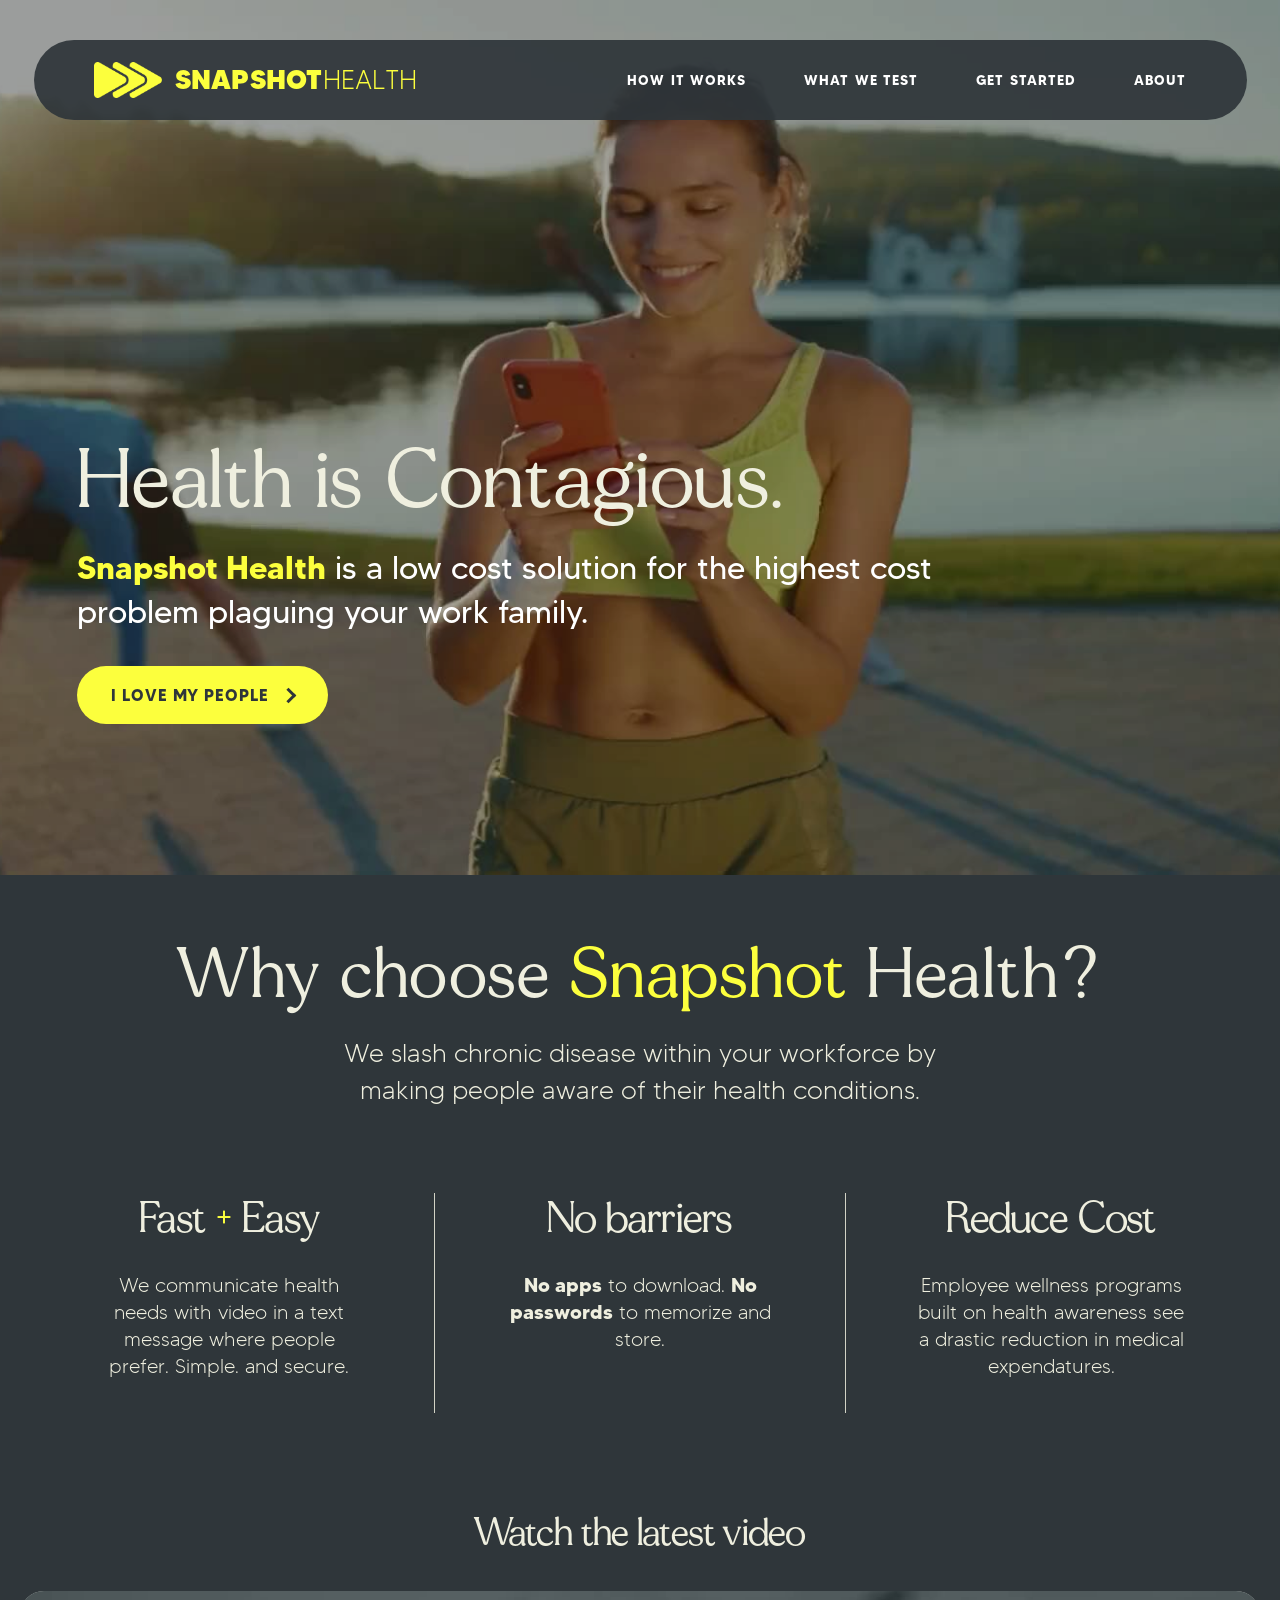
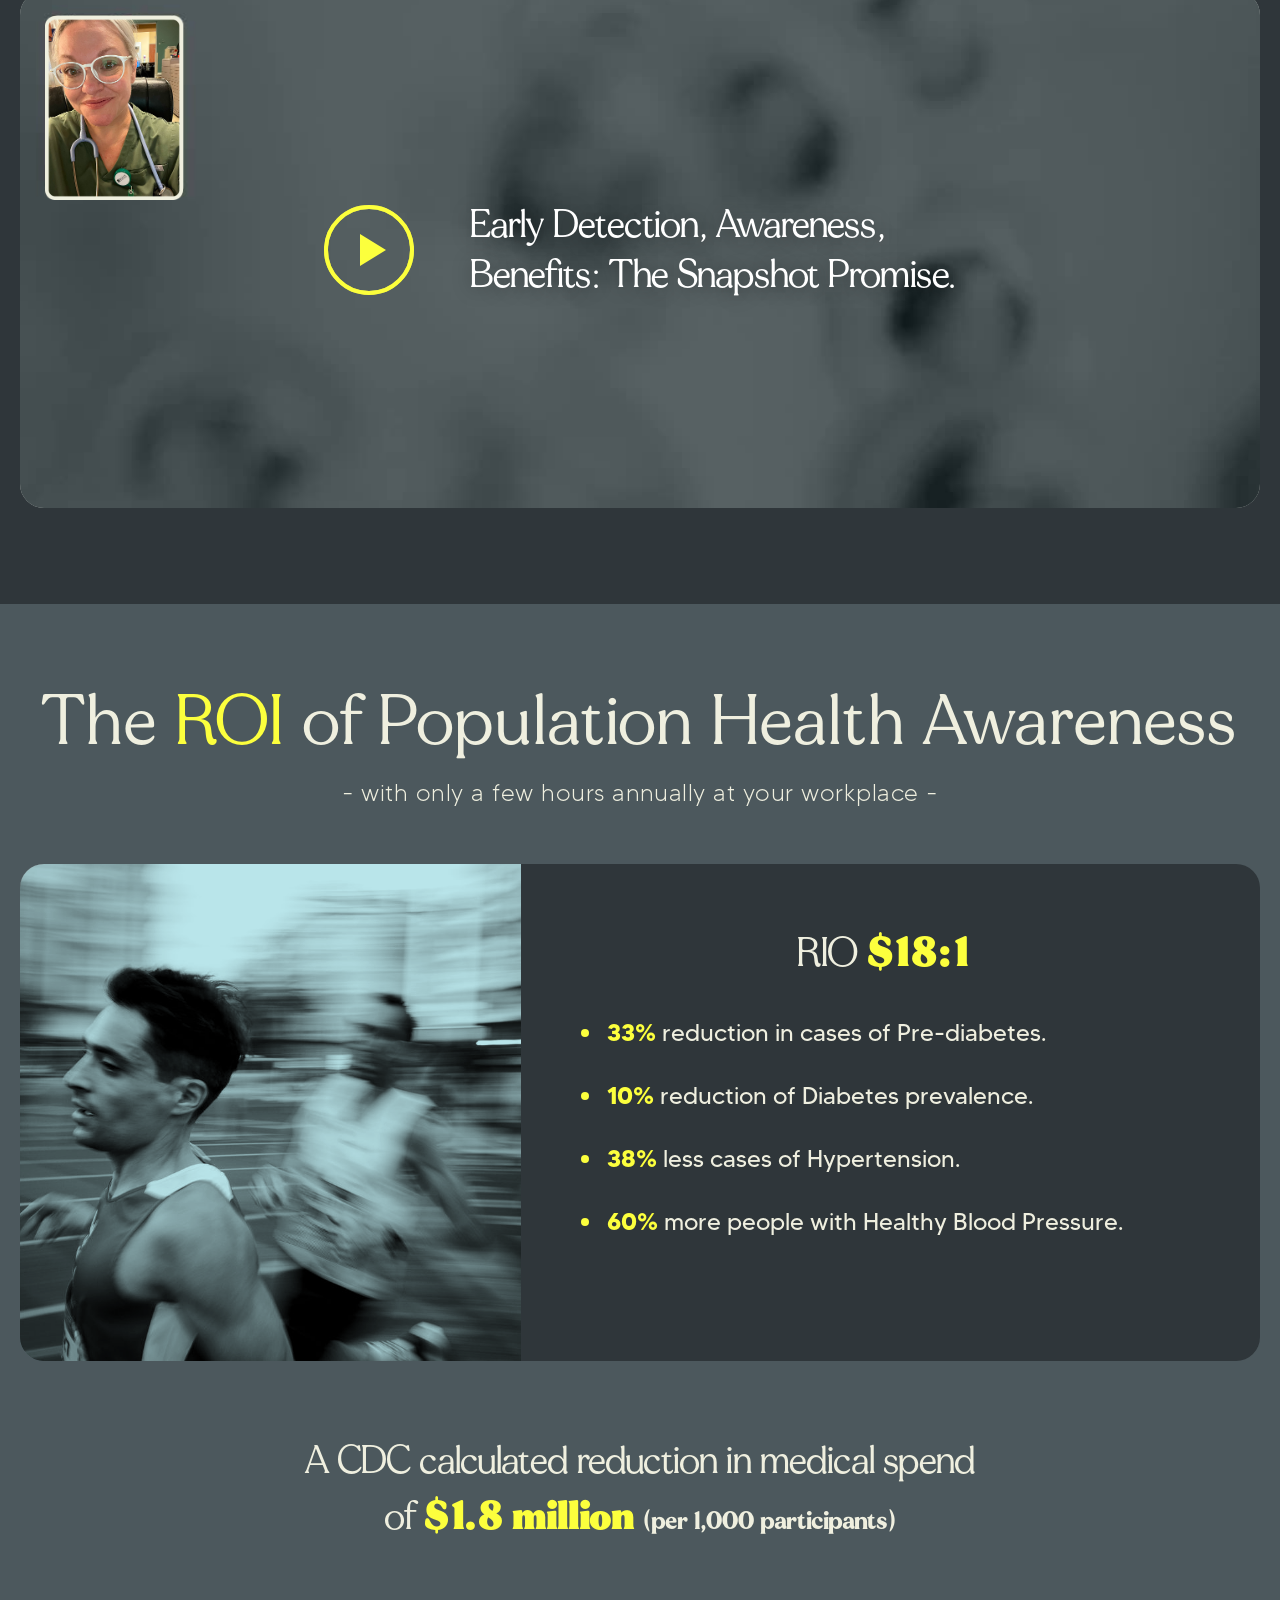
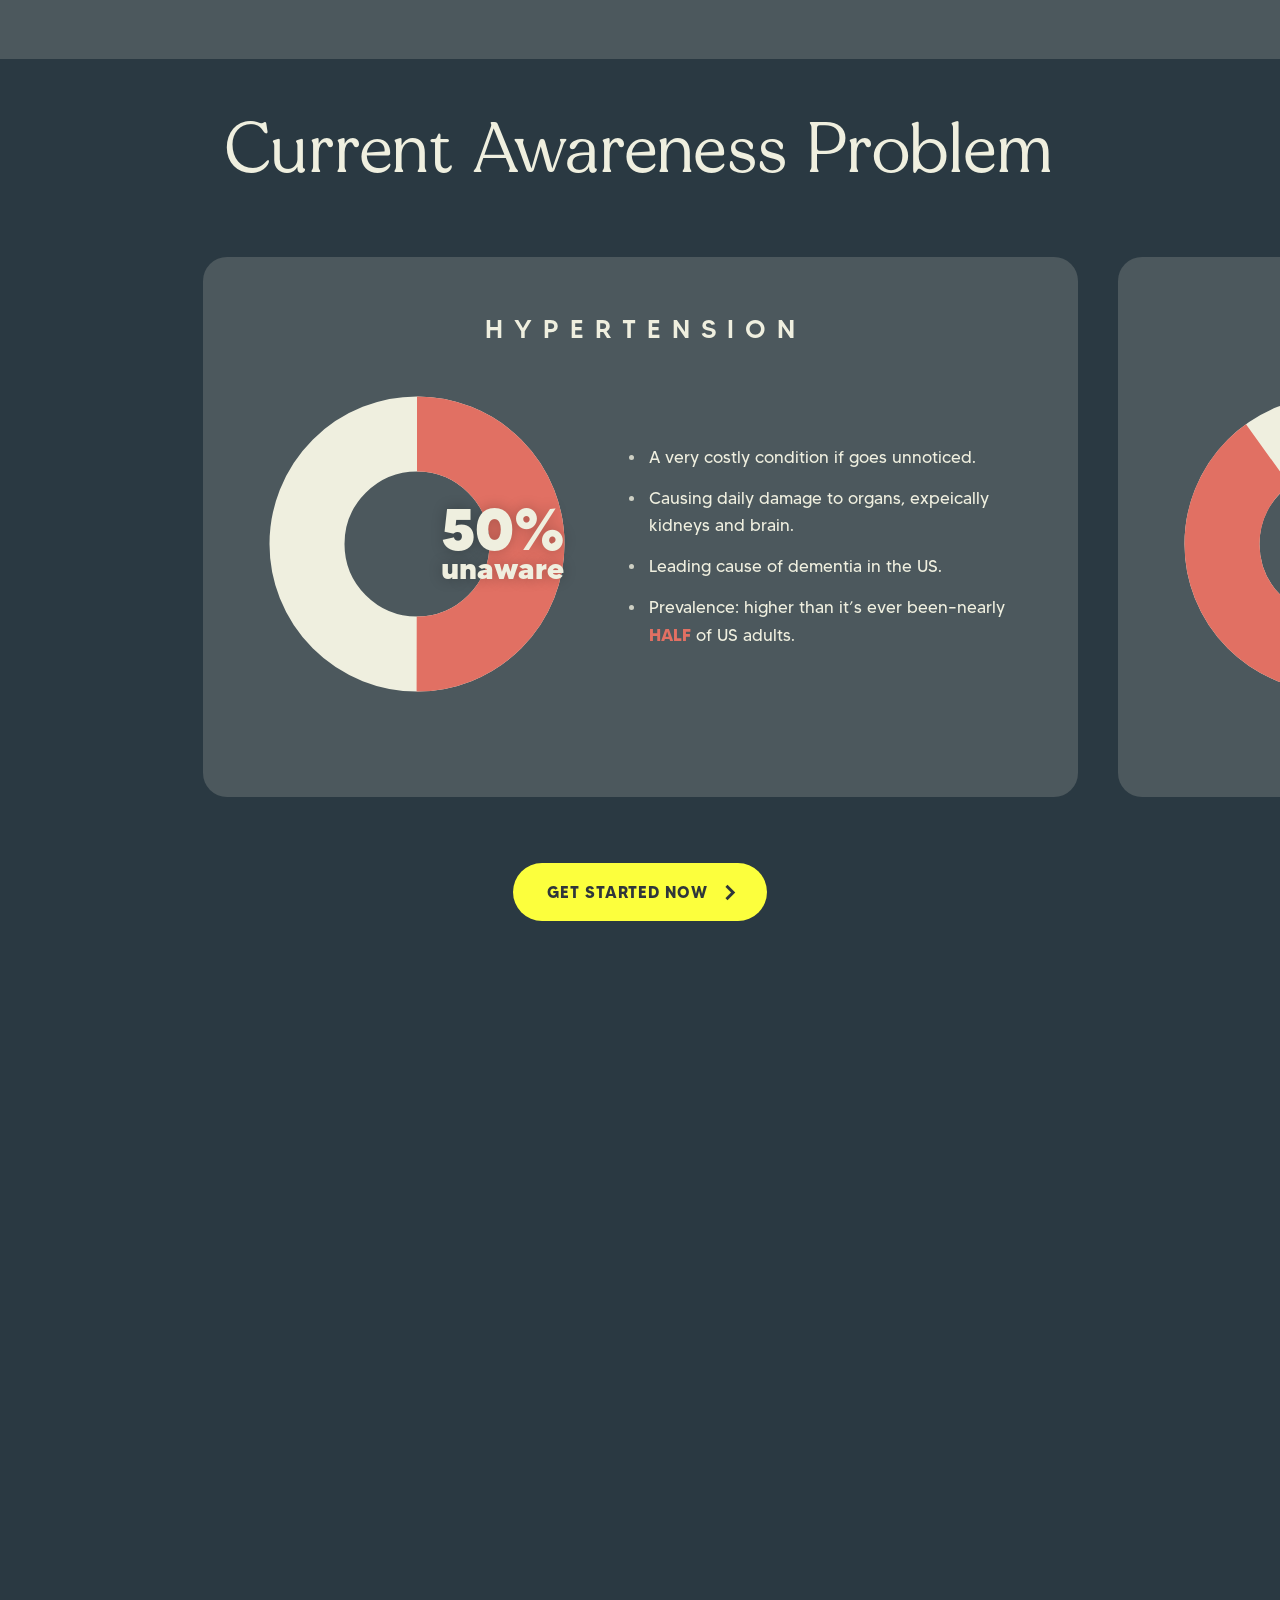
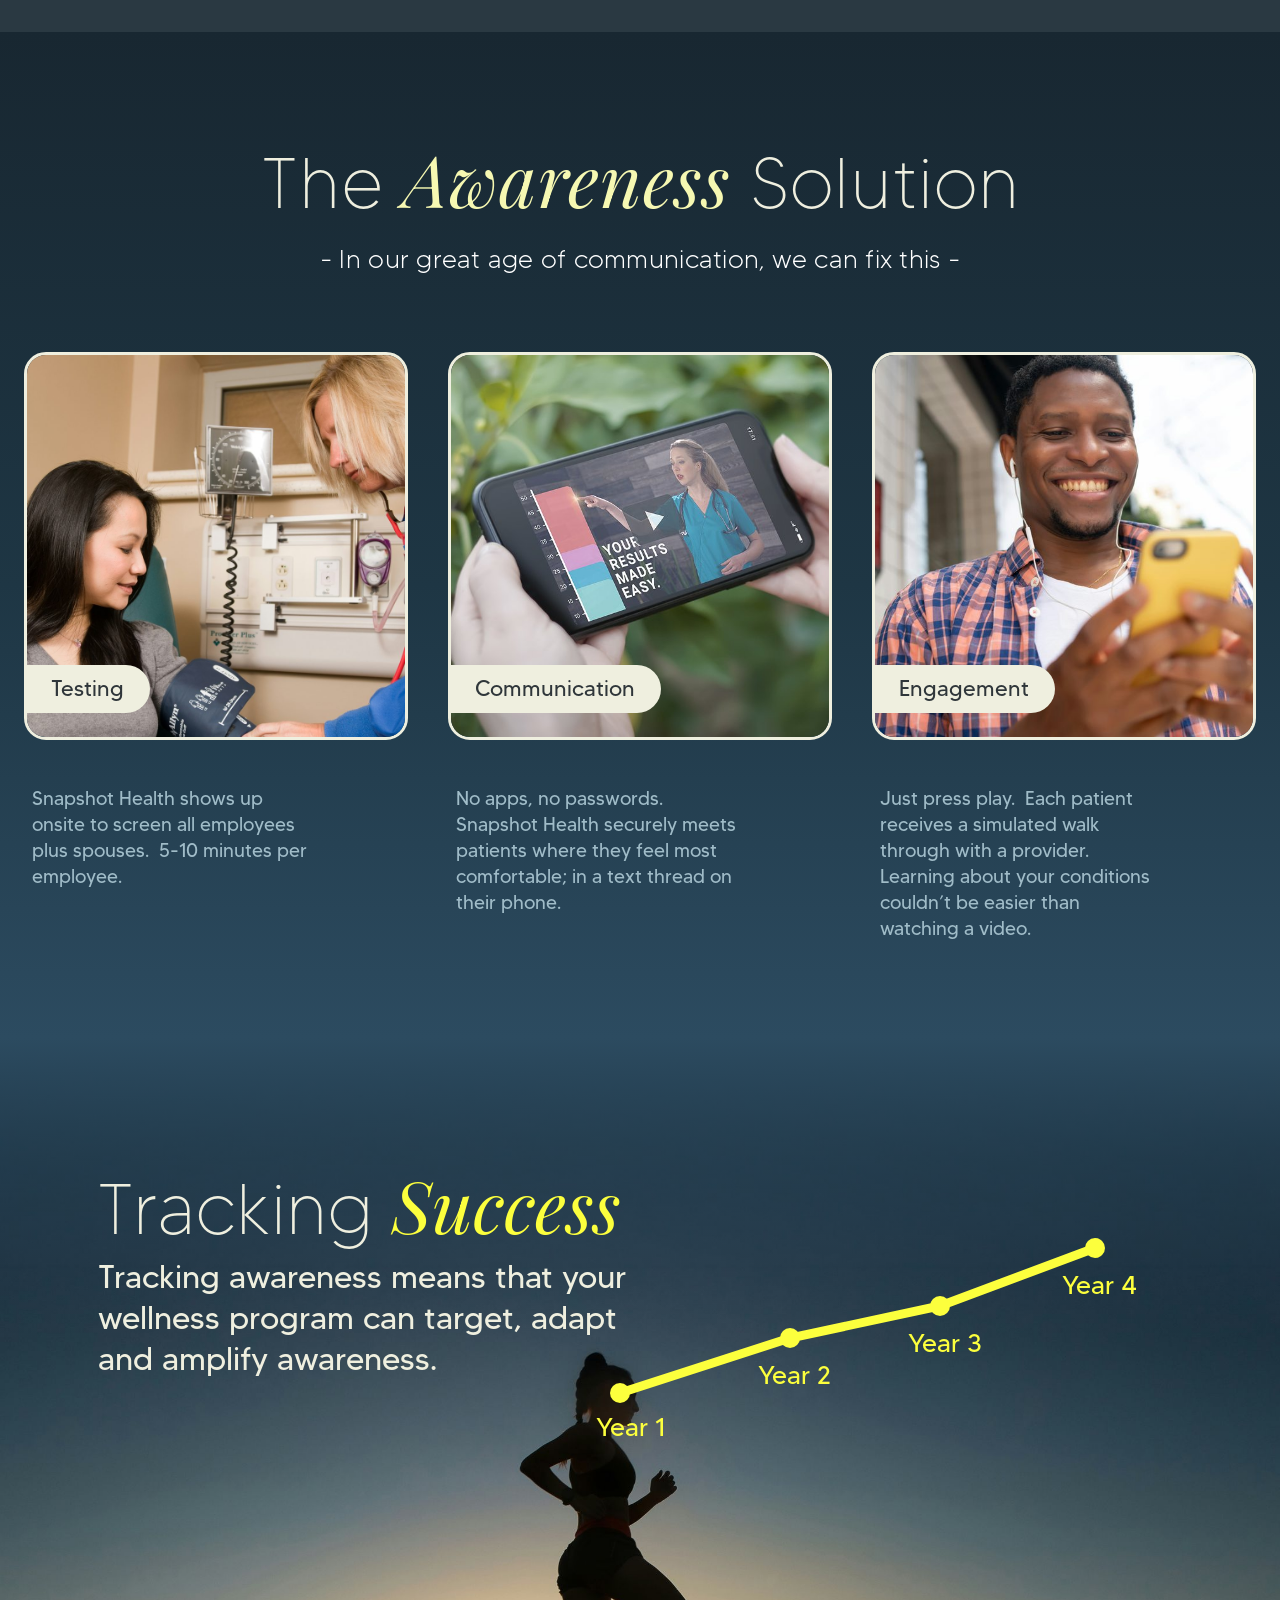
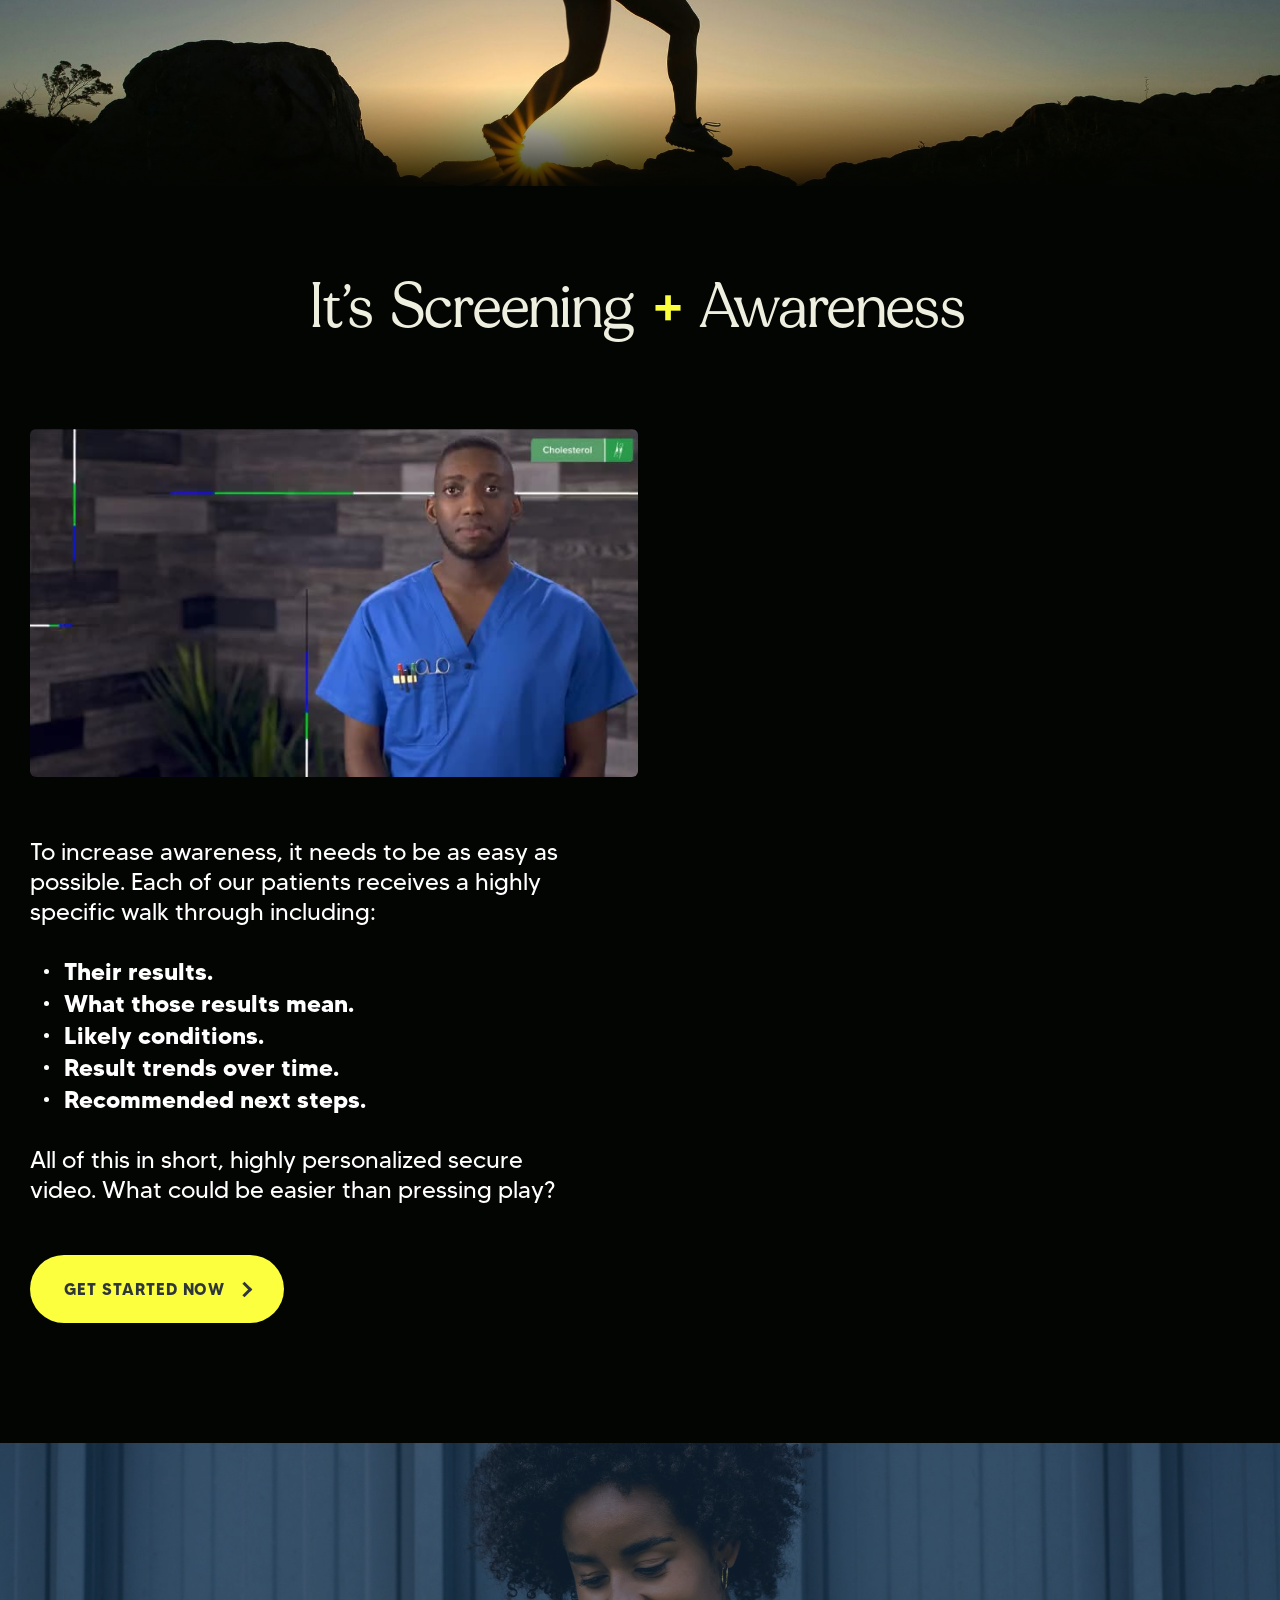
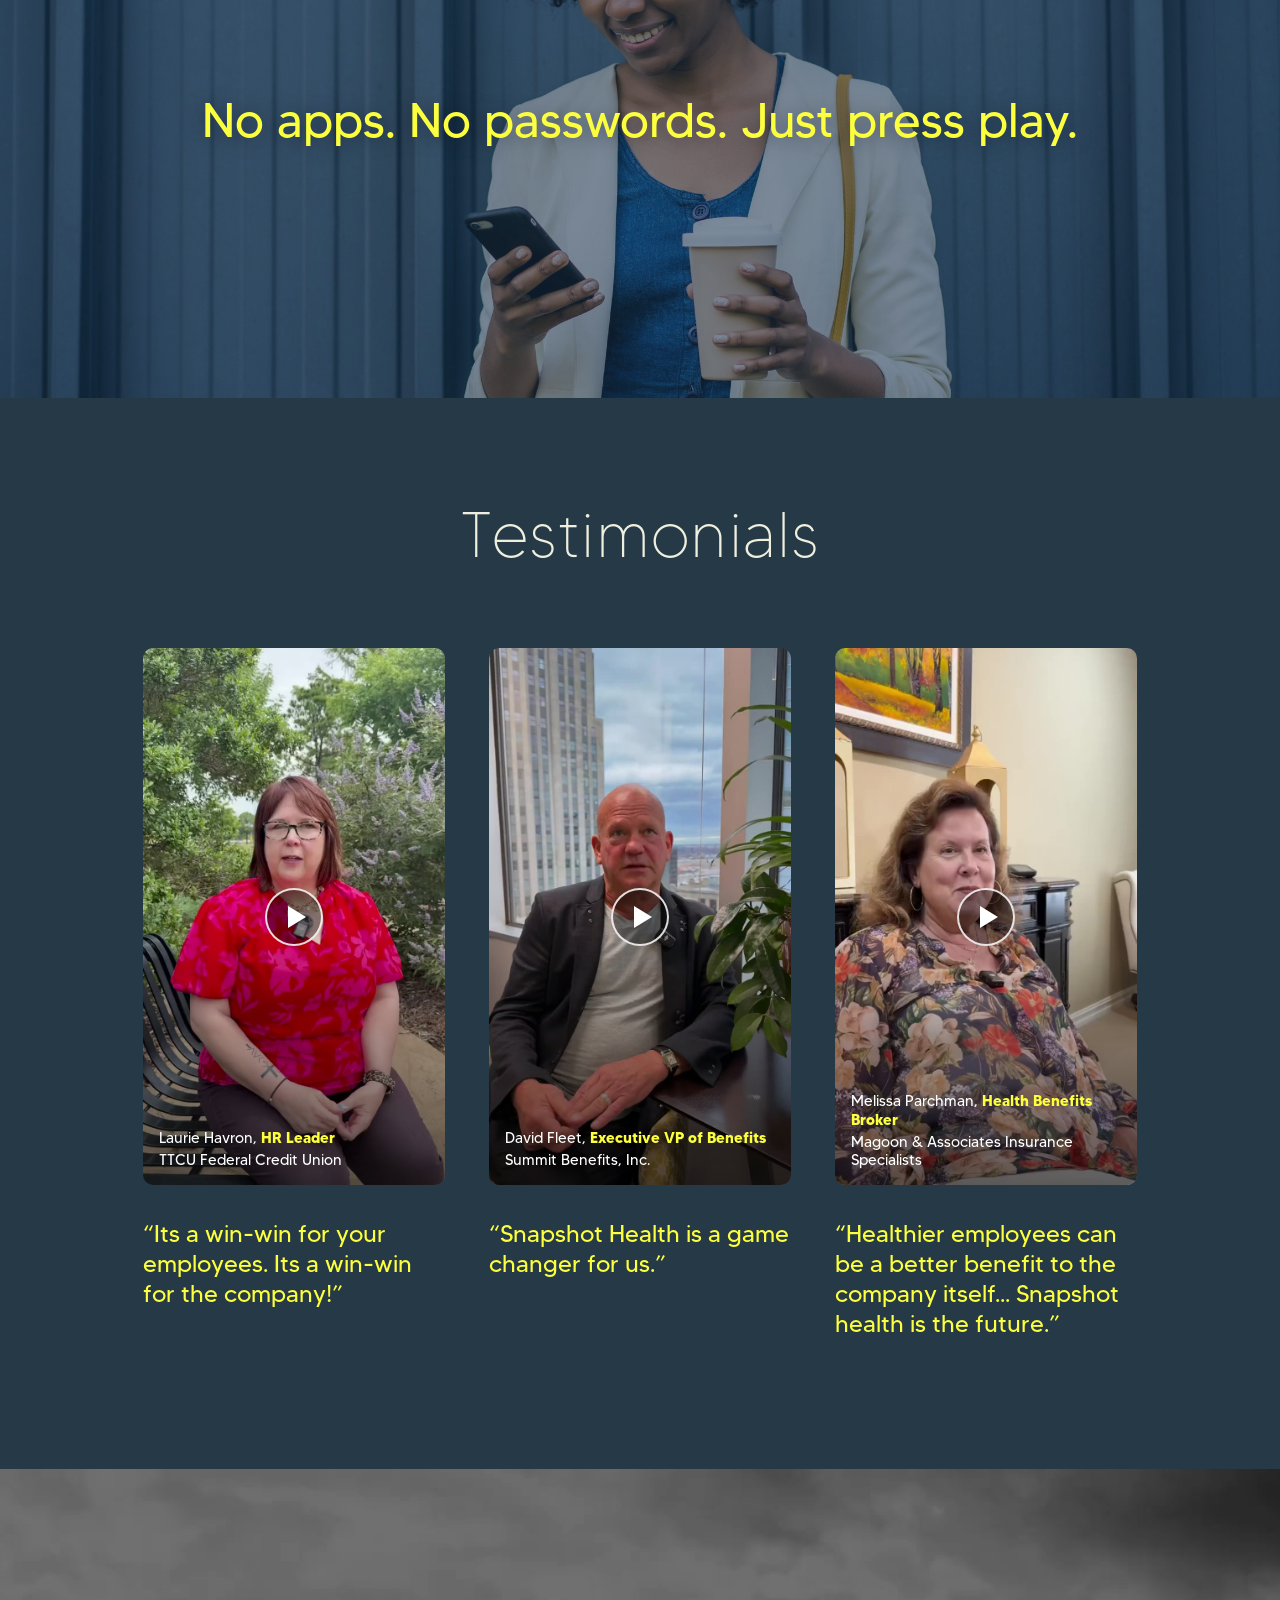
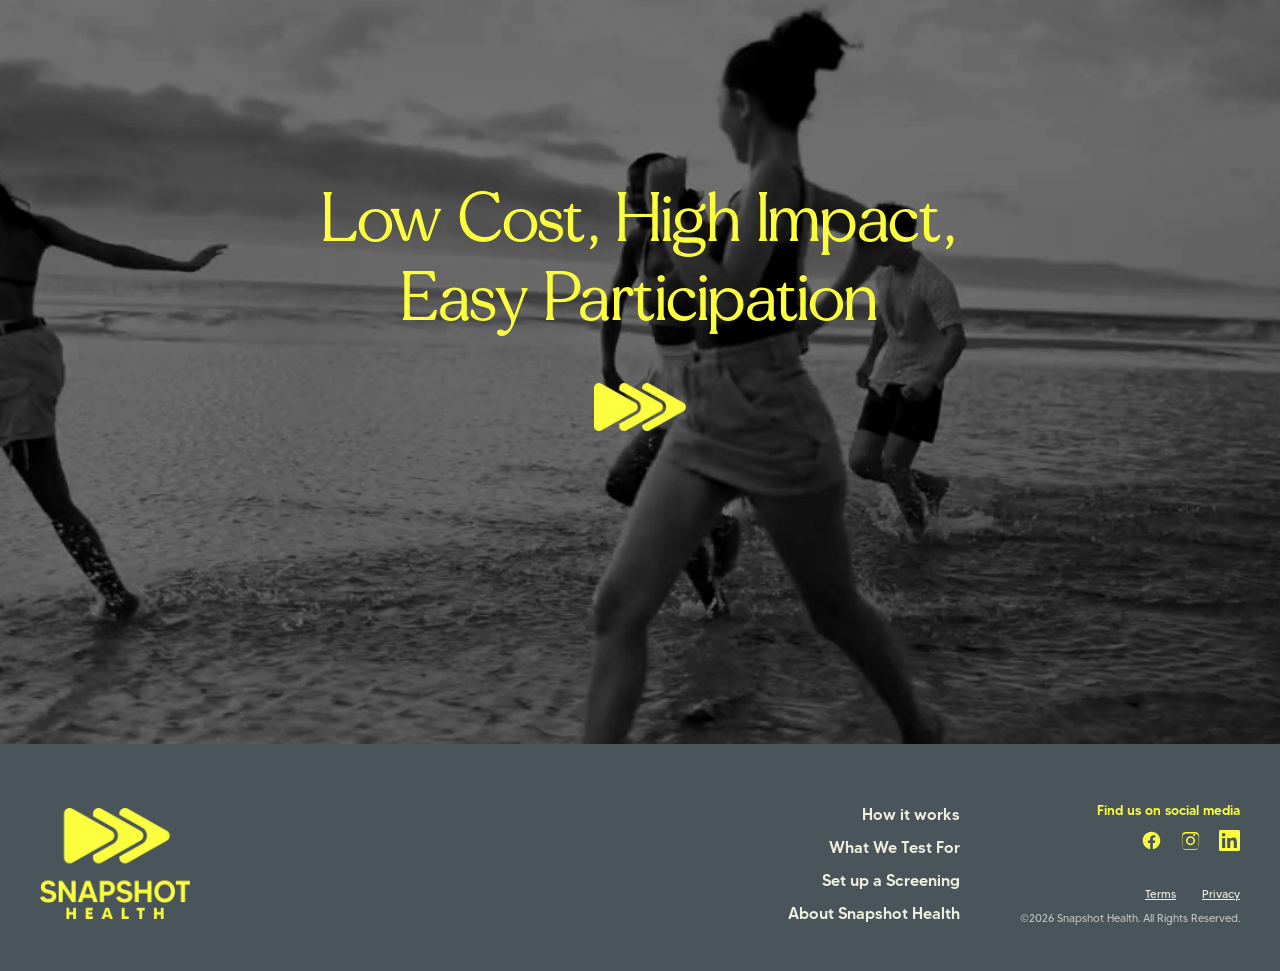
==== index.html @ 19685a80 "Snapshot Health B2B site — initial import Static site built from the SNAPSHOT B2B SITE 2026 Figma fi" ====
<!DOCTYPE html>
<html lang="en">
<head>
<meta charset="UTF-8">
<meta name="viewport" content="width=device-width, initial-scale=1.0">
<title>Snapshot Health — Health is Contagious.</title>
<meta name="description" content="Snapshot Health is a low cost solution for the highest cost problem plaguing your work family.">
<link rel="icon" type="image/png" href="assets/img/favicon.png">
<link rel="icon" type="image/svg+xml" href="assets/img/favicon.svg">
<link rel="stylesheet" href="assets/css/style.css">
</head>
<body>

<!-- ===================== HERO ===================== -->
<header class="hero">
  <video class="bg" muted loop playsinline poster="assets/img/poster-hero-back.jpg" preload="none" data-vid="hero-back" data-eager></video>
  <div class="shade"></div>
  <div class="nav-wrap">
    <nav class="nav">
      <a class="brand" href="index.html">
        <img src="assets/img/snap-arrows-yellow.png" alt="Snapshot Health">
        <span class="wordmark"><b>SNAPSHOT</b><span class="wm2">HEALTH</span></span>
      </a>
      <button class="nav-toggle" aria-label="Menu" aria-expanded="false"><span></span><span></span><span></span></button>
      <div class="links">
        <a href="index.html#solution">How it Works</a>
        <a href="what-we-test.html">What We Test</a>
        <a href="about.html#contact">Get Started</a>
        <a href="about.html">About</a>
      </div>
    </nav>
  </div>
  <div class="hero-copy">
    <h1>Health is Contagious.</h1>
    <p class="sub"><b>Snapshot Health</b> is a low cost solution for the highest cost problem plaguing your work family.</p>
    <a class="btn" href="about.html#contact">I LOVE MY PEOPLE <span class="arr"></span></a>
  </div>
</header>

<!-- ===================== WHY CHOOSE ===================== -->
<section class="why" id="how-it-works">
  <h2>Why choose <span class="y">Snapshot</span> Health?</h2>
  <p class="lede">We slash chronic disease within your workforce by making people aware of their health conditions.</p>
  <div class="cols">
    <div class="col">
      <h3>Fast <span class="y">+</span> Easy</h3>
      <p>We communicate health needs with video in a text message where people prefer. Simple. and secure.</p>
    </div>
    <div class="sep"></div>
    <div class="col">
      <h3>No barriers</h3>
      <p><b>No apps</b> to download. <b>No passwords</b> to memorize and store.</p>
    </div>
    <div class="sep"></div>
    <div class="col">
      <h3>Reduce Cost</h3>
      <p>Employee wellness programs built on health awareness see a drastic reduction in medical expendatures.</p>
    </div>
  </div>
  <h3 class="watch">Watch the latest video</h3>
  <div class="claire-card" id="claireCard">
    <video class="bg" muted loop playsinline poster="assets/img/poster-claire-cells.jpg" preload="none" data-vid="claire-cells"></video>
    <img class="thumb" src="assets/img/claire-2.png" alt="">
    <div class="inner">
      <div class="play-ring"><div class="tri"></div></div>
      <div class="cap">Early Detection, Awareness,<br>Benefits: The Snapshot Promise.</div>
    </div>
  </div>
</section>

<!-- ===================== ROI ===================== -->
<section class="roi">
  <h2>The <span class="y">ROI</span> of Population Health Awareness</h2>
  <p class="tag">- with only a few hours annually at your workplace -</p>
  <div class="rio-card">
    <div class="photo"><img src="assets/img/rio-runner.jpg" alt=""></div>
    <div class="body">
      <h3>RIO <b>$18:1</b></h3>
      <ul>
        <li><b>33%</b> reduction in cases of Pre-diabetes.</li>
        <li><b>10%</b> reduction of Diabetes prevalence.</li>
        <li><b>38%</b> less cases of Hypertension.</li>
        <li><b>60%</b> more people with Healthy Blood Pressure.</li>
      </ul>
    </div>
  </div>
  <p class="cdc">A CDC calculated reduction in medical spend <br>of <b>$1.8 million</b> <small>(per 1,000 participants)</small></p>
</section>

<!-- ===================== CURRENT AWARENESS PROBLEM ===================== -->
<section class="awareness-problem" id="apSection">
  <div class="ap-sticky">
  <h2>Current Awareness Problem</h2>
  <div class="carousel" id="carousel">

    <div class="stat-card">
      <h3>Hypertension</h3>
      <div class="row">
        <div class="donut-wrap">
          <svg viewBox="0 0 120 120">
            <circle cx="60" cy="60" r="44" fill="none" stroke="#EFEFDF" stroke-width="30"/>
            <circle cx="60" cy="60" r="44" fill="none" stroke="#E17063" stroke-width="30"
              stroke-dasharray="138.23 276.46" transform="rotate(-90 60 60)"/>
          </svg>
          <div class="label"><div class="pct">50%</div><div class="un">unaware</div></div>
        </div>
        <ul class="pts">
          <li>A very costly condition if goes unnoticed.</li>
          <li>Causing daily damage to organs, expeically kidneys and brain.</li>
          <li>Leading cause of dementia in the US.</li>
          <li>Prevalence: higher than it&rsquo;s ever been&ndash;nearly <b>HALF</b> of US adults.</li>
        </ul>
      </div>
    </div>

    <div class="stat-card">
      <h3>Pre-Diabetes</h3>
      <div class="row">
        <div class="donut-wrap">
          <svg viewBox="0 0 120 120">
            <circle cx="60" cy="60" r="44" fill="none" stroke="#EFEFDF" stroke-width="30"/>
            <circle cx="60" cy="60" r="44" fill="none" stroke="#E17063" stroke-width="30"
              stroke-dasharray="248.81 276.46" transform="rotate(-90 60 60)"/>
          </svg>
          <div class="label"><div class="pct">90%</div><div class="un">unaware</div></div>
        </div>
        <ul class="pts">
          <li>A rare 2-3 year window, where if noticed, diabetes can be avoided.</li>
          <li>Prevalence: <b>42.6%</b> of US Adults.</li>
        </ul>
      </div>
    </div>

    <div class="stat-card">
      <h3>Type 2 Diabetes</h3>
      <div class="row">
        <div class="donut-wrap">
          <svg viewBox="0 0 120 120">
            <circle cx="60" cy="60" r="44" fill="none" stroke="#EFEFDF" stroke-width="30"/>
            <circle cx="60" cy="60" r="44" fill="none" stroke="#E17063" stroke-width="30"
              stroke-dasharray="69.12 276.46" transform="rotate(-90 60 60)"/>
          </svg>
          <div class="label"><div class="pct">25%</div><div class="un">unaware</div></div>
        </div>
        <ul class="pts">
          <li>Even for people living with full <b>Type 2 Diabetes</b>, experiencing heavy symptoms every day, a quarter of them are completely unaware they have it.</li>
          <li>Untreated diabetes is one of the most daily <b>destructive</b> chronic illnesses.</li>
        </ul>
      </div>
    </div>

    <div class="stat-card">
      <h3>Chronic Kidney Disease</h3>
      <div class="row">
        <div class="donut-wrap">
          <svg viewBox="0 0 120 120">
            <circle cx="60" cy="60" r="44" fill="none" stroke="#EFEFDF" stroke-width="30"/>
            <circle cx="60" cy="60" r="44" fill="none" stroke="#E17063" stroke-width="30"
              stroke-dasharray="248.81 276.46" transform="rotate(-90 60 60)"/>
          </svg>
          <div class="label"><div class="pct">90%</div><div class="un">unaware</div></div>
        </div>
        <ul class="pts">
          <li>It only takes a handful of years living with <b>unnoticed CKD</b> for it to escalate to stage 4 (dialysis)</li>
          <li>Higher than its ever been</li>
        </ul>
      </div>
    </div>

    <div class="stat-card">
      <h3>Depression</h3>
      <div class="row">
        <div class="donut-wrap">
          <svg viewBox="0 0 120 120">
            <circle cx="60" cy="60" r="44" fill="none" stroke="#EFEFDF" stroke-width="30"/>
            <circle cx="60" cy="60" r="44" fill="none" stroke="#E17063" stroke-width="30"
              stroke-dasharray="165.88 276.46" transform="rotate(-90 60 60)"/>
          </svg>
          <div class="label"><div class="pct">60%</div><div class="un">unaware</div></div>
        </div>
        <ul class="pts">
          <li>Causes toxic environments,<br>unhappy workplace.</li>
          <li>Affects innovation, creativity, productivity, and employee retention.</li>
          <li>Depression is higher than its ever been<br>in the US.</li>
        </ul>
      </div>
    </div>

  </div>
  <div class="cta-row">
    <a class="btn" href="about.html#contact">GET STARTED NOW <span class="arr"></span></a>
  </div>
  </div>
</section>

<!-- ===================== AWARENESS SOLUTION ===================== -->
<section class="solution" id="solution">
  <h2>The <em>Awareness</em> Solution</h2>
  <p class="lede">- In our great age of communication, we can fix this -</p>
  <div class="cards">
    <div class="sol-card">
      <div class="imgbox">
        <img src="assets/img/testing-card.jpg" alt="Testing" style="object-position: 50% 30%;">
        <div class="chip">Testing</div>
      </div>
      <p class="cap">Snapshot Health shows up onsite to screen all employees plus spouses.&nbsp; 5-10 minutes per employee.</p>
    </div>
    <div class="sol-card">
      <div class="imgbox">
        <img src="assets/img/communication-card.jpg" alt="Communication" style="object-position: 50% 42%;">
        <div class="chip">Communication</div>
      </div>
      <p class="cap">No apps, no passwords. Snapshot Health securely meets patients where they feel most comfortable; in a text thread on their phone.</p>
    </div>
    <div class="sol-card">
      <div class="imgbox">
        <img src="assets/img/engagement-card.jpg" alt="Engagement" style="object-position: 32% 50%;">
        <div class="chip">Engagement</div>
      </div>
      <p class="cap">Just press play.&nbsp; Each patient receives a simulated walk through with a provider.&nbsp; Learning about your conditions couldn&rsquo;t be easier than watching a video.</p>
    </div>
  </div>
</section>

<!-- ===================== TRACKING SUCCESS ===================== -->
<section class="tracking">
  <img class="bg" src="assets/img/tracking-bg.jpg" alt="">
  <div class="inner">
    <h2>Tracking <em>Success</em></h2>
    <p>Tracking awareness means that your wellness program can target, adapt and amplify awareness.</p>
    <svg class="chart" viewBox="0 0 560 260">
      <polyline points="30,205 200,150 350,118 505,60" fill="none" stroke="#FCFF3D" stroke-width="9" stroke-linecap="round"/>
      <circle cx="30" cy="205" r="10" fill="#FCFF3D"/>
      <circle cx="200" cy="150" r="10" fill="#FCFF3D"/>
      <circle cx="350" cy="118" r="10" fill="#FCFF3D"/>
      <circle cx="505" cy="60" r="10" fill="#FCFF3D"/>
      <text x="6" y="248">Year 1</text>
      <text x="168" y="196">Year 2</text>
      <text x="318" y="164">Year 3</text>
      <text x="472" y="106">Year 4</text>
    </svg>
  </div>
</section>

<!-- ===================== SCREENING + AWARENESS ===================== -->
<section class="screening">
  <h2>It&rsquo;s Screening <span class="y">+</span> Awareness</h2>
  <div class="grid">
    <div class="vid">
      <video muted loop playsinline poster="assets/img/poster-nurse-talk.jpg" preload="none" data-vid="nurse-talk"></video>
    </div>
    <div class="copy">
      <p>To increase awareness, it needs to be as easy as possible. Each of our patients receives a highly specific walk through including:</p>
      <ul>
        <li>Their results.</li>
        <li>What those results mean.</li>
        <li>Likely conditions.</li>
        <li>Result trends over time.</li>
        <li>Recommended next steps.</li>
      </ul>
      <p class="after">All of this in short, highly personalized secure video. What could be easier than pressing play?</p>
      <a class="btn" href="about.html#contact">GET STARTED NOW <span class="arr"></span></a>
    </div>
  </div>
</section>

<!-- ===================== NO APPS ===================== -->
<section class="noapps">
  <img class="bg" src="assets/img/noapps-bg.jpg" alt="">
  <div class="tint"></div>
  <p>No apps. No passwords. Just press play.</p>
</section>

<!-- ===================== TESTIMONIALS ===================== -->
<section class="testimonials">
  <h2>Testimonials</h2>
  <div class="cards">

    <div class="t-card">
      <div class="frame">
        <video muted loop playsinline preload="none" poster="assets/img/poster-testimonial-laurie.jpg" data-vid="testimonial-laurie" data-hover></video>
        <div class="shade"></div>
        <div class="playhint" aria-hidden="true"><span class="tri"></span></div>
        <div class="who">
          <div class="nm">Laurie Havron, <em>HR Leader</em></div>
          <div class="org">TTCU Federal Credit Union</div>
        </div>
      </div>
      <p class="quote">&ldquo;Its a win-win for your employees. Its a win-win for the company!&rdquo;</p>
    </div>

    <div class="t-card">
      <div class="frame">
        <video muted loop playsinline preload="none" poster="assets/img/poster-testimonial-david.jpg" data-vid="testimonial-david" data-hover></video>
        <div class="shade"></div>
        <div class="playhint" aria-hidden="true"><span class="tri"></span></div>
        <div class="who">
          <div class="nm">David Fleet, <em>Executive VP of Benefits</em></div>
          <div class="org">Summit Benefits, Inc.</div>
        </div>
      </div>
      <p class="quote">&ldquo;Snapshot Health is a game changer for us.&rdquo;</p>
    </div>

    <div class="t-card">
      <div class="frame">
        <video muted loop playsinline preload="none" poster="assets/img/poster-testimonial-melissa.jpg" data-vid="testimonial-melissa" data-hover></video>
        <div class="shade"></div>
        <div class="playhint" aria-hidden="true"><span class="tri"></span></div>
        <div class="who">
          <div class="nm">Melissa Parchman, <em>Health Benefits Broker</em></div>
          <div class="org">Magoon &amp; Associates Insurance Specialists</div>
        </div>
      </div>
      <p class="quote">&ldquo;Healthier employees can be a better benefit to the company itself... Snapshot health is the future.&rdquo;</p>
    </div>

  </div>
</section>

<!-- ===================== LOW COST ===================== -->
<section class="lowcost">
  <video class="bg" muted loop playsinline poster="assets/img/poster-b2b-bottom.jpg" preload="none" data-vid="b2b-bottom"></video>
  <div class="tint"></div>
  <div class="inner">
    <h2>Low Cost, High Impact,<br>Easy Participation</h2>
    <img class="arrows" src="assets/img/snap-arrows-yellow.png" alt="">
  </div>
</section>

<!-- ===================== FOOTER ===================== -->
<footer class="site-footer">
  <div class="grid">
    <img class="logo" src="assets/img/snap-logo-b2b-yellow.png" alt="Snapshot Health">
    <div class="fl">
      <a href="index.html#solution">How it works</a>
      <a href="what-we-test.html">What We Test For</a>
      <a href="about.html#contact">Set up a Screening</a>
      <a href="about.html">About Snapshot Health</a>
    </div>
    <div class="right">
      <div class="fs">Find us on social media</div>
      <div class="socials">
        <a href="https://www.facebook.com/profile.php?id=61572953575497" target="_blank" rel="noopener" aria-label="Facebook"><svg viewBox="0 0 24 24"><path d="M22 12.06C22 6.5 17.52 2 12 2S2 6.5 2 12.06c0 5.02 3.66 9.18 8.44 9.94v-7.03H7.9v-2.9h2.54V9.85c0-2.52 1.5-3.91 3.78-3.91 1.09 0 2.23.2 2.23.2v2.46h-1.26c-1.24 0-1.63.77-1.63 1.56v1.88h2.78l-.45 2.9h-2.33V22c4.78-.76 8.44-4.92 8.44-9.94Z"/></svg></a>
        <a href="https://www.instagram.com/snapshothealth/" target="_blank" rel="noopener" aria-label="Instagram"><svg viewBox="0 0 24 24"><path d="M12 2.2c3.2 0 3.58.01 4.85.07 1.17.05 1.8.25 2.23.41.56.22.96.48 1.38.9.42.42.68.82.9 1.38.16.42.36 1.06.41 2.23.06 1.27.07 1.65.07 4.85s-.01 3.58-.07 4.85c-.05 1.17-.25 1.8-.41 2.23-.22.56-.48.96-.9 1.38-.42.42-.82.68-1.38.9-.42.16-1.06.36-2.23.41-1.27.06-1.65.07-4.85.07s-3.58-.01-4.85-.07c-1.17-.05-1.8-.25-2.23-.41a3.72 3.72 0 0 1-1.38-.9 3.72 3.72 0 0 1-.9-1.38c-.16-.42-.36-1.06-.41-2.23C2.21 15.58 2.2 15.2 2.2 12s.01-3.58.07-4.85c.05-1.17.25-1.8.41-2.23.22-.56.48-.96.9-1.38.42-.42.82-.68 1.38-.9.42-.16 1.06-.36 2.23-.41C8.42 2.21 8.8 2.2 12 2.2Zm0 1.8c-3.15 0-3.52.01-4.76.07-1.08.05-1.67.23-2.06.38-.52.2-.89.44-1.28.83-.39.39-.63.76-.83 1.28-.15.39-.33.98-.38 2.06-.06 1.24-.07 1.61-.07 4.76s.01 3.52.07 4.76c.05 1.08.23 1.67.38 2.06.2.52.44.89.83 1.28.39.39.76.63 1.28.83.39.15.98.33 2.06.38 1.24.06 1.61.07 4.76.07s3.52-.01 4.76-.07c1.08-.05 1.67-.23 2.06-.38.52-.2.89-.44 1.28-.83.39-.39.63-.76.83-1.28.15-.39.33-.98.38-2.06.06-1.24.07-1.61.07-4.76s-.01-3.52-.07-4.76c-.05-1.08-.23-1.67-.38-2.06-.2-.52-.44-.89-.83-1.28a3.32 3.32 0 0 0-1.28-.83c-.39-.15-.98-.33-2.06-.38-1.24-.06-1.61-.07-4.76-.07Zm0 3.06a5.14 5.14 0 1 1 0 10.28 5.14 5.14 0 0 1 0-10.28Zm0 8.47a3.33 3.33 0 1 0 0-6.66 3.33 3.33 0 0 0 0 6.66Zm5.34-9.87a1.2 1.2 0 1 1-2.4 0 1.2 1.2 0 0 1 2.4 0Z"/></svg></a>
        <a href="https://www.linkedin.com/company/snapshot-health/" target="_blank" rel="noopener" aria-label="LinkedIn"><svg viewBox="0 0 24 24"><path d="M20.45 20.45h-3.55v-5.57c0-1.33-.03-3.04-1.85-3.04-1.86 0-2.14 1.45-2.14 2.94v5.67H9.36V9h3.41v1.56h.05c.47-.9 1.63-1.85 3.36-1.85 3.6 0 4.27 2.37 4.27 5.46v6.28ZM5.34 7.43a2.06 2.06 0 1 1 0-4.12 2.06 2.06 0 0 1 0 4.12ZM7.12 20.45H3.55V9h3.57v11.45ZM22.22 0H1.77C.79 0 0 .77 0 1.72v20.55C0 23.23.79 24 1.77 24h20.45c.98 0 1.78-.77 1.78-1.73V1.72C24 .77 23.2 0 22.22 0Z"/></svg></a>
      </div>
      <div class="legal"><a href="terms.html">Terms</a><a href="privacy.html">Privacy</a></div>
      <div class="copy">&copy;2026 Snapshot Health. All Rights Reserved.</div>
    </div>
  </div>
</footer>

<div class="video-modal" id="videoModal" aria-hidden="true">
  <div class="vm-back"></div>
  <div class="vm-box">
    <button class="vm-close" aria-label="Close">&times;</button>
    <video id="modalVideo" controls playsinline preload="metadata" poster="assets/img/claire-2.png">
      <source src="assets/video/claire-full.mp4" type="video/mp4">
    </video>
  </div>
</div>
<script src="assets/js/main.js"></script>
</body>
</html>
---- assets/css/style.css ----
/* ============================================================
   SNAPSHOT HEALTH — B2B SITE 2026
   Faithful build of Figma: SNAPSHOT B2B SITE 2026
   Design width: 1512px
   ============================================================ */

/* ---------- Fonts ---------- */
@font-face { font-family: 'MADE Mellow'; src: url('../fonts/MADE-Mellow-Light.woff2') format('woff2'); font-weight: 300; font-style: normal; font-display: swap; }
@font-face { font-family: 'MADE Mellow'; src: url('../fonts/MADE-Mellow-Regular.woff2') format('woff2'); font-weight: 400; font-style: normal; font-display: swap; }
@font-face { font-family: 'MADE Mellow'; src: url('../fonts/MADE-Mellow-Medium.woff2') format('woff2'); font-weight: 500; font-style: normal; font-display: swap; }
@font-face { font-family: 'MADE Mellow'; src: url('../fonts/MADE-Mellow-Bold.woff2') format('woff2'); font-weight: 700; font-style: normal; font-display: swap; }
@font-face { font-family: 'MADE Tommy'; src: url('../fonts/MADE-TOMMY-Thin.woff2') format('woff2'); font-weight: 100; font-style: normal; font-display: swap; }
@font-face { font-family: 'MADE Tommy'; src: url('../fonts/MADE-TOMMY-Light.woff2') format('woff2'); font-weight: 300; font-style: normal; font-display: swap; }
@font-face { font-family: 'MADE Tommy'; src: url('../fonts/MADE-TOMMY.woff2') format('woff2'); font-weight: 400; font-style: normal; font-display: swap; }
@font-face { font-family: 'MADE Tommy'; src: url('../fonts/MADE-TOMMY-Medium.woff2') format('woff2'); font-weight: 500; font-style: normal; font-display: swap; }
@font-face { font-family: 'MADE Tommy'; src: url('../fonts/MADE-TOMMY-Bold.woff2') format('woff2'); font-weight: 700; font-style: normal; font-display: swap; }
@font-face { font-family: 'MADE Tommy'; src: url('../fonts/MADE-TOMMY-ExtraBold.woff2') format('woff2'); font-weight: 800; font-style: normal; font-display: swap; }
@font-face { font-family: 'Playfair Display'; src: url('../fonts/PlayfairDisplay-Italic-400.woff2') format('woff2'); font-weight: 400; font-style: italic; font-display: swap; }
@font-face { font-family: 'Playfair Display'; src: url('../fonts/PlayfairDisplay-Italic-600.woff2') format('woff2'); font-weight: 600; font-style: italic; font-display: swap; }

/* ---------- Tokens ---------- */
:root {
  --cream: #EFEFDF;
  --yellow: #FCFF3D;
  --pale-yellow: #F6F8B2;
  --charcoal: #2F363A;
  --slate: #4C585D;
  --navy: #263947;
  --navy-2: #2A3942;
  --ink: #030502;
  --red: #E17063;
  --bluegray: #A0BCC8;
  --gray-mid: #81949C;
  --gray-light: #C1C1C1;
  --dark-3: #34444A;
  --serif: 'MADE Mellow', Georgia, serif;
  --sans: 'MADE Tommy', 'Avenir Next', sans-serif;
  --accent-italic: 'Playfair Display', Georgia, serif;
}

* { margin: 0; padding: 0; box-sizing: border-box; }
html { scroll-behavior: smooth; }
body {
  font-family: var(--sans);
  background: var(--charcoal);
  color: var(--cream);
  -webkit-font-smoothing: antialiased;
  overflow-x: hidden;
}
img, video { display: block; max-width: 100%; }
a { color: inherit; text-decoration: none; }
ul { list-style: none; }

.container { width: 100%; max-width: 1512px; margin: 0 auto; position: relative; }

/* ---------- Buttons ---------- */
.btn {
  display: inline-flex; align-items: center; gap: 14px;
  background: var(--yellow); color: var(--charcoal);
  font-family: var(--sans); font-weight: 700;
  font-size: 16px; letter-spacing: .06em;
  padding: 19px 34px; border-radius: 40px;
  border: none; cursor: pointer;
  transition: transform .18s ease, box-shadow .18s ease;
}
.btn:hover { transform: translateY(-2px); box-shadow: 0 10px 28px rgba(0,0,0,.35); }
.btn .arr { width: 11px; height: 11px; border-top: 3px solid var(--charcoal); border-right: 3px solid var(--charcoal); transform: rotate(45deg); flex: none; }

/* ---------- Nav ---------- */
.nav-wrap { position: fixed; top: 40px; left: 0; right: 0; z-index: 90; transition: top .35s ease; }
body.scrolled .nav-wrap { top: 12px; }
.nav { transition: box-shadow .35s ease, background .35s ease; }
body.scrolled .nav { box-shadow: 0 12px 34px rgba(0,0,0,.35); background: #2F363A; }
.nav {
  width: min(1213px, calc(100% - 60px));
  margin: 0 auto; height: 80px;
  background: rgba(47, 54, 58, .92);
  border-radius: 44px;
  display: flex; align-items: center;
  padding: 0 60px 0 60px;
}
.nav .brand { display: flex; align-items: center; gap: 13px; }
.nav .brand img { width: 68px; height: auto; }
.nav .brand .wordmark { font-family: var(--sans); font-size: 27px; letter-spacing: .01em; line-height: 1; white-space: nowrap; }
.nav .brand .wordmark b { color: var(--yellow); font-weight: 800; }
.nav .brand .wordmark .wm2 { color: var(--yellow); font-weight: 300; }
.nav .links { margin-left: auto; display: flex; align-items: center; gap: 58px; }
.nav .links a {
  font-family: var(--sans); font-weight: 700; font-size: 13.5px;
  letter-spacing: .08em; color: #fff; text-transform: uppercase;
  transition: color .15s ease;
}
.nav .links a:hover, .nav .links a.active { color: var(--yellow); }

/* ---------- HERO (home) ---------- */
.hero {
  position: relative; height: 875px; overflow: hidden; background: var(--charcoal);
}
.hero video, .hero .hero-img {
  position: absolute; inset: 0; width: 100%; height: 100%; object-fit: cover;
}
.hero .shade { position: absolute; inset: 0; background: rgba(0,0,0,.24); }
.hero .hero-copy { position: absolute; left: 193px; top: 442px; max-width: 1240px; }
.hero h1 {
  font-family: var(--serif); font-weight: 300;
  font-size: 112px; line-height: 100px; letter-spacing: .03em;
  color: var(--cream); white-space: nowrap;
}
.hero .sub {
  margin-top: 24px; max-width: 870px;
  font-family: var(--sans); font-weight: 400;
  font-size: 32px; line-height: 44px; color: #fff;
}
.hero .sub b { color: var(--yellow); font-weight: 700; }
.hero .btn { margin-top: 32px; }

/* ---------- Section: Why choose ---------- */
.why { background: var(--charcoal); padding: 66px 0 96px; text-align: center; }
.why h2 {
  font-family: var(--serif); font-weight: 300;
  font-size: 72px; line-height: 68px; letter-spacing: .04em; color: var(--cream);
}
.why h2 .y { color: var(--yellow); }
.why .lede {
  margin: 26px auto 0; max-width: 660px;
  font-family: var(--sans); font-weight: 300;
  font-size: 26px; line-height: 37px; color: var(--cream);
}
.why .cols {
  margin: 84px auto 0; max-width: 1210px;
  display: grid; grid-template-columns: 1fr 1px 1fr 1px 1fr; align-items: start;
}
.why .cols .sep { width: 1px; height: 220px; background: rgba(239,239,223,.85); justify-self: center; align-self: center; }
.why .col { padding: 0 46px; }
.why .col h3 { font-family: var(--serif); font-weight: 300; font-size: 44px; color: var(--cream); }
.why .col h3 .y { color: var(--yellow); }
.why .col p { margin: 26px auto 0; max-width: 270px; font-size: 20px; line-height: 27px; font-weight: 300; color: var(--cream); }
.why .col p b { font-weight: 700; }
.why .watch { margin-top: 96px; font-family: var(--serif); font-weight: 300; font-size: 40px; color: var(--cream); }

/* Claire video card */
.claire-card {
  position: relative; margin: 34px auto 0;
  width: min(1241px, calc(100% - 40px)); height: 517px;
  border-radius: 24px; overflow: hidden; text-align: left;
  cursor: pointer; background: #b9bdba;
}
.claire-card video.bg { position: absolute; inset: 0; width: 100%; height: 100%; object-fit: cover; }
.claire-card .thumb { position: absolute; left: 25px; top: 25px; width: 138px; }
.claire-card .inner {
  position: absolute; inset: 0;
  display: flex; align-items: center; justify-content: center; gap: 56px;
}
.play-ring {
  flex: none; width: 90px; height: 90px; border-radius: 50%;
  border: 4px solid var(--yellow);
  display: flex; align-items: center; justify-content: center;
  transition: transform .18s ease;
}
.claire-card:hover .play-ring { transform: scale(1.06); }
.play-ring .tri {
  width: 0; height: 0; margin-left: 8px;
  border-top: 16px solid transparent; border-bottom: 16px solid transparent;
  border-left: 26px solid var(--yellow);
}
.claire-card .cap {
  font-family: var(--serif); font-weight: 300;
  font-size: 40px; line-height: 50px; color: #fff;
  text-shadow: 0 2px 18px rgba(0,0,0,.35);
}

/* ---------- Section: ROI ---------- */
.roi { background: var(--slate); padding: 84px 0 110px; text-align: center; }
.roi h2 { font-family: var(--serif); font-weight: 300; font-size: 72px; line-height: 68px; letter-spacing: .04em; color: var(--cream); }
.roi h2 .y { color: var(--yellow); }
.roi .tag { margin-top: 22px; font-size: 24px; font-weight: 300; letter-spacing: .02em; color: var(--cream); }
.rio-card {
  margin: 56px auto 0; width: min(1243px, calc(100% - 40px)); min-height: 497px;
  background: var(--charcoal); border-radius: 24px; overflow: hidden;
  display: grid; grid-template-columns: 501px 1fr; text-align: left;
}
.rio-card .photo { position: relative; }
.rio-card .photo img { width: 100%; height: 100%; object-fit: cover; filter: grayscale(1) brightness(1.02); }
.rio-card .photo::after { content: ""; position: absolute; inset: 0; background: #7fd0d8; mix-blend-mode: multiply; opacity: .55; }
.rio-card .body { padding: 64px 70px 56px 56px; }
.rio-card h3 { text-align: center; font-family: var(--serif); font-weight: 300; font-size: 42px; color: var(--cream); }
.rio-card h3 b { font-family: var(--serif); font-style: normal; font-weight: 700; color: var(--yellow); letter-spacing: .01em; }
.rio-card ul { margin-top: 40px; }
.rio-card li { position: relative; padding-left: 30px; font-size: 24px; line-height: 30px; font-weight: 400; color: var(--cream); }
.rio-card li + li { margin-top: 33px; }
.rio-card li::before { content: ''; position: absolute; left: 4px; top: 11px; width: 8px; height: 8px; border-radius: 50%; background: var(--yellow); }
.rio-card li b { color: var(--yellow); font-weight: 700; }
.roi .cdc {
  margin: 72px auto 0; max-width: 920px;
  font-family: var(--serif); font-weight: 300;
  font-size: 40px; line-height: 56px; color: var(--cream);
}
.roi .cdc b { font-family: var(--serif); font-style: normal; font-weight: 700; color: var(--yellow); }
.roi .cdc small { font-size: 26px; font-weight: 500; }

/* ---------- Section: Current Awareness Problem (carousel) ---------- */
.awareness-problem { background: var(--navy-2); position: relative; }
.ap-sticky {
  position: sticky; top: 0; min-height: 100vh; overflow: hidden;
  display: flex; flex-direction: column; justify-content: center;
  padding: 48px 0;
}
.awareness-problem h2 {
  text-align: center; font-family: var(--serif); font-weight: 300;
  font-size: 72px; letter-spacing: .04em; color: var(--cream);
}
.carousel {
  margin-top: 64px; display: flex; gap: 40px;
  padding: 0 calc((100vw - 875px) / 2) 10px;
  will-change: transform;
}
/* fallback: touch/small screens scroll natively */
.no-scrolljack .awareness-problem { padding: 88px 0 96px; }
.no-scrolljack .ap-sticky { position: static; min-height: 0; display: block; padding: 0; }
.no-scrolljack .carousel {
  overflow-x: auto; scroll-snap-type: x mandatory;
  -ms-overflow-style: none; scrollbar-width: none;
}
.no-scrolljack .carousel::-webkit-scrollbar { display: none; }
.no-scrolljack .stat-card { scroll-snap-align: center; }
.stat-card {
  flex: none; scroll-snap-align: center;
  width: 875px; min-height: 540px;
  background: var(--slate); border-radius: 24px;
  padding: 56px 64px;
}
.stat-card h3 {
  text-align: center; font-family: var(--sans); font-weight: 500;
  font-size: 26px; letter-spacing: .42em; text-indent: .42em; color: var(--cream);
  text-transform: uppercase;
}
.stat-card .row { margin-top: 48px; display: flex; align-items: center; gap: 60px; }
.donut-wrap { position: relative; flex: none; width: 300px; }
.donut-wrap svg { width: 300px; height: 300px; }
.donut-wrap .label {
  position: absolute; top: 50%; left: 58%; transform: translateY(-54%);
  font-family: var(--sans); font-weight: 800; color: var(--cream);
  text-shadow: 0 0 14px rgba(0,0,0,.25);
  line-height: .9; text-align: left;
}
.donut-wrap .label .pct { font-size: 58px; }
.donut-wrap .label .un { font-size: 30px; letter-spacing: .01em; }
.stat-card .pts li { position: relative; padding-left: 22px; font-size: 17px; line-height: 27px; font-weight: 400; color: var(--cream); }
.stat-card .pts li + li { margin-top: 14px; }
.stat-card .pts li::before { content: ''; position: absolute; left: 2px; top: 11px; width: 5px; height: 5px; border-radius: 50%; background: var(--cream); opacity: .8; }
.stat-card .pts b { color: var(--red); font-weight: 700; }
.awareness-problem .cta-row { margin-top: 56px; text-align: center; }

/* ---------- Section: Awareness Solution ---------- */
.solution {
  background: linear-gradient(180deg, #182731 0%, #1e3644 55%, #2c4b60 100%);
  padding: 110px 0 96px; text-align: center;
}
.solution h2 { font-family: var(--sans); font-weight: 100; font-size: 72px; line-height: 72px; color: var(--cream); letter-spacing: .01em; }
.solution h2 em { font-family: var(--accent-italic); font-style: italic; font-weight: 400; color: var(--pale-yellow); }
.solution .lede { margin-top: 24px; font-size: 26px; font-weight: 300; color: #fff; letter-spacing: .01em; }
.solution .cards {
  margin: 76px auto 0; width: 1032px; max-width: calc(100% - 40px);
  display: grid; grid-template-columns: repeat(3, 1fr); gap: 72px; text-align: left;
}
.sol-card { }
.sol-card .imgbox {
  position: relative; height: 388px; border-radius: 22px; overflow: hidden;
  border: 3px solid var(--cream);
}
.sol-card .imgbox img { width: 100%; height: 100%; object-fit: cover; }
.sol-card .chip {
  position: absolute; left: 0; bottom: 24px;
  background: var(--cream); color: var(--charcoal);
  font-family: var(--sans); font-weight: 400; font-size: 22px;
  padding: 10px 26px 10px 24px; border-radius: 0 26px 26px 0;
}
.sol-card .cap { margin: 46px 8px 0; font-size: 19px; line-height: 26px; font-weight: 400; color: var(--bluegray); max-width: 280px; }

/* ---------- Section: Tracking Success ---------- */
.tracking {
  position: relative; height: 748px; overflow: hidden; background: #2c4b60;
}
.tracking::before {
  content: ''; position: absolute; left: 0; right: 0; top: 0; height: 300px;
  background: linear-gradient(180deg, #2c4b60 0%, rgba(44,75,96,.55) 40%, rgba(44,75,96,0) 100%);
  z-index: 1; pointer-events: none;
}
.tracking::after {
  content: ''; position: absolute; left: 0; right: 0; bottom: 0; height: 100px;
  background: linear-gradient(0deg, rgba(3,5,2,.85) 0%, rgba(3,5,2,0) 100%);
  z-index: 1; pointer-events: none;
}
.tracking .bg { position: absolute; inset: 0; width: 100%; height: 100%; object-fit: cover; object-position: 50% 84%; }
.tracking .inner { position: absolute; inset: 0; z-index: 2; }
.tracking h2 { position: absolute; left: 96px; top: 118px; font-family: var(--sans); font-weight: 100; font-size: 72px; color: var(--cream); }
.tracking h2 em { font-family: var(--accent-italic); font-style: italic; font-weight: 400; color: var(--yellow); }
.tracking p { position: absolute; left: 98px; top: 218px; width: 566px; font-size: 32px; line-height: 41px; font-weight: 400; color: var(--cream); }
.tracking .chart { position: absolute; right: 130px; top: 150px; width: 560px; overflow: visible; }
.tracking .chart text { font-family: var(--sans); font-size: 26px; fill: var(--yellow); font-weight: 400; }

/* ---------- Section: Screening + Awareness ---------- */
.screening { background: var(--ink); padding: 6px 0 120px; }
.screening h2 {
  text-align: center; margin-top: 72px;
  font-family: var(--serif); font-weight: 300; font-size: 64px; color: var(--cream); letter-spacing: .02em;
}
.screening h2 .y { color: var(--yellow); font-family: var(--sans); font-weight: 400; }
.screening .grid {
  margin: 82px auto 0; width: min(1290px, calc(100% - 60px));
  display: grid; grid-template-columns: 608px 1fr; gap: 128px; align-items: start;
}
.screening .vid { border-radius: 6px; overflow: hidden; }
.screening .vid video { width: 100%; height: auto; }
.screening .copy { font-size: 24px; line-height: 30px; font-weight: 400; color: #fff; max-width: 545px; }
.screening .copy ul { margin: 30px 0 0 8px; }
.screening .copy li { position: relative; padding-left: 26px; font-weight: 700; }
.screening .copy li + li { margin-top: 2px; }
.screening .copy li::before { content: ''; position: absolute; left: 6px; top: 12px; width: 5px; height: 5px; border-radius: 50%; background: #fff; }
.screening .copy .after { margin-top: 30px; }
.screening .copy .btn { margin-top: 50px; }

/* ---------- Section: No apps ---------- */
.noapps { position: relative; height: calc(100vw * 953 / 2200); max-height: 760px; overflow: hidden; }
.noapps img.bg { position: absolute; inset: 0; width: 100%; height: 100%; object-fit: cover; object-position: 50% 50%; }
.noapps .tint { position: absolute; inset: 0; background: rgba(23, 48, 75, .55); }
.noapps p {
  position: relative; height: 100%; display: flex; align-items: center; justify-content: center;
  font-family: var(--sans); font-weight: 400; font-size: 48px; color: var(--yellow);
  text-shadow: 0 2px 20px rgba(0,10,30,.4);
}

/* ---------- Section: Testimonials ---------- */
.testimonials { background: var(--navy); padding: 96px 0 130px; }
.testimonials h2 { text-align: center; font-family: var(--sans); font-weight: 100; font-size: 64px; color: var(--cream); letter-spacing: .02em; }
.testimonials .cards {
  margin: 74px auto 0; width: min(1280px, calc(100% - 60px));
  display: grid; grid-template-columns: repeat(3, 302px); justify-content: space-between;
}
.t-card { width: 302px; }
.t-card .frame {
  position: relative; border-radius: 10px; overflow: hidden; background: #000;
  cursor: pointer;
}
.t-card video { width: 100%; height: 537px; object-fit: cover; }
.t-card .shade {
  position: absolute; inset: 0;
  background: linear-gradient(180deg, rgba(0,0,0,0) 45%, rgba(0,0,0,.62) 100%);
  transition: opacity .25s ease; pointer-events: none;
}
.t-card .who {
  position: absolute; left: 0; right: 0; bottom: 0;
  padding: 14px 16px 16px;
  transition: opacity .25s ease;
}
.t-card .who .nm { font-weight: 400; font-size: 15px; color: #fff; }
.t-card .who .nm em { font-style: normal; font-weight: 700; color: var(--yellow); }
.t-card .who .org { font-weight: 400; font-size: 15px; color: #fff; margin-top: 4px; }
.t-card .playhint {
  position: absolute; top: 50%; left: 50%; transform: translate(-50%,-50%);
  width: 58px; height: 58px; border-radius: 50%;
  background: rgba(0,0,0,.38); border: 2px solid rgba(255,255,255,.85);
  display: flex; align-items: center; justify-content: center;
  transition: opacity .25s ease; pointer-events: none;
}
.t-card .playhint .tri { width: 0; height: 0; margin-left: 5px; border-top: 11px solid transparent; border-bottom: 11px solid transparent; border-left: 18px solid #fff; }
.t-card.playing .playhint { opacity: 0; }
.t-card.playing .shade, .t-card.playing .who { opacity: 0; }
.t-card .quote { margin-top: 34px; font-size: 24px; line-height: 30px; font-weight: 400; color: var(--yellow); }

/* ---------- Section: Low cost (video banner) ---------- */
.lowcost { position: relative; height: 875px; overflow: hidden; background: #111; }
.lowcost video.bg, .lowcost img.bg { position: absolute; inset: 0; width: 100%; height: 100%; object-fit: cover; filter: grayscale(1) contrast(1.02); }
.lowcost .tint { position: absolute; inset: 0; background: rgba(0,0,0,.33); }
.lowcost .inner { position: relative; height: 100%; display: flex; flex-direction: column; align-items: center; justify-content: center; gap: 44px; }
.lowcost h2 {
  text-align: center; font-family: var(--serif); font-weight: 300;
  font-size: 70px; line-height: 79px; letter-spacing: .01em; color: var(--yellow);
}
.lowcost .arrows { width: 92px; }

/* ---------- Footer ---------- */
.site-footer { background: #4A555B; padding: 58px 0 46px; }
.site-footer .grid {
  width: min(1280px, calc(100% - 80px)); margin: 0 auto;
  display: grid; grid-template-columns: 1fr auto auto; gap: 120px; align-items: center;
}
.site-footer .logo { width: 150px; }
.site-footer .fl { text-align: right; }
.site-footer .fl a { display: block; font-weight: 500; font-size: 16px; color: var(--cream); line-height: 1; }
.site-footer .fl a + a { margin-top: 17px; }
.site-footer .fl a:hover { color: var(--yellow); }
.site-footer .right { text-align: right; min-width: 210px; }
.site-footer .right .fs { font-size: 13.5px; font-weight: 500; color: var(--yellow); }
.site-footer .socials { margin-top: 12px; display: flex; gap: 18px; justify-content: flex-end; }
.site-footer .socials a svg { width: 21px; height: 21px; fill: var(--yellow); }
.site-footer .legal { margin-top: 32px; font-size: 11.5px; color: var(--cream); }
.site-footer .legal a { text-decoration: underline; margin-left: 26px; }
.site-footer .copy { margin-top: 10px; font-size: 11px; color: var(--gray-light); }

/* ============================================================
   SUB PAGES (What we test / About)
   ============================================================ */
.subhero { position: relative; height: 600px; overflow: hidden; background: var(--navy); }
.subhero video, .subhero img.bg { position: absolute; inset: 0; width: 100%; height: 100%; object-fit: cover; }
.subhero .shade { position: absolute; inset: 0; background: rgba(0, 10, 30, .18); }
.subhero h1 {
  position: absolute; left: 0; right: 0; top: 296px; text-align: center;
  font-family: var(--serif); font-weight: 300; font-size: 64px; line-height: 74px;
  letter-spacing: .02em; color: var(--cream);
}
.subhero h1 em { font-family: var(--accent-italic); font-style: italic; font-weight: 400; color: var(--yellow); }

/* About block */
.about-block { background: var(--slate); position: relative; min-height: 711px; }
.about-block .photo {
  position: absolute; left: 0; top: 0; bottom: 0; width: 623px;
  object-fit: cover; height: 100%;
}
.about-block .copy { margin-left: 761px; padding: 116px 90px 80px 0; max-width: 100%; }
.about-block h2 { font-family: var(--serif); font-weight: 300; font-size: 52px; color: var(--cream); letter-spacing: .02em; }
.about-block h2 .y { color: var(--yellow); }
.about-block p { margin-top: 56px; max-width: 560px; font-size: 24px; line-height: 38px; font-weight: 400; color: #fff; }
.about-block p b { color: var(--yellow); font-weight: 700; }
.about-block .btn { margin-top: 52px; }

/* Our goal */
.goal { background: var(--navy); position: relative; min-height: 883px; }
.goal .inner { width: min(1280px, calc(100% - 80px)); margin: 0 auto; padding: 150px 0 120px; display: grid; grid-template-columns: 1fr 521px; gap: 140px; }
.goal h2 { font-family: var(--serif); font-weight: 300; font-size: 56px; color: var(--cream); letter-spacing: .02em; }
.goal p { margin-top: 62px; max-width: 480px; font-size: 24px; line-height: 38px; font-weight: 400; color: #fff; }
.goal p b { color: var(--yellow); font-weight: 700; }
.goal img { width: 521px; height: 595px; object-fit: cover; border-radius: 24px; }

/* Contact / form */
.contact { position: relative; min-height: 883px; overflow: hidden; }
.contact img.bg { position: absolute; inset: 0; width: 100%; height: 100%; object-fit: cover; }
.contact .tint { position: absolute; inset: 0; background: rgba(0, 18, 105, .14); }
.contact .inner { position: relative; padding: 88px 0 96px; }
.contact h2 {
  text-align: center; font-family: var(--serif); font-weight: 300;
  font-size: 48px; line-height: 58px; color: var(--cream); letter-spacing: .02em;
  text-shadow: 0 2px 24px rgba(0,20,40,.35);
}
.contact h2 em { font-family: var(--accent-italic); font-style: italic; font-weight: 400; color: var(--yellow); }
.form-card {
  margin: 64px auto 0; width: min(935px, calc(100% - 40px)); min-height: 600px;
  background: rgba(16, 34, 56, .58);
  -webkit-backdrop-filter: blur(14px); backdrop-filter: blur(14px);
  border: 1px solid rgba(239,239,223,.14);
  border-radius: 6px;
  padding: 74px 0 64px 58px;
  box-shadow: 0 30px 80px rgba(0, 10, 25, .35);
}
.form-card h3 { font-family: var(--serif); font-weight: 300; font-size: 32px; color: var(--cream); letter-spacing: .02em; }
.form-card form { margin-top: 38px; max-width: 612px; }
.field { position: relative; margin-top: 30px; }
.field input {
  width: 100%; background: transparent; border: none; outline: none;
  border-bottom: 2px solid var(--cream);
  font-family: var(--sans); font-weight: 400; font-size: 18px; color: #fff;
  padding: 10px 2px 12px;
  transition: border-color .2s ease;
}
.field label {
  position: absolute; left: 2px; top: 10px;
  font-size: 18px; font-weight: 400; color: var(--bluegray);
  pointer-events: none; transition: all .18s ease;
}
.field input:focus { border-bottom-color: var(--yellow); }
.field input:focus + label, .field input:not(:placeholder-shown) + label {
  top: -14px; font-size: 12px; letter-spacing: .06em; color: var(--yellow);
}
.form-card .send-row { margin-top: 46px; display: flex; align-items: center; gap: 26px; }
.form-card .send-row .btn { font-size: 14px; padding: 13px 26px; }
.form-card .send-row .note { font-family: var(--accent-italic); font-style: italic; font-size: 17px; color: var(--cream); }

/* ============================================================
   Animations
   ============================================================ */
.rv { opacity: 0; transform: translateY(30px); transition: opacity .9s cubic-bezier(.22,.61,.36,1), transform .9s cubic-bezier(.22,.61,.36,1); transition-delay: var(--d, 0s); will-change: opacity, transform; }
.rv.in { opacity: 1; transform: none; }

/* hero entrance */
.hero h1, .hero .sub, .hero .btn { opacity: 0; transform: translateY(36px); }
.hero.loaded h1 { animation: rise .95s cubic-bezier(.22,.61,.36,1) .15s forwards; }
.hero.loaded .sub { animation: rise .95s cubic-bezier(.22,.61,.36,1) .38s forwards; }
.hero.loaded .btn { animation: rise .95s cubic-bezier(.22,.61,.36,1) .58s forwards; }
.hero .nav-wrap { opacity: 0; transform: translateY(-24px); }
.hero.loaded .nav-wrap, .subhero.loaded .nav-wrap { animation: drop .8s cubic-bezier(.22,.61,.36,1) .1s forwards; }
.subhero .nav-wrap { opacity: 0; transform: translateY(-24px); }
.subhero h1 { opacity: 0; transform: translateY(30px); }
.subhero.loaded h1 { animation: rise .95s cubic-bezier(.22,.61,.36,1) .3s forwards; }
@keyframes rise { to { opacity: 1; transform: none; } }
@keyframes drop { to { opacity: 1; transform: none; } }

/* buttons: arrow nudge */
.btn .arr { transition: transform .2s ease; }
.btn:hover .arr { transform: rotate(45deg) translate(3px, -3px); }

/* solution cards: lift + photo zoom */
.sol-card .imgbox { transition: transform .35s ease, box-shadow .35s ease; }
.sol-card .imgbox img { transition: transform .6s cubic-bezier(.22,.61,.36,1); }
.sol-card:hover .imgbox { transform: translateY(-8px); box-shadow: 0 24px 50px rgba(0,0,0,.35); }
.sol-card:hover .imgbox img { transform: scale(1.05); }

/* claire play ring pulse */
.play-ring { position: relative; }
.play-ring::after { content: ''; position: absolute; inset: -4px; border-radius: 50%; border: 4px solid rgba(252,255,61,.65); animation: pulse 2.4s ease-out infinite; }
@keyframes pulse { 0% { transform: scale(1); opacity: .8; } 70% { transform: scale(1.55); opacity: 0; } 100% { opacity: 0; } }

/* low cost arrows bob */
.lowcost .arrows { animation: bob 2.6s ease-in-out infinite; }
@keyframes bob { 0%,100% { transform: translateX(0); } 50% { transform: translateX(14px); } }

/* donut draw */
.donut-arc { transition: stroke-dasharray 1.3s cubic-bezier(.22,.61,.36,1) .15s; }

/* tracking chart draw */
.tracking .chart polyline { stroke-dasharray: 700; stroke-dashoffset: 700; transition: stroke-dashoffset 1.6s ease .2s; }
.tracking .chart circle { transform-box: fill-box; transform-origin: center; transform: scale(0); transition: transform .45s cubic-bezier(.34,1.56,.64,1); }
.tracking .chart text { opacity: 0; transition: opacity .5s ease; }
.tracking.drawn .chart polyline { stroke-dashoffset: 0; }
.tracking.drawn .chart circle { transform: scale(1); }
.tracking.drawn .chart text { opacity: 1; }
.tracking.drawn .chart circle:nth-of-type(1) { transition-delay: .35s; }
.tracking.drawn .chart circle:nth-of-type(2) { transition-delay: .75s; }
.tracking.drawn .chart circle:nth-of-type(3) { transition-delay: 1.1s; }
.tracking.drawn .chart circle:nth-of-type(4) { transition-delay: 1.5s; }
.tracking.drawn .chart text:nth-of-type(1) { transition-delay: .45s; }
.tracking.drawn .chart text:nth-of-type(2) { transition-delay: .85s; }
.tracking.drawn .chart text:nth-of-type(3) { transition-delay: 1.2s; }
.tracking.drawn .chart text:nth-of-type(4) { transition-delay: 1.6s; }

/* stat cards drift in slightly as they enter */
.stat-card { transition: transform .5s ease, box-shadow .5s ease; }
.stat-card:hover { transform: translateY(-6px); box-shadow: 0 26px 60px rgba(0,0,0,.3); }

@media (prefers-reduced-motion: reduce) {
  .rv, .hero h1, .hero .sub, .hero .btn, .hero .nav-wrap, .subhero .nav-wrap, .subhero h1 { opacity: 1 !important; transform: none !important; animation: none !important; transition: none !important; }
  .play-ring::after, .lowcost .arrows { animation: none !important; }
}


/* ============================================================
   Responsive
   ============================================================ */
.nav-toggle { display: none; }

@media (max-width: 1280px) {
  .hero h1 { font-size: 84px; line-height: 80px; }
  .hero .hero-copy { left: 6vw; right: 6vw; }
  .why .cols, .solution .cards { max-width: calc(100% - 48px); }
  .solution .cards { width: auto; gap: 40px; }
  .rio-card { width: calc(100% - 40px); }
  .screening .grid { grid-template-columns: 1fr; gap: 60px; }
  .screening .vid { max-width: 608px; }
  .goal .inner { gap: 60px; }
  .about-block .copy { margin-left: 660px; padding-right: 40px; }
  .site-footer .grid { gap: 60px; }
}

/* ---------- Nav collapses to hamburger ---------- */
@media (max-width: 1020px) {
  .nav-wrap { top: 14px; }
  body.scrolled .nav-wrap { top: 8px; }
  .nav { position: relative; height: 64px; padding: 0 10px 0 22px; border-radius: 36px; }
  .nav .brand img { width: 46px; }
  .nav .brand .wordmark { font-size: 19px; }
  .nav-toggle {
    display: flex; flex-direction: column; justify-content: center; gap: 5px;
    margin-left: auto; width: 48px; height: 48px; padding: 12px;
    background: none; border: none; cursor: pointer;
  }
  .nav-toggle span { display: block; height: 2.5px; width: 24px; background: var(--yellow); border-radius: 2px; transition: transform .25s ease, opacity .25s ease; }
  .nav.open .nav-toggle span:nth-child(1) { transform: translateY(7.5px) rotate(45deg); }
  .nav.open .nav-toggle span:nth-child(2) { opacity: 0; }
  .nav.open .nav-toggle span:nth-child(3) { transform: translateY(-7.5px) rotate(-45deg); }
  .nav .links {
    position: absolute; top: calc(100% + 10px); left: 0; right: 0;
    margin: 0; flex-direction: column; align-items: stretch; gap: 0;
    background: rgba(47, 54, 58, .97); border-radius: 22px;
    padding: 10px 0; overflow: hidden;
    opacity: 0; transform: translateY(-12px); pointer-events: none;
    transition: opacity .25s ease, transform .25s ease;
    box-shadow: 0 18px 44px rgba(0,0,0,.4);
  }
  .nav.open .links { opacity: 1; transform: none; pointer-events: auto; }
  .nav .links a { padding: 15px 28px; font-size: 13px; }
}

/* ---------- Phones ---------- */
@media (max-width: 760px) {
  /* hero */
  .hero { height: auto; min-height: 92svh; }
  .hero .hero-copy { position: relative; inset: auto; left: auto; top: auto; padding: 190px 6vw 76px; max-width: none; }
  .hero h1 { font-size: 49px; line-height: 52px; white-space: normal; }
  .hero .sub { font-size: 21px; line-height: 31px; margin-top: 18px; max-width: 480px; }
  .hero .btn { margin-top: 28px; }
  .btn { font-size: 14px; padding: 16px 26px; }

  /* why choose */
  .why { padding: 56px 0 72px; }
  .why h2 { font-size: 42px; line-height: 46px; padding: 0 20px; }
  .why .lede { font-size: 20px; line-height: 29px; margin-top: 18px; padding: 0 28px; }
  .why .cols { grid-template-columns: 1fr; margin-top: 48px; }
  .why .cols .sep { width: 120px; height: 1px; margin: 36px auto; }
  .why .col h3 { font-size: 34px; }
  .why .col p { font-size: 18px; line-height: 25px; }
  .why .watch { margin-top: 64px; font-size: 30px; }

  /* claire card: hug content, no dead space */
  .claire-card { height: auto; border-radius: 18px; padding: 18px 24px 34px; }
  .claire-card .thumb { position: relative; left: auto; top: auto; z-index: 2; width: 96px; margin-bottom: 24px; }
  .claire-card .inner { position: relative; inset: auto; z-index: 2; flex-direction: column; align-items: flex-start; justify-content: flex-start; gap: 24px; }
  .claire-card .cap { font-size: 27px; line-height: 35px; }
  .play-ring { width: 72px; height: 72px; border-width: 3px; }
  .play-ring .tri { border-top-width: 12px; border-bottom-width: 12px; border-left-width: 20px; margin-left: 6px; }

  /* roi */
  .roi { padding: 64px 0 80px; }
  .roi h2 { font-size: 40px; line-height: 44px; padding: 0 20px; }
  .roi .tag { font-size: 18px; padding: 0 24px; }
  .rio-card { grid-template-columns: 1fr; min-height: 0; margin-top: 40px; }
  .rio-card .photo { height: 240px; }
  .rio-card .body { padding: 40px 30px 44px; }
  .rio-card h3 { font-size: 34px; }
  .rio-card ul { margin-top: 28px; }
  .rio-card li { font-size: 19px; line-height: 26px; }
  .rio-card li + li { margin-top: 22px; }
  .roi .cdc { font-size: 27px; line-height: 40px; margin-top: 52px; padding: 0 26px; }
  .roi .cdc br { display: none; }
  .roi .cdc small { font-size: 19px; }

  /* donut carousel */
  .awareness-problem h2 { font-size: 40px; line-height: 44px; padding: 0 24px; }
  .ap-sticky { min-height: 100svh; padding: 28px 0; }
  .carousel { margin-top: 36px; gap: 18px; padding: 0 7vw 10px; }
  .stat-card { width: 86vw; min-height: 0; padding: 30px 24px 36px; border-radius: 18px; }
  .stat-card h3 { font-size: 17px; letter-spacing: .28em; text-indent: .28em; }
  .stat-card .row { margin-top: 28px; flex-direction: column; gap: 22px; }
  .donut-wrap { width: 210px; }
  .donut-wrap svg { width: 210px; height: 210px; }
  .donut-wrap .label { top: 50%; left: 50%; transform: translate(-50%, -50%); text-align: center; }
  .donut-wrap .label .pct { font-size: 40px; }
  .donut-wrap .label .un { font-size: 20px; }
  .stat-card .pts li { font-size: 15.5px; line-height: 23px; }
  .awareness-problem .cta-row { margin-top: 40px; }

  /* solution */
  .solution { padding: 72px 0 64px; }
  .solution h2 { font-size: 42px; line-height: 46px; }
  .solution .lede { font-size: 19px; padding: 0 26px; }
  .solution .cards { grid-template-columns: 1fr; gap: 52px; margin-top: 52px; }
  .sol-card { max-width: 340px; margin: 0 auto; }
  .sol-card .imgbox { height: 356px; }
  .sol-card .cap { margin-top: 22px; max-width: none; }

  /* tracking — flow layout on mobile */
  .tracking { height: auto; }
  .tracking .inner { position: relative; inset: auto; padding: 64px 7vw 300px; }
  .tracking h2 { position: static; font-size: 46px; }
  .tracking p { position: static; width: auto; max-width: 430px; margin-top: 18px; font-size: 22px; line-height: 31px; }
  .tracking .chart { position: absolute; left: auto; right: 4vw; top: auto; bottom: 190px; width: 62vw; }
  .tracking .chart text { font-size: 20px; }

  /* screening */
  .screening h2 { margin-top: 56px; font-size: 34px; line-height: 42px; padding: 0 20px; }
  .screening .grid { margin-top: 48px; width: calc(100% - 48px); gap: 44px; }
  .screening .copy { font-size: 20px; line-height: 27px; }
  .screening .copy .btn { margin-top: 36px; }

  /* no apps: stacked — text on navy, image below (keeps words off her face) */
  .noapps { height: auto; max-height: none; background: var(--navy); display: flex; flex-direction: column; }
  .noapps .tint { display: none; }
  .noapps img.bg { position: static; order: 2; width: 100%; height: 340px; object-fit: cover; object-position: 58% 40%; }
  .noapps p { position: static; order: 1; height: auto; display: block; text-align: center; padding: 58px 8vw 46px; font-size: 27px; line-height: 38px; text-shadow: none; }

  /* testimonials */
  .testimonials { padding: 68px 0 84px; }
  .testimonials h2 { font-size: 40px; }
  .testimonials .cards { grid-template-columns: 302px; justify-content: center; gap: 56px; margin-top: 48px; }
  .t-card .quote { font-size: 21px; line-height: 27px; margin-top: 22px; }

  /* low cost */
  .lowcost { height: 560px !important; }
  .lowcost h2 { font-size: 38px; line-height: 46px; padding: 0 18px; }
  .lowcost .arrows { width: 64px; }

  /* footer */
  .site-footer { padding: 46px 0 40px; }
  .site-footer .grid { grid-template-columns: 1fr; gap: 38px; width: calc(100% - 60px); }
  .site-footer .logo { width: 120px; }
  .site-footer .fl { text-align: left; }
  .site-footer .fl a + a { margin-top: 15px; }
  .site-footer .right { text-align: left; }
  .site-footer .socials { justify-content: flex-start; }
  .site-footer .legal { margin-top: 24px; }
  .site-footer .legal a { margin-left: 0; margin-right: 26px; }

  /* subpages */
  .subhero { height: 480px; }
  .subhero h1 { top: 230px; font-size: 34px; line-height: 44px; padding: 0 18px; }
  .about-block { min-height: 0; }
  .about-block .photo { position: relative; width: 100%; height: 380px; }
  .about-block .copy { margin-left: 0; padding: 52px 7vw 64px; }
  .about-block h2 { font-size: 36px; }
  .about-block p { margin-top: 28px; font-size: 20px; line-height: 31px; }
  .about-block .btn { margin-top: 34px; }
  .goal { min-height: 0; }
  .goal .inner { grid-template-columns: 1fr; padding: 72px 0 72px; width: calc(100% - 14vw); gap: 44px; }
  .goal h2 { font-size: 38px; }
  .goal p { margin-top: 24px; font-size: 20px; line-height: 31px; }
  .goal img { width: 100%; height: auto; aspect-ratio: 521/595; }
  .contact { min-height: 0; }
  .contact .inner { padding: 64px 0 72px; }
  .contact h2 { font-size: 32px; line-height: 42px; padding: 0 16px; }
  .form-card { margin-top: 40px; width: calc(100% - 40px); min-height: 0; padding: 44px 26px 44px; }
  .form-card h3 { font-size: 26px; }
  .form-card .send-row { flex-direction: column; align-items: flex-start; gap: 18px; margin-top: 38px; }
}


@media (max-width: 760px) and (max-height: 720px) {
  .awareness-problem h2 { font-size: 32px; line-height: 36px; }
  .carousel { margin-top: 22px; }
  .stat-card { padding: 22px 20px 26px; }
  .donut-wrap { width: 160px; }
  .donut-wrap svg { width: 160px; height: 160px; }
  .donut-wrap .label .pct { font-size: 30px; }
  .donut-wrap .label .un { font-size: 16px; }
  .stat-card .pts li { font-size: 14px; line-height: 20px; }
  .awareness-problem .cta-row { margin-top: 24px; }
}


/* ---------- Video modal ---------- */
.video-modal { position: fixed; inset: 0; z-index: 200; display: none; }
.video-modal.open { display: block; }
.video-modal .vm-back { position: absolute; inset: 0; background: rgba(3,5,2,.82); }
.video-modal .vm-box {
  position: absolute; top: 50%; left: 50%; transform: translate(-50%,-50%);
  width: min(1100px, 92vw);
  background: #000; border-radius: 12px; overflow: hidden;
  box-shadow: 0 40px 120px rgba(0,0,0,.6);
}
.video-modal video { width: 100%; height: auto; display: block; }
.video-modal .vm-close {
  position: absolute; top: 6px; right: 10px; z-index: 2;
  background: none; border: none; color: #fff; font-size: 34px; line-height: 1;
  cursor: pointer; opacity: .8;
}
.video-modal .vm-close:hover { opacity: 1; }

/* ---------- Form thank-you ---------- */
.form-card .thanks {
  display: none; margin-top: 48px;
  font-family: var(--serif); font-weight: 300; font-size: 30px; line-height: 42px;
  color: var(--cream);
}
.form-card.sent form { display: none; }
.form-card.sent .thanks { display: block; }

/* ---------- Legal pages ---------- */
.legal-page { background: var(--charcoal); min-height: 60vh; padding: 200px 0 110px; }
.legal-page .wrap { width: min(860px, calc(100% - 48px)); margin: 0 auto; }
.legal-page h1 { font-family: var(--serif); font-weight: 300; font-size: 56px; color: var(--cream); }
.legal-page .updated { margin-top: 14px; font-size: 14px; color: var(--gray-light); }
.legal-page .body { margin-top: 44px; font-size: 18px; line-height: 30px; font-weight: 300; color: var(--cream); }
.legal-page .body h2 { font-family: var(--serif); font-weight: 300; font-size: 30px; margin: 40px 0 12px; }
.legal-page .body p + p { margin-top: 16px; }
.legal-page .notice {
  margin-top: 44px; padding: 22px 26px; border: 1px solid rgba(252,255,61,.4); border-radius: 12px;
  color: var(--cream); font-size: 17px; line-height: 27px;
}


/* ============================================================
   Tablet band (761–1020) + donut-ride header clearance fixes
   ============================================================ */
@media (max-width: 1280px) {
  .testimonials .cards { grid-template-columns: repeat(auto-fit, 302px); gap: 44px; justify-content: center; width: min(1280px, calc(100% - 48px)); }
}

@media (max-width: 1020px) {
  /* hero */
  .hero h1 { font-size: 64px; line-height: 62px; }
  .hero .sub { font-size: 26px; line-height: 36px; max-width: 640px; }

  /* why choose: stack */
  .why .cols { grid-template-columns: 1fr; }
  .why .cols .sep { width: 120px; height: 1px; margin: 40px auto; }
  .why .col + .col { margin-top: 0; }

  /* awareness solution cards: center what fits */
  .solution .cards { grid-template-columns: repeat(auto-fit, 296px); justify-content: center; gap: 44px; width: auto; }

  /* donut cards: never wider than the screen */
  .stat-card { width: min(875px, 88vw); padding: 44px 46px; }
  .carousel { padding-left: calc((100vw - min(875px, 88vw)) / 2); padding-right: calc((100vw - min(875px, 88vw)) / 2); }
  .donut-wrap { width: 250px; }
  .donut-wrap svg { width: 250px; height: 250px; }
  .donut-wrap .label .pct { font-size: 46px; }
  .donut-wrap .label .un { font-size: 24px; }
  .stat-card .row { gap: 40px; }

  /* tracking: flow layout instead of fixed coordinates */
  .tracking { height: auto; }
  .tracking .inner { position: relative; inset: auto; padding: 64px 7vw 320px; }
  .tracking h2 { position: static; }
  .tracking p { position: static; width: auto; max-width: 520px; margin-top: 18px; }
  .tracking .chart { position: absolute; left: auto; right: 6vw; top: auto; bottom: 100px; width: min(56vw, 500px); }

  /* about / goal: stack */
  .about-block { min-height: 0; }
  .about-block .photo { position: relative; width: 100%; height: 460px; }
  .about-block .copy { margin-left: 0; padding: 60px 7vw 70px; }
  .goal { min-height: 0; }
  .goal .inner { grid-template-columns: 1fr; padding: 80px 0; width: calc(100% - 14vw); gap: 48px; }
  .goal img { width: min(521px, 100%); height: auto; aspect-ratio: 521/595; }
}

@media (max-width: 760px) {
  /* clear the pinned header during the donut ride */
  .ap-sticky { padding: 92px 0 14px; justify-content: flex-start; }
  .awareness-problem h2 { font-size: 34px; line-height: 40px; }
  .carousel { margin-top: 26px; }
  .awareness-problem .cta-row { margin-top: 26px; }
  .tracking .inner { padding: 64px 7vw 420px; }
  /* image stops above the chart band so the sunset stays visible */
  .tracking .bg { height: calc(100% - 225px); object-position: 50% 80%; }
  .tracking .chart { left: 4vw; right: 16vw; width: auto; bottom: 34px; }
  .tracking::after { height: 330px; background: linear-gradient(0deg, #030502 0%, #030502 70%, rgba(3,5,2,0) 100%); }
}

@media (max-width: 760px) and (max-height: 740px) {
  .ap-sticky { padding-top: 84px; }
  .awareness-problem h2 { font-size: 27px; line-height: 32px; }
  .carousel { margin-top: 16px; }
  .stat-card { padding: 20px 18px 24px; }
  .stat-card h3 { font-size: 15px; }
  .stat-card .row { margin-top: 18px; gap: 16px; }
  .donut-wrap { width: 148px; }
  .donut-wrap svg { width: 148px; height: 148px; }
  .donut-wrap .label .pct { font-size: 27px; }
  .donut-wrap .label .un { font-size: 15px; }
  .stat-card .pts li { font-size: 13.5px; line-height: 19px; }
  .stat-card .pts li + li { margin-top: 9px; }
  .awareness-problem .cta-row { margin-top: 16px; }
  .awareness-problem .cta-row .btn { font-size: 12.5px; padding: 12px 22px; }
}


/* ============================================================
   WHAT WE TEST page (rebuilt July 27)
   ============================================================ */
.wwt-hero h1 em { font-family: var(--accent-italic); font-style: italic; font-weight: 400; color: var(--yellow); }

/* Everything / cells */
.wwt-cells { position: relative; min-height: 540px; overflow: hidden; background: #8DA3AC; display: flex; align-items: center; }
.wwt-cells .bg { position: absolute; inset: 0; width: 100%; height: 100%; object-fit: cover; }
.wwt-cells .copy { position: relative; z-index: 2; margin-left: 52%; max-width: 560px; padding: 90px 40px 90px 0; }
.wwt-cells .copy p { font-family: var(--sans); font-weight: 300; font-size: 30px; line-height: 56px; color: #fff; text-shadow: 0 1px 14px rgba(20,40,50,.25); }
.wwt-cells .copy b { font-family: var(--serif); font-weight: 700; color: var(--yellow); }

/* Bio-markers */
.wwt-bio { background: #333B47; display: grid; grid-template-columns: 1fr 603px; align-items: stretch; }
.wwt-bio .copy { padding: 120px 60px 110px 120px; max-width: 700px; }
.wwt-bio h2 { font-family: var(--sans); font-weight: 400; font-size: 29px; line-height: 47px; color: var(--cream); max-width: 560px; }
.wwt-bio h2 b { font-family: var(--serif); font-weight: 700; color: var(--yellow); letter-spacing: .02em; }
.wwt-bio ul { margin-top: 36px; }
.wwt-bio li { font-family: var(--sans); font-weight: 300; font-size: 22px; line-height: 40px; color: var(--cream); }
.wwt-bio .btn { margin-top: 44px; font-size: 14px; padding: 15px 28px; }
.wwt-bio .photo { width: 100%; height: 100%; object-fit: cover; }

/* Mental health */
.wwt-mental { background: #2E4156; display: grid; grid-template-columns: 583px 1fr; align-items: center; }
.wwt-mental .photo { width: 100%; height: 100%; object-fit: cover; }
.wwt-mental .copy { padding: 100px 100px 100px 90px; max-width: 760px; }
.wwt-mental .copy p { font-family: var(--sans); font-weight: 400; font-size: 26px; line-height: 40px; color: #fff; }
.wwt-mental .copy p b { font-family: var(--serif); font-weight: 700; color: var(--yellow); }
.wwt-mental .screen-for { margin-top: 52px; }
.wwt-mental ul { margin-top: 10px; }
.wwt-mental li { position: relative; padding-left: 28px; font-family: var(--sans); font-weight: 300; font-size: 24px; line-height: 40px; color: #fff; }
.wwt-mental li::before { content: ''; position: absolute; left: 8px; top: 17px; width: 6px; height: 6px; border-radius: 50%; background: #fff; opacity: .85; }

/* Boost / b&w closing */
.wwt-boost { position: relative; min-height: 800px; overflow: hidden; display: flex; align-items: center; justify-content: center; }
.wwt-boost .bg { position: absolute; inset: 0; width: 100%; height: 100%; object-fit: cover; }
.wwt-boost .inner { position: relative; z-index: 2; text-align: center; padding: 80px 24px; }
.wwt-boost .arrows { width: 86px; margin: 0 auto 34px; }
.wwt-boost p { font-family: var(--sans); font-weight: 400; font-size: 32px; line-height: 46px; color: #fff; max-width: 640px; margin: 0 auto; text-shadow: 0 2px 18px rgba(0,10,20,.35); }
.wwt-boost p b { font-family: var(--serif); font-weight: 700; color: var(--yellow); }
.wwt-boost .plus { color: var(--yellow); }
.wwt-boost .btn { margin-top: 42px; font-size: 14px; padding: 15px 30px; }

/* responsive */
@media (max-width: 1020px) {
  .wwt-cells .copy { margin-left: 44%; padding-right: 30px; }
  .wwt-cells .copy p { font-size: 25px; line-height: 44px; }
  .wwt-bio { grid-template-columns: 1fr 44%; }
  .wwt-bio .copy { padding: 80px 40px 80px 7vw; }
  .wwt-mental { grid-template-columns: 44% 1fr; }
  .wwt-mental .copy { padding: 70px 7vw 70px 50px; }
}
@media (max-width: 760px) {
  .wwt-cells { min-height: 0; }
  .wwt-cells .copy { margin: 0; padding: 210px 8vw 64px; max-width: none; }
  .wwt-cells .copy p { font-size: 22px; line-height: 36px; }
  .wwt-cells .bg { object-position: 18% 50%; }
  .wwt-bio { grid-template-columns: 1fr; }
  .wwt-bio .copy { padding: 56px 8vw 56px; }
  .wwt-bio h2 { font-size: 24px; line-height: 38px; }
  .wwt-bio li { font-size: 19px; line-height: 36px; }
  .wwt-bio .photo { height: 400px; order: -1; }
  .wwt-mental { grid-template-columns: 1fr; }
  .wwt-mental .photo { height: 400px; }
  .wwt-mental .copy { padding: 52px 8vw 60px; }
  .wwt-mental .copy p { font-size: 21px; line-height: 33px; }
  .wwt-mental li { font-size: 20px; line-height: 36px; }
  .wwt-boost { min-height: 620px; }
  .wwt-boost p { font-size: 24px; line-height: 36px; }
}
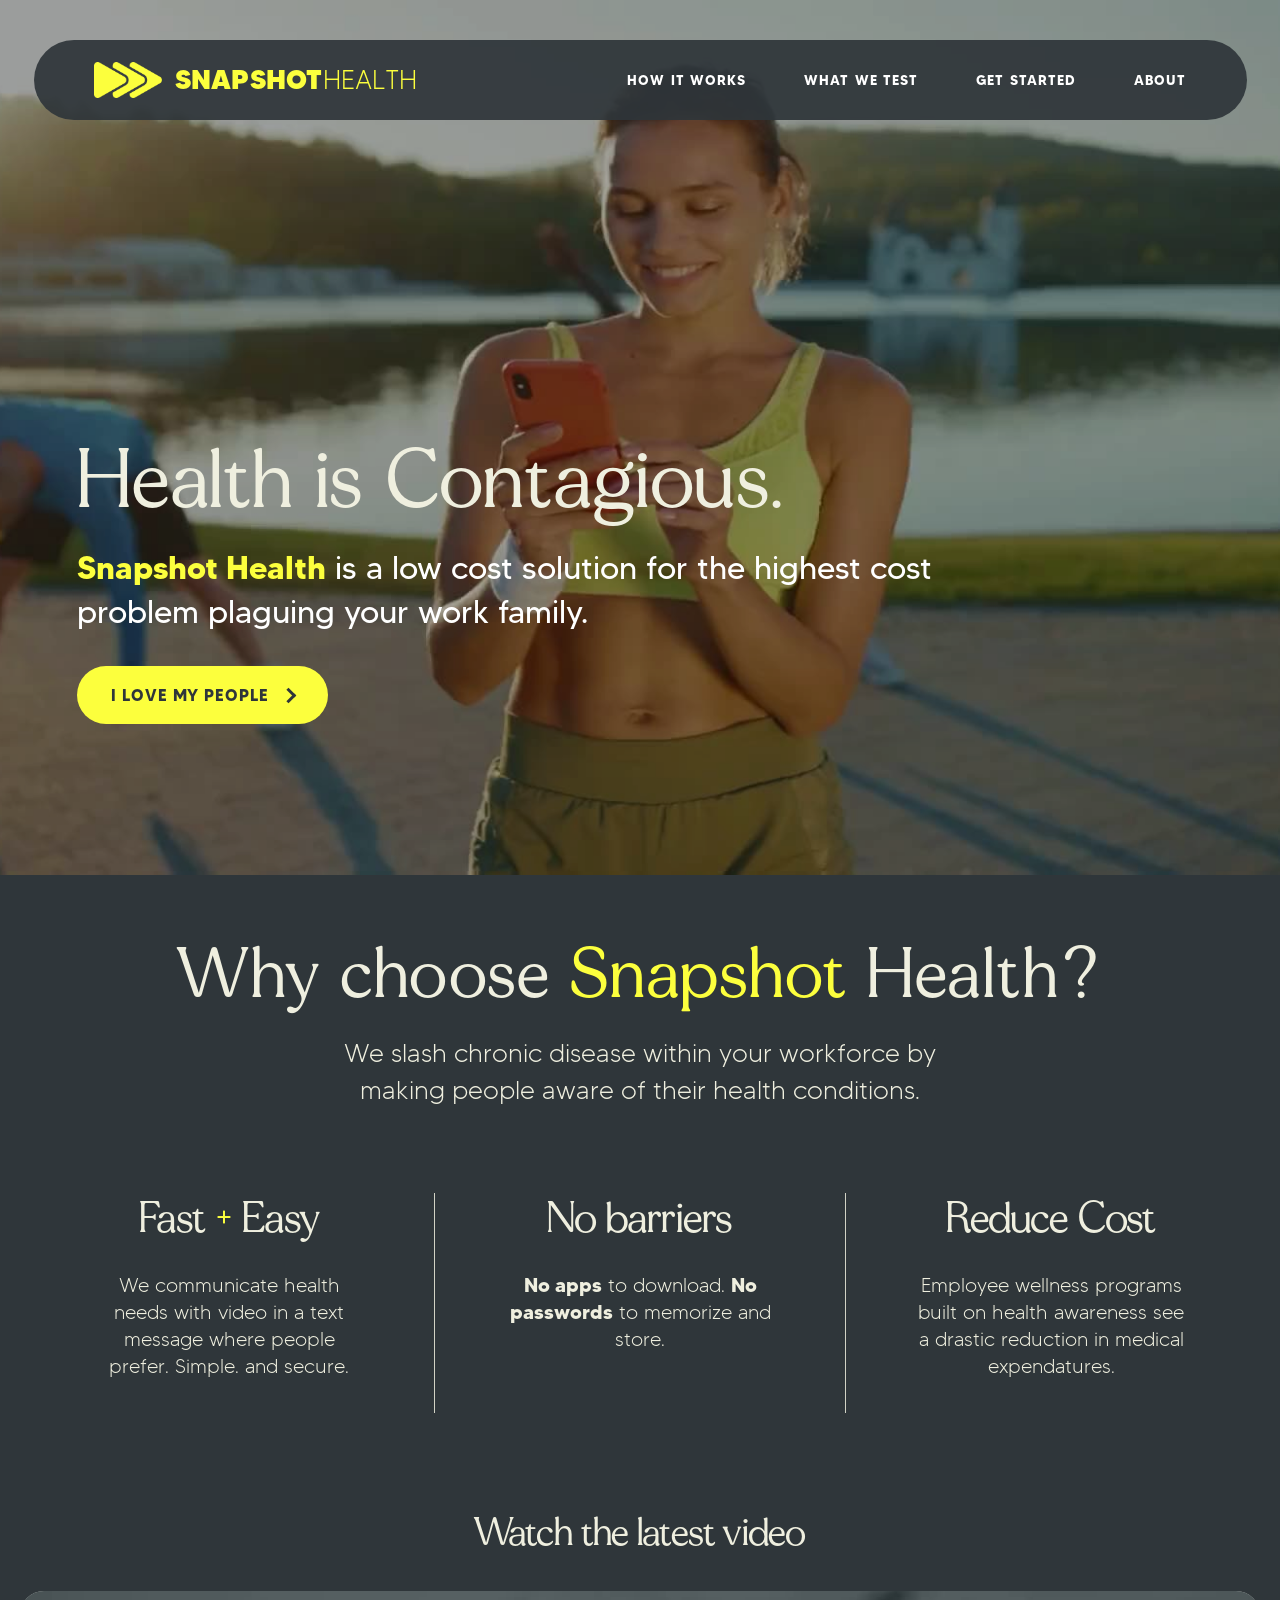
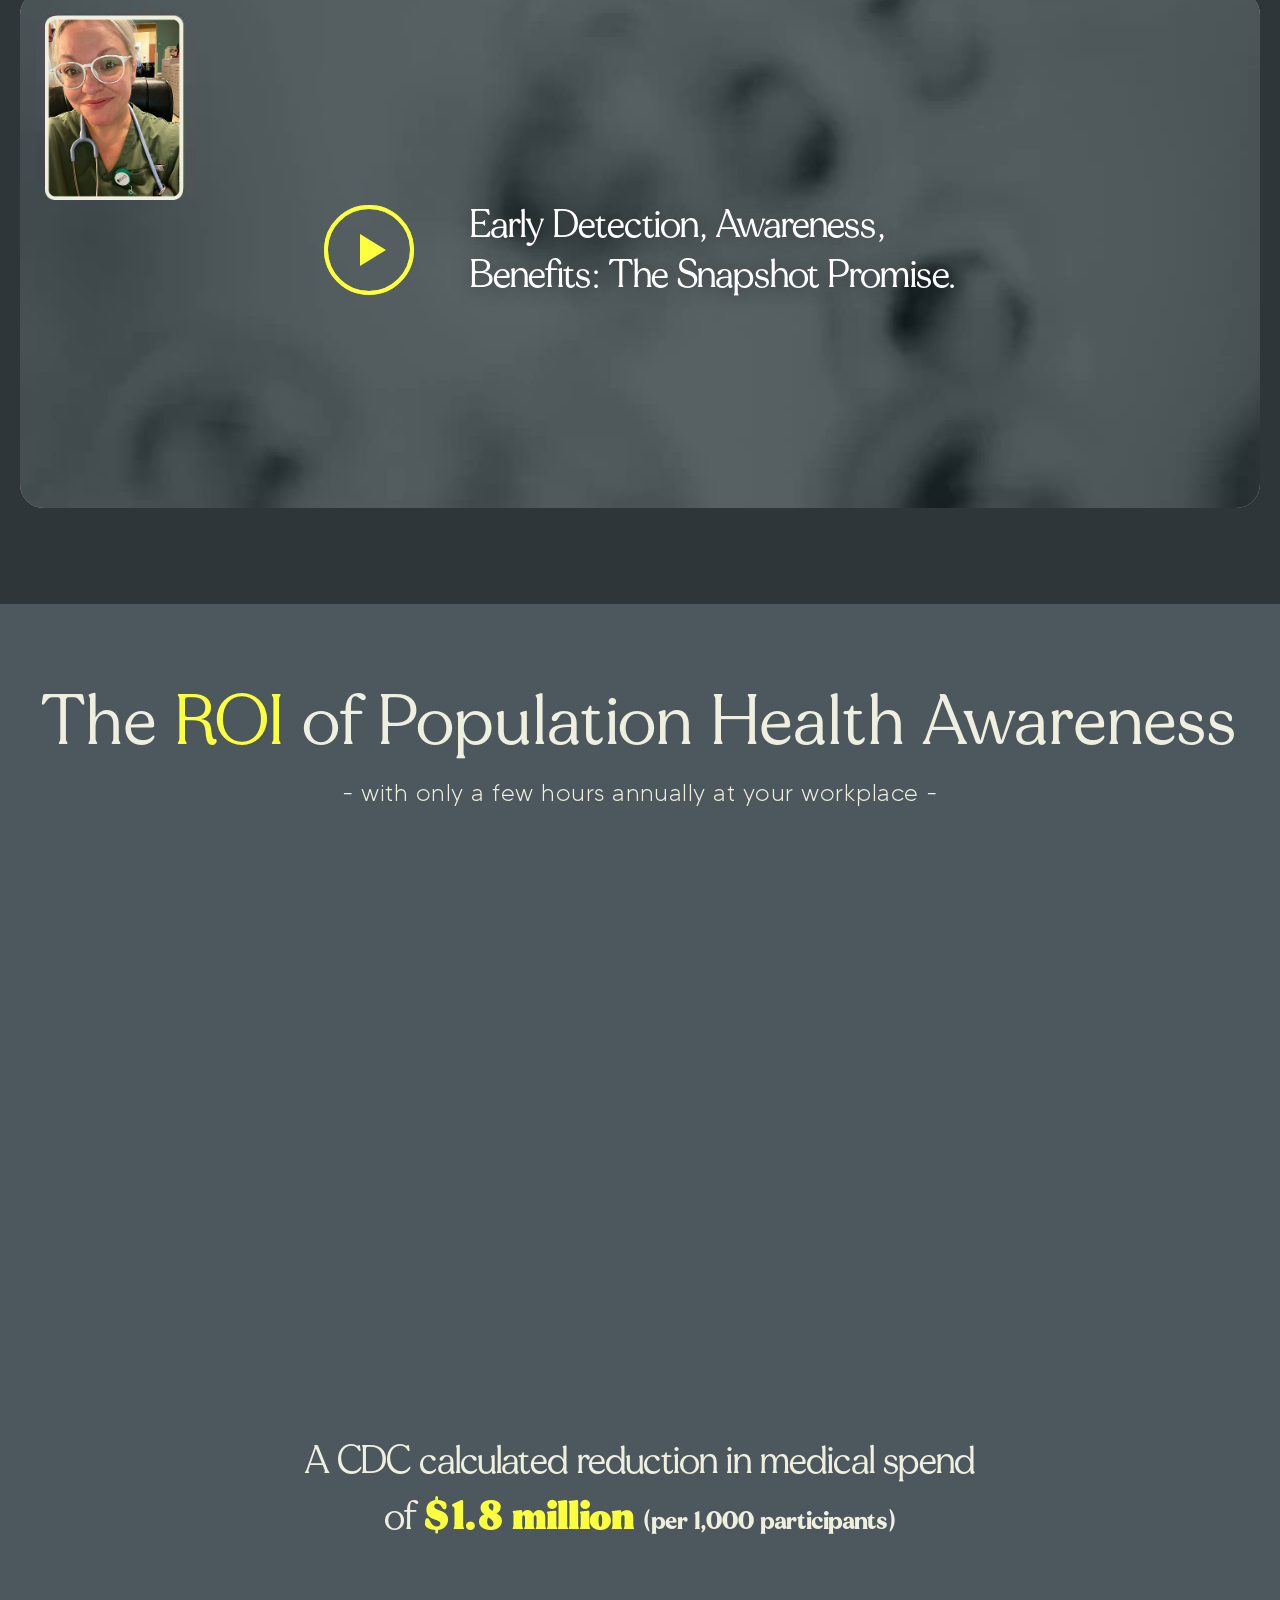
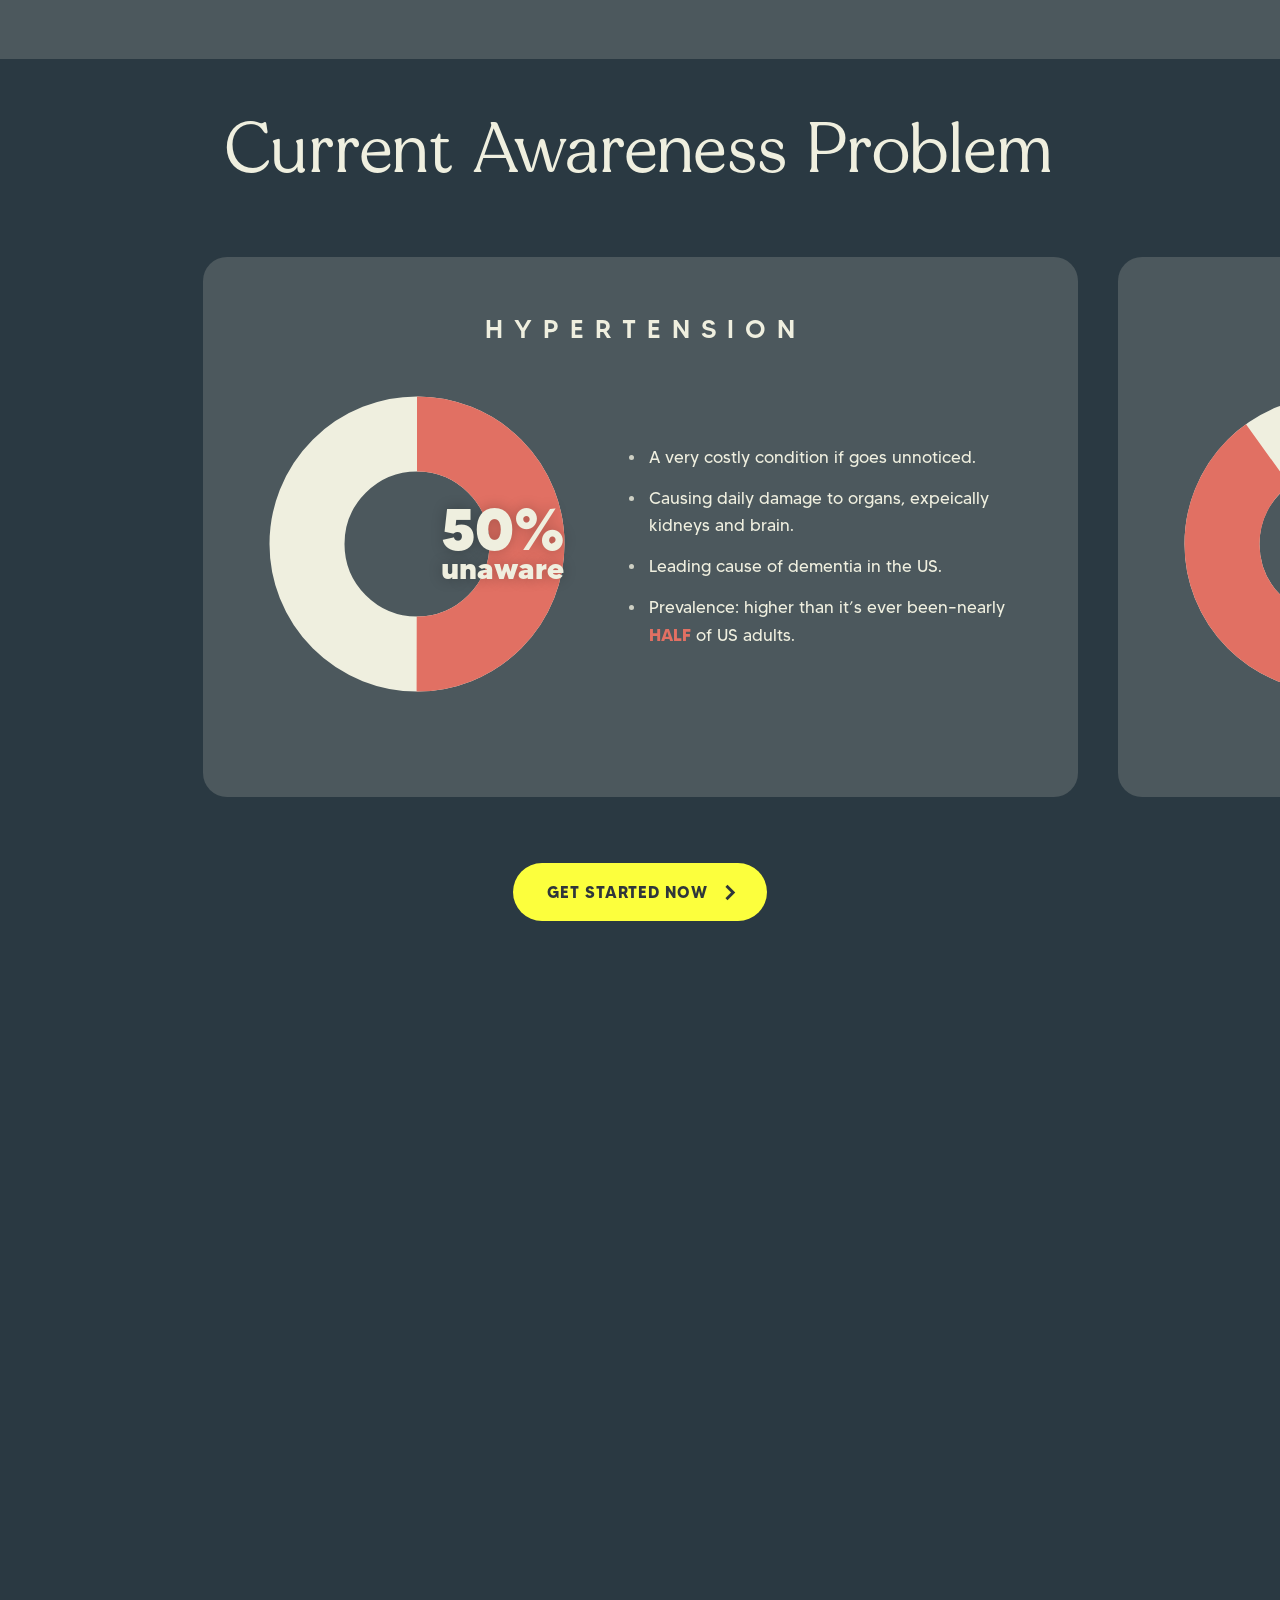
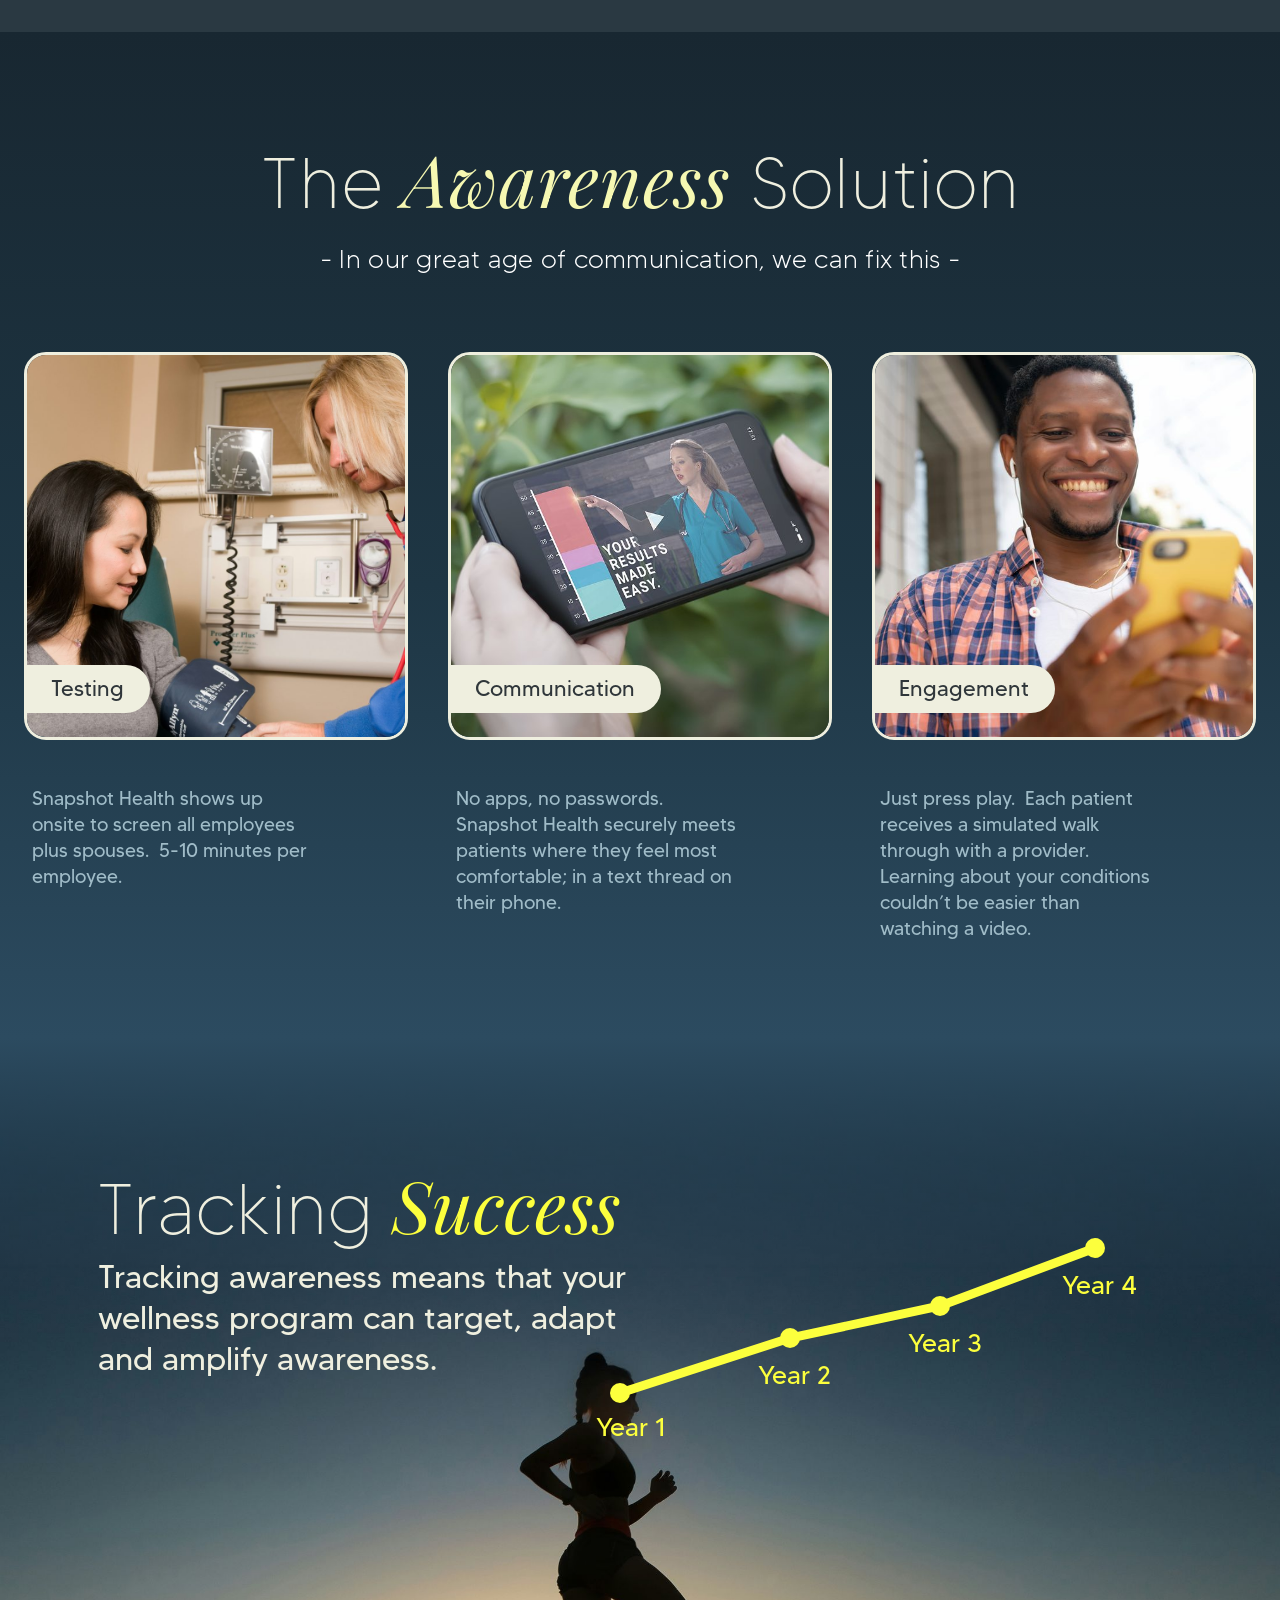
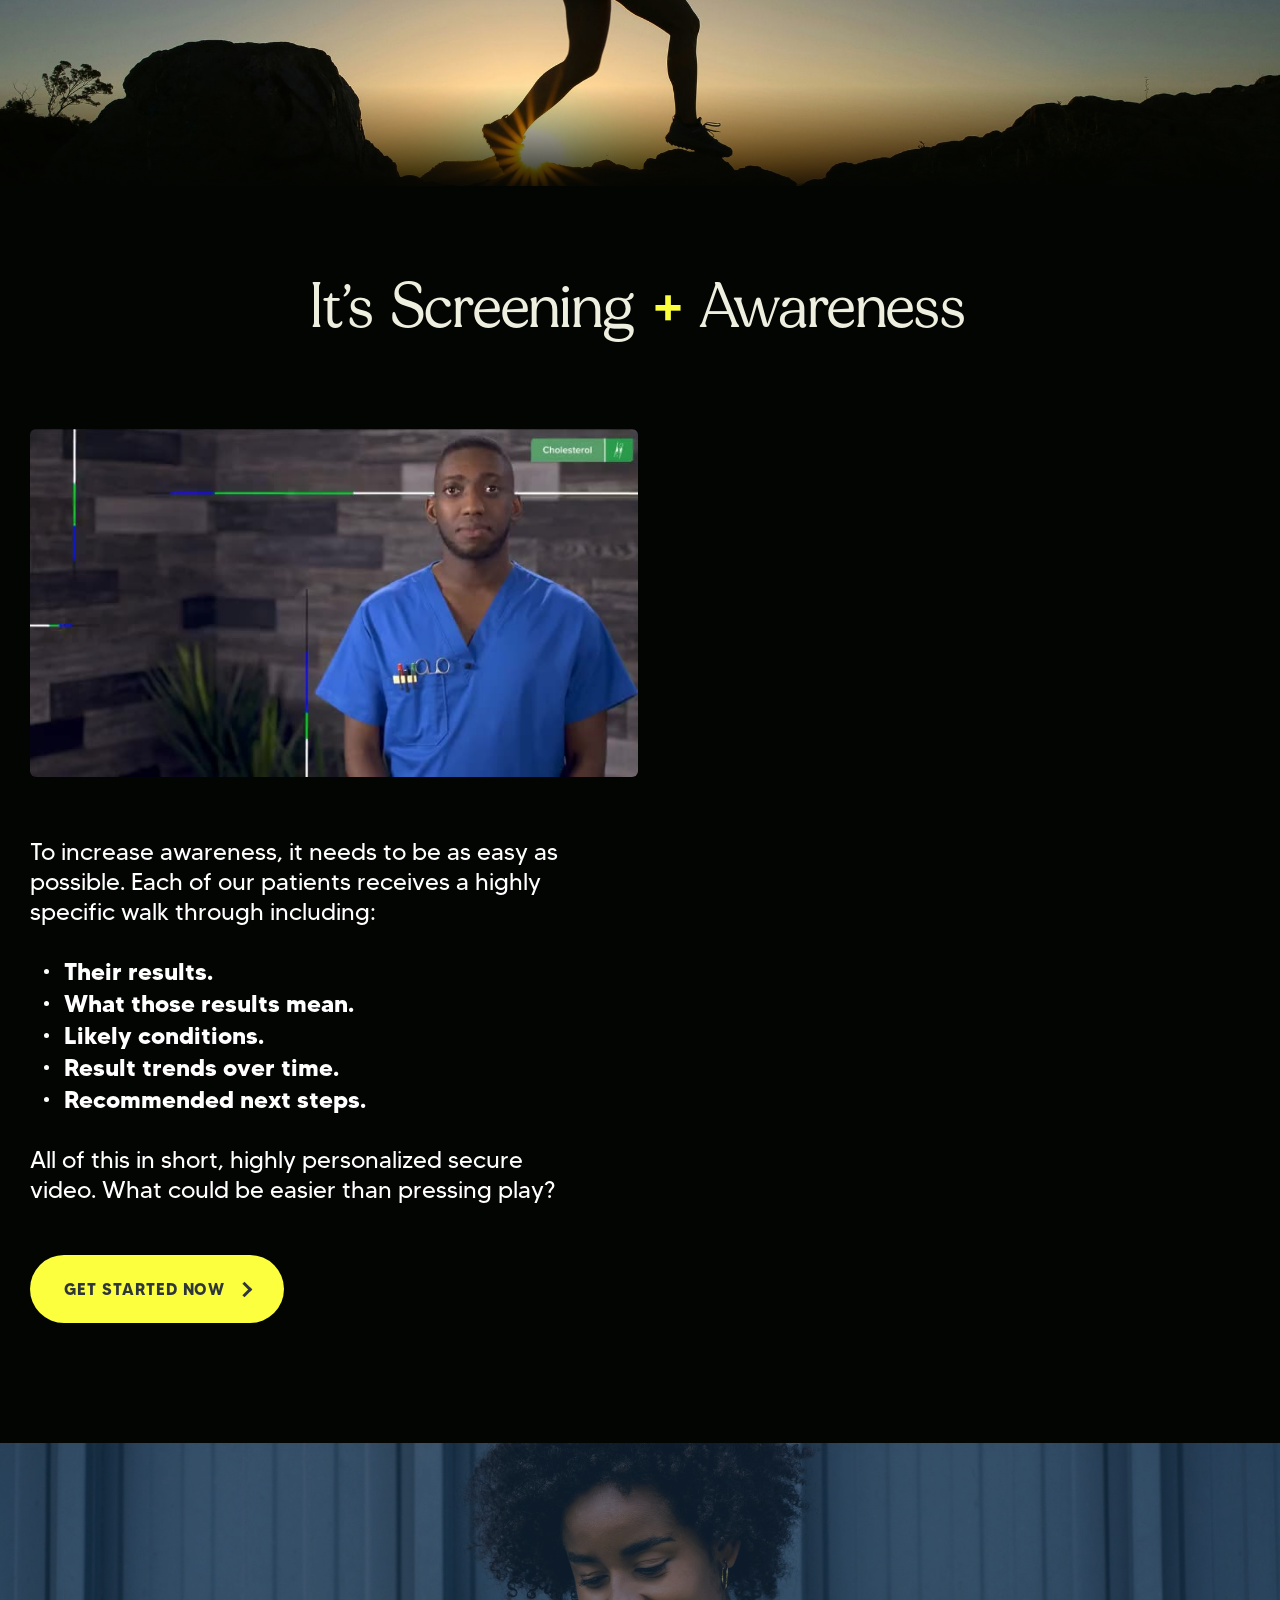
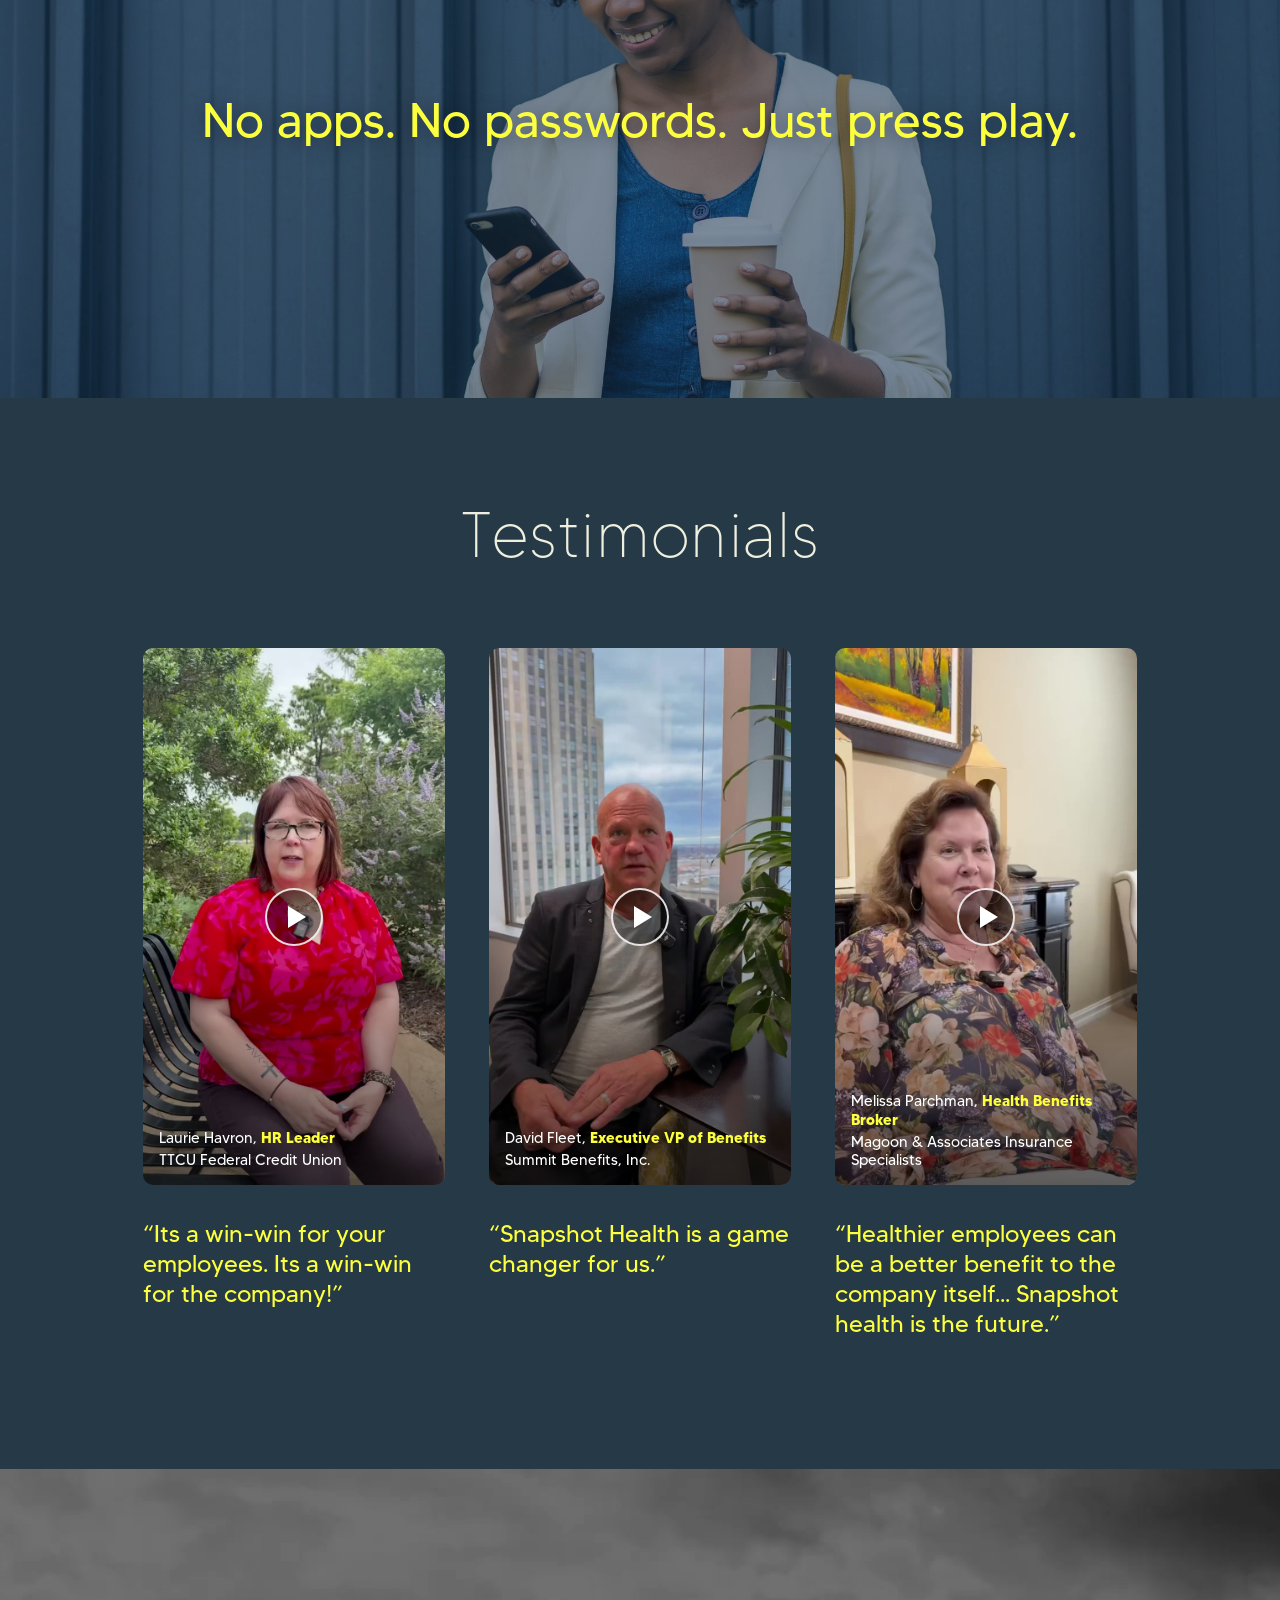
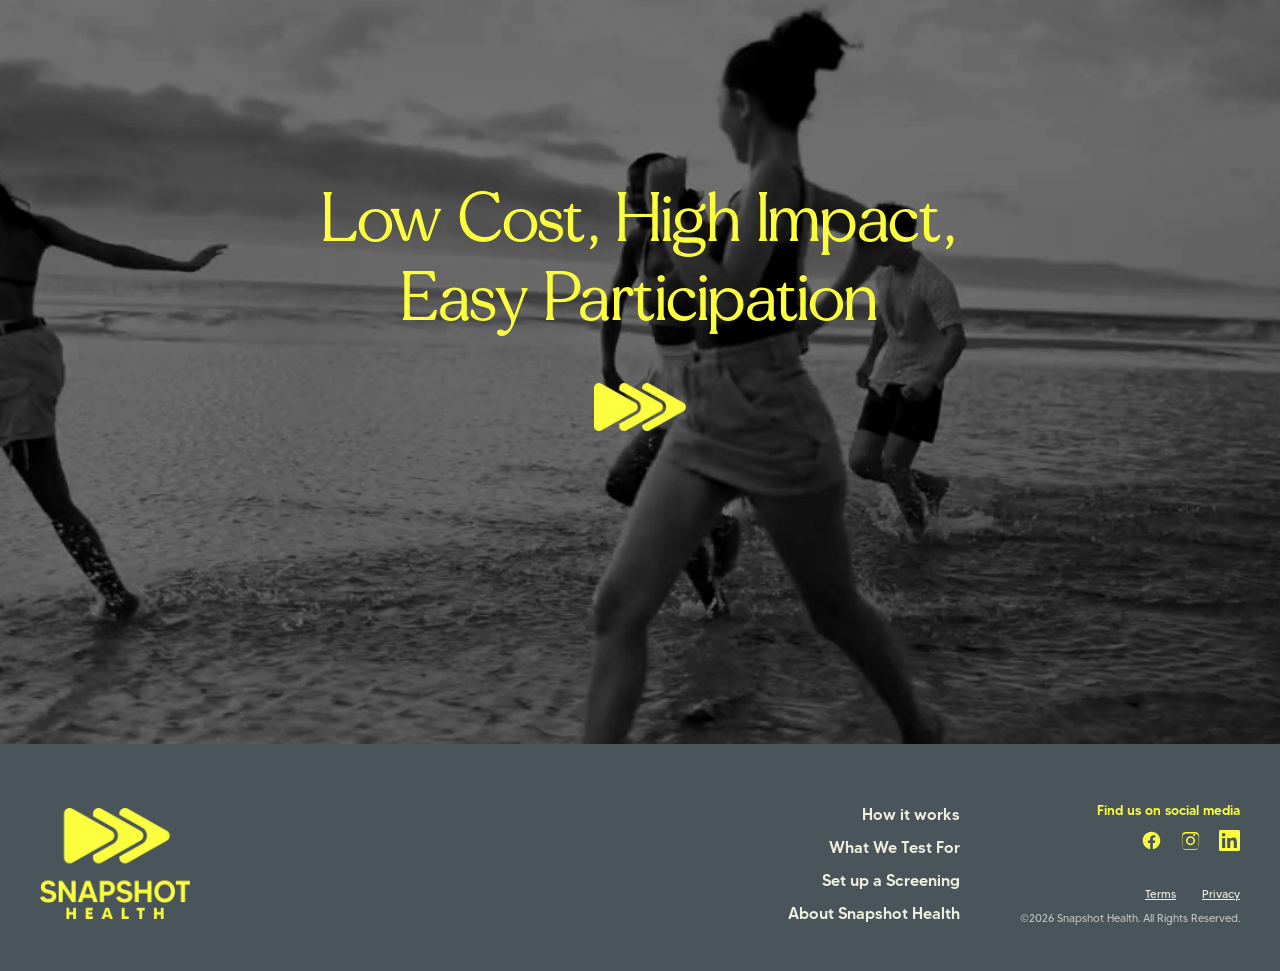
==== commit 51882578: "Update: Update ROI section, kidney disease, and depression sections text" ====
--- a/index.html
+++ b/index.html
@@ -75,12 +75,12 @@
   <div class="rio-card">
     <div class="photo"><img src="assets/img/rio-runner.jpg" alt=""></div>
     <div class="body">
-      <h3>RIO <b>$18:1</b></h3>
+      <h3>ROI <b>$18:1</b></h3>
       <ul>
         <li><b>33%</b> reduction in cases of Pre-diabetes.</li>
         <li><b>10%</b> reduction of Diabetes prevalence.</li>
         <li><b>38%</b> less cases of Hypertension.</li>
-        <li><b>60%</b> more people with Healthy Blood Pressure.</li>
+        <li><b>36%</b> more people with Healthy Blood Pressure.</li>
       </ul>
     </div>
   </div>
@@ -162,7 +162,7 @@
         </div>
         <ul class="pts">
           <li>It only takes a handful of years living with <b>unnoticed CKD</b> for it to escalate to stage 4 (dialysis)</li>
-          <li>Higher than its ever been</li>
+          <li>14.6% of adults; higher than any time in recorded history.</li>
         </ul>
       </div>
     </div>
@@ -181,7 +181,7 @@
         <ul class="pts">
           <li>Causes toxic environments,<br>unhappy workplace.</li>
           <li>Affects innovation, creativity, productivity, and employee retention.</li>
-          <li>Depression is higher than its ever been<br>in the US.</li>
+          <li>Prevalence: 18.6% of adults; higher than any time in recorded history.</li>
         </ul>
       </div>
     </div>
--- a/assets/css/style.css
+++ b/assets/css/style.css
@@ -401,11 +401,11 @@
 /* ============================================================
    SUB PAGES (What we test / About)
    ============================================================ */
-.subhero { position: relative; height: 600px; overflow: hidden; background: var(--navy); }
+.subhero { position: relative; height: 600px; overflow: hidden; background: var(--navy); display: flex; align-items: center; justify-content: center; }
 .subhero video, .subhero img.bg { position: absolute; inset: 0; width: 100%; height: 100%; object-fit: cover; }
 .subhero .shade { position: absolute; inset: 0; background: rgba(0, 10, 30, .18); }
 .subhero h1 {
-  position: absolute; left: 0; right: 0; top: 296px; text-align: center;
+  position: relative; z-index: 3; width: 100%; padding: 0 24px; margin-top: 44px; text-align: center;
   font-family: var(--serif); font-weight: 300; font-size: 64px; line-height: 74px;
   letter-spacing: .02em; color: var(--cream);
 }
@@ -699,8 +699,7 @@
   .site-footer .legal a { margin-left: 0; margin-right: 26px; }
 
   /* subpages */
-  .subhero { height: 480px; }
-  .subhero h1 { top: 230px; font-size: 34px; line-height: 44px; padding: 0 18px; }
+  .subhero h1 { padding: 0 18px; }
   .about-block { min-height: 0; }
   .about-block .photo { position: relative; width: 100%; height: 380px; }
   .about-block .copy { margin-left: 0; padding: 52px 7vw 64px; }
@@ -921,3 +920,16 @@
   .wwt-boost { min-height: 620px; }
   .wwt-boost p { font-size: 24px; line-height: 36px; }
 }
+
+
+/* ---------- Sub-page hero: the background video is a wide 2.52:1 cinematic frame,
+     so shorten the hero on smaller screens instead of over-cropping it ---------- */
+@media (max-width: 1020px) {
+  .subhero { height: 460px; }
+  .subhero h1 { margin-top: 34px; font-size: 52px; line-height: 62px; }
+}
+@media (max-width: 760px) {
+  .subhero { height: 360px; }
+  .subhero video.bg, .subhero img.bg { object-position: 55% 50%; }
+  .subhero h1 { margin-top: 26px; font-size: 34px; line-height: 44px; }
+}
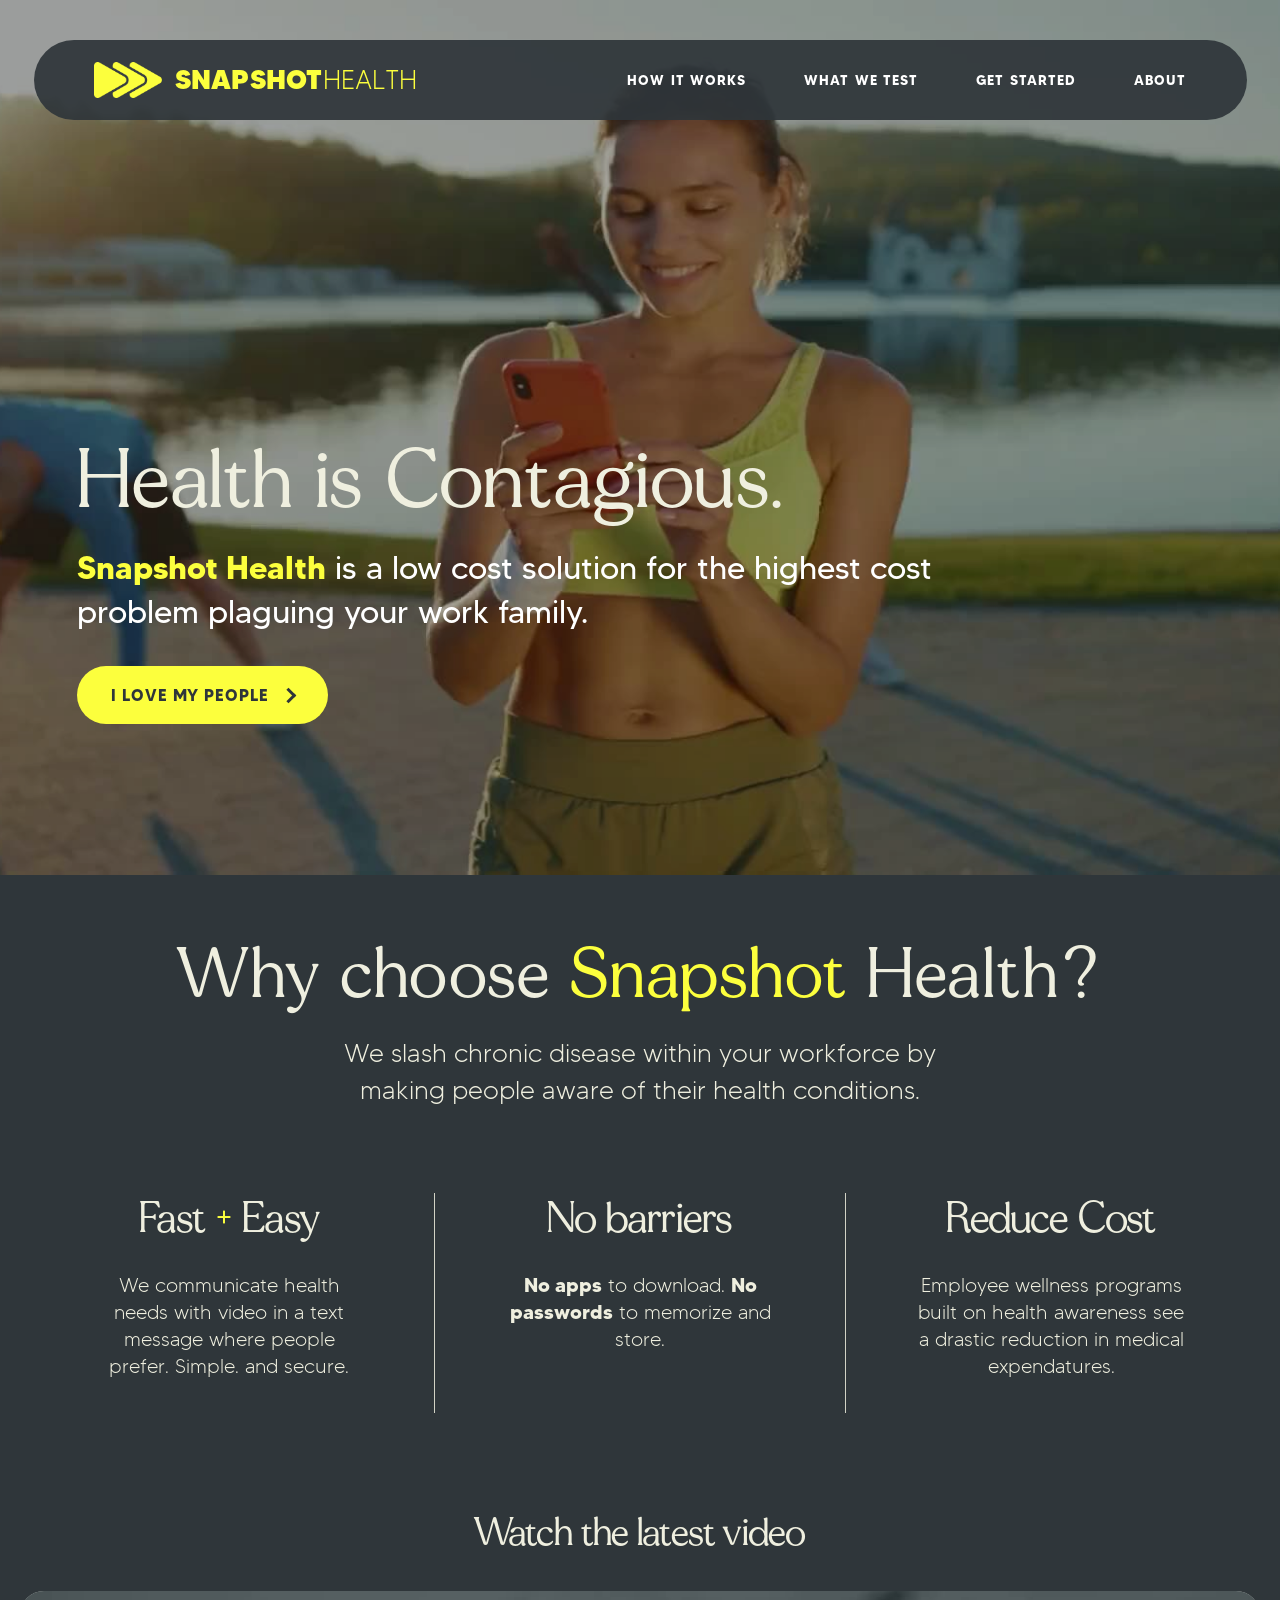
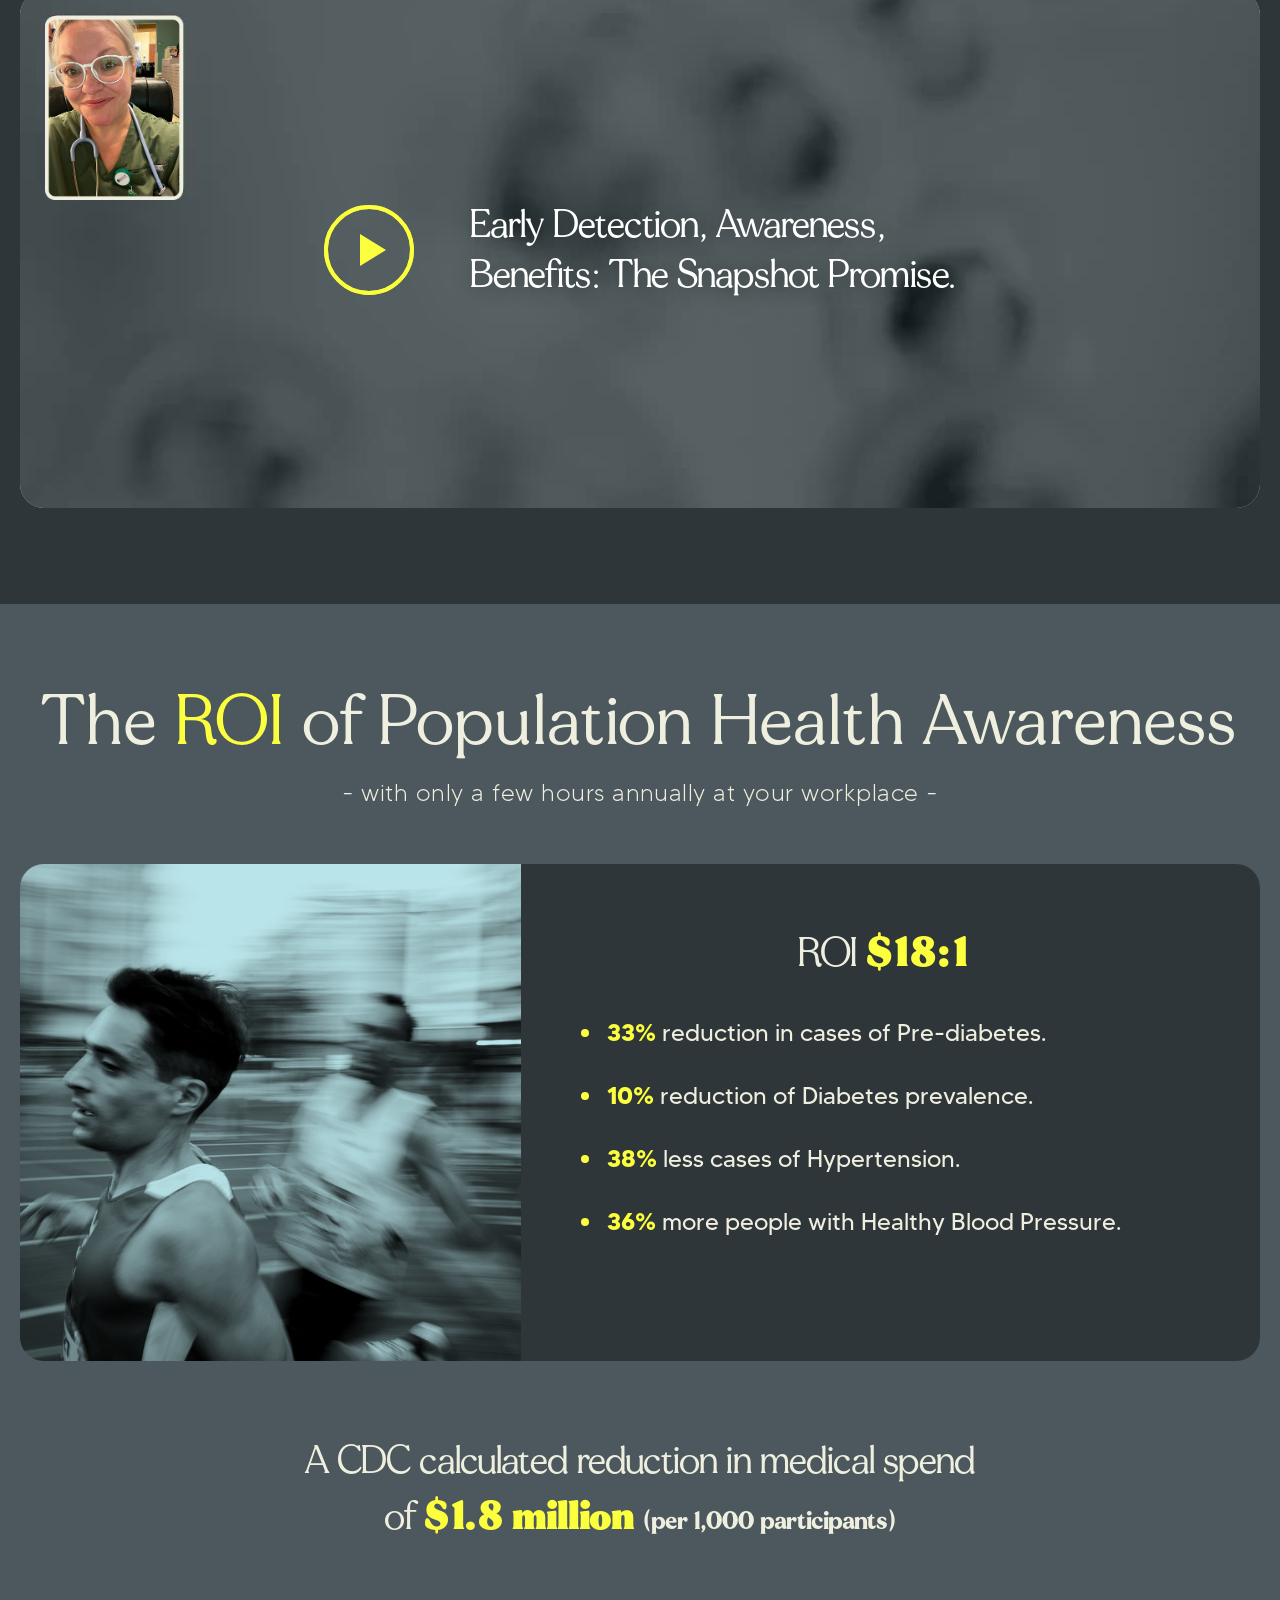
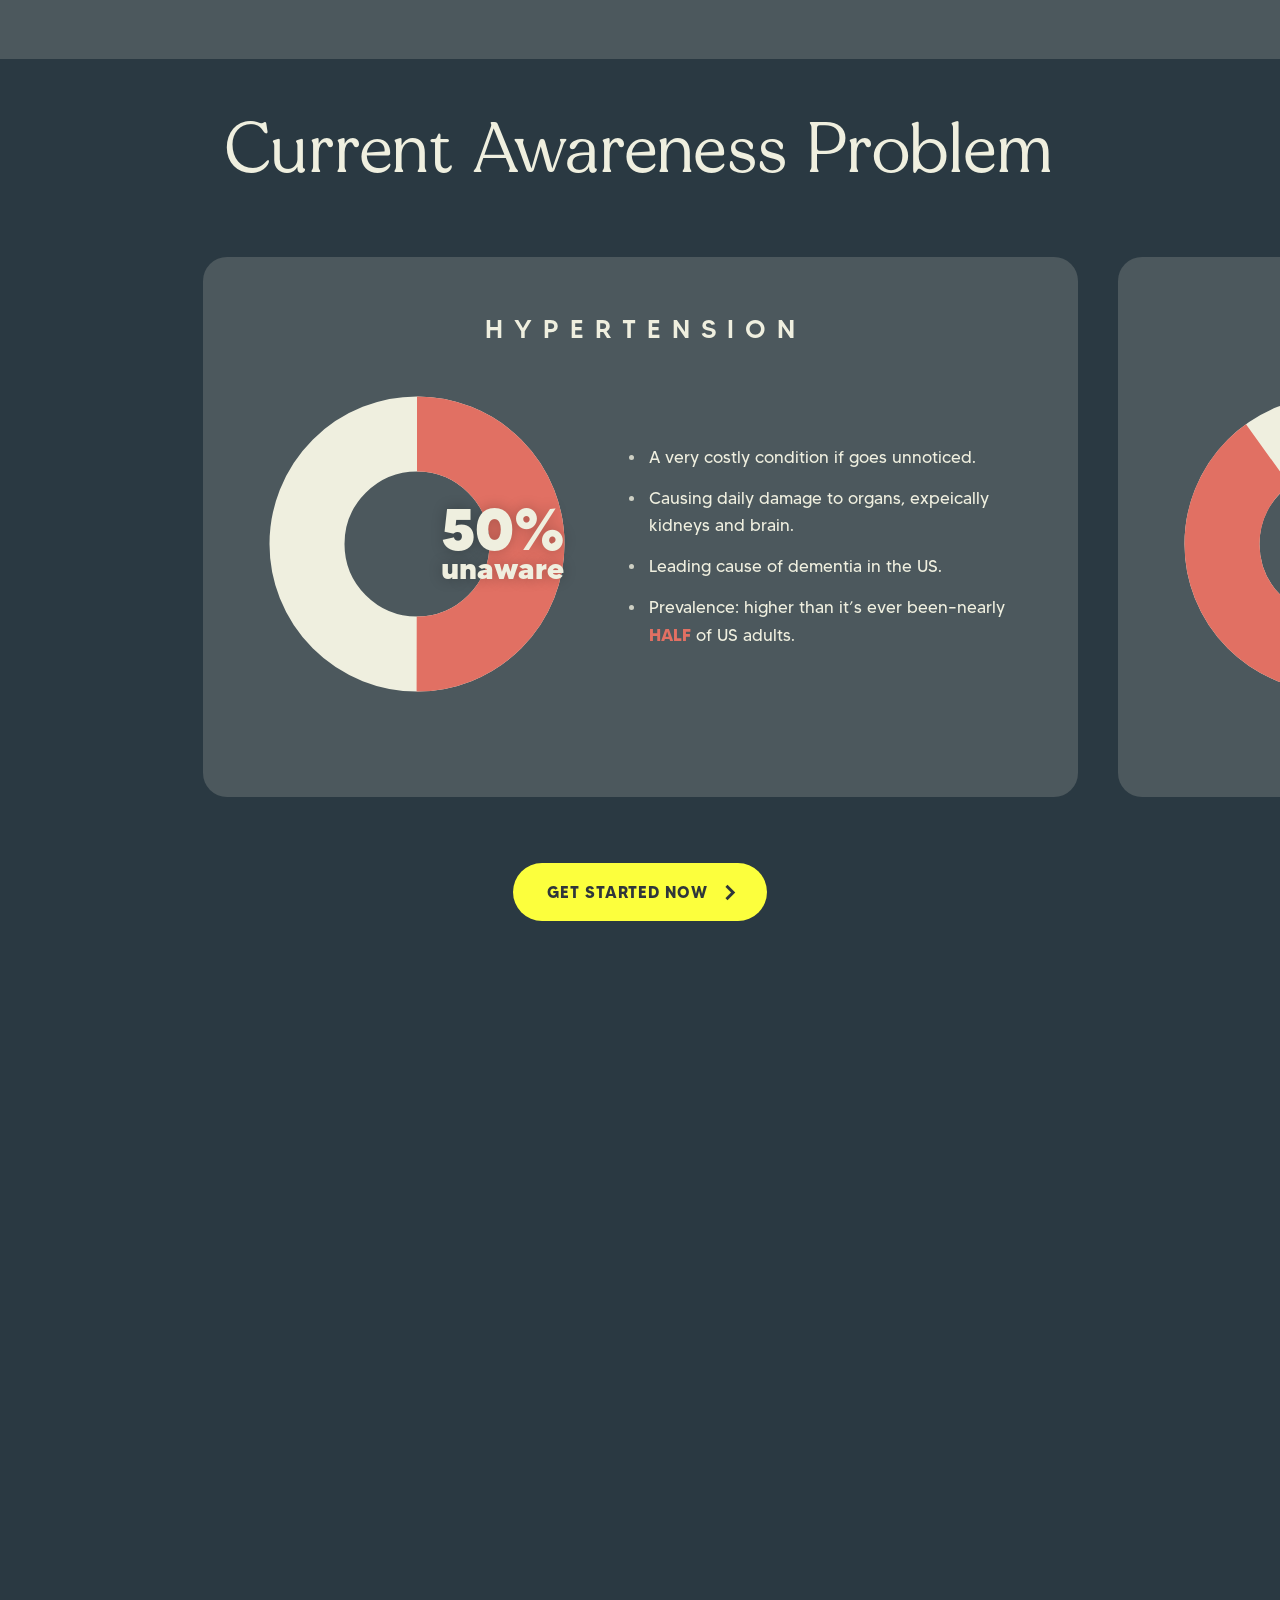
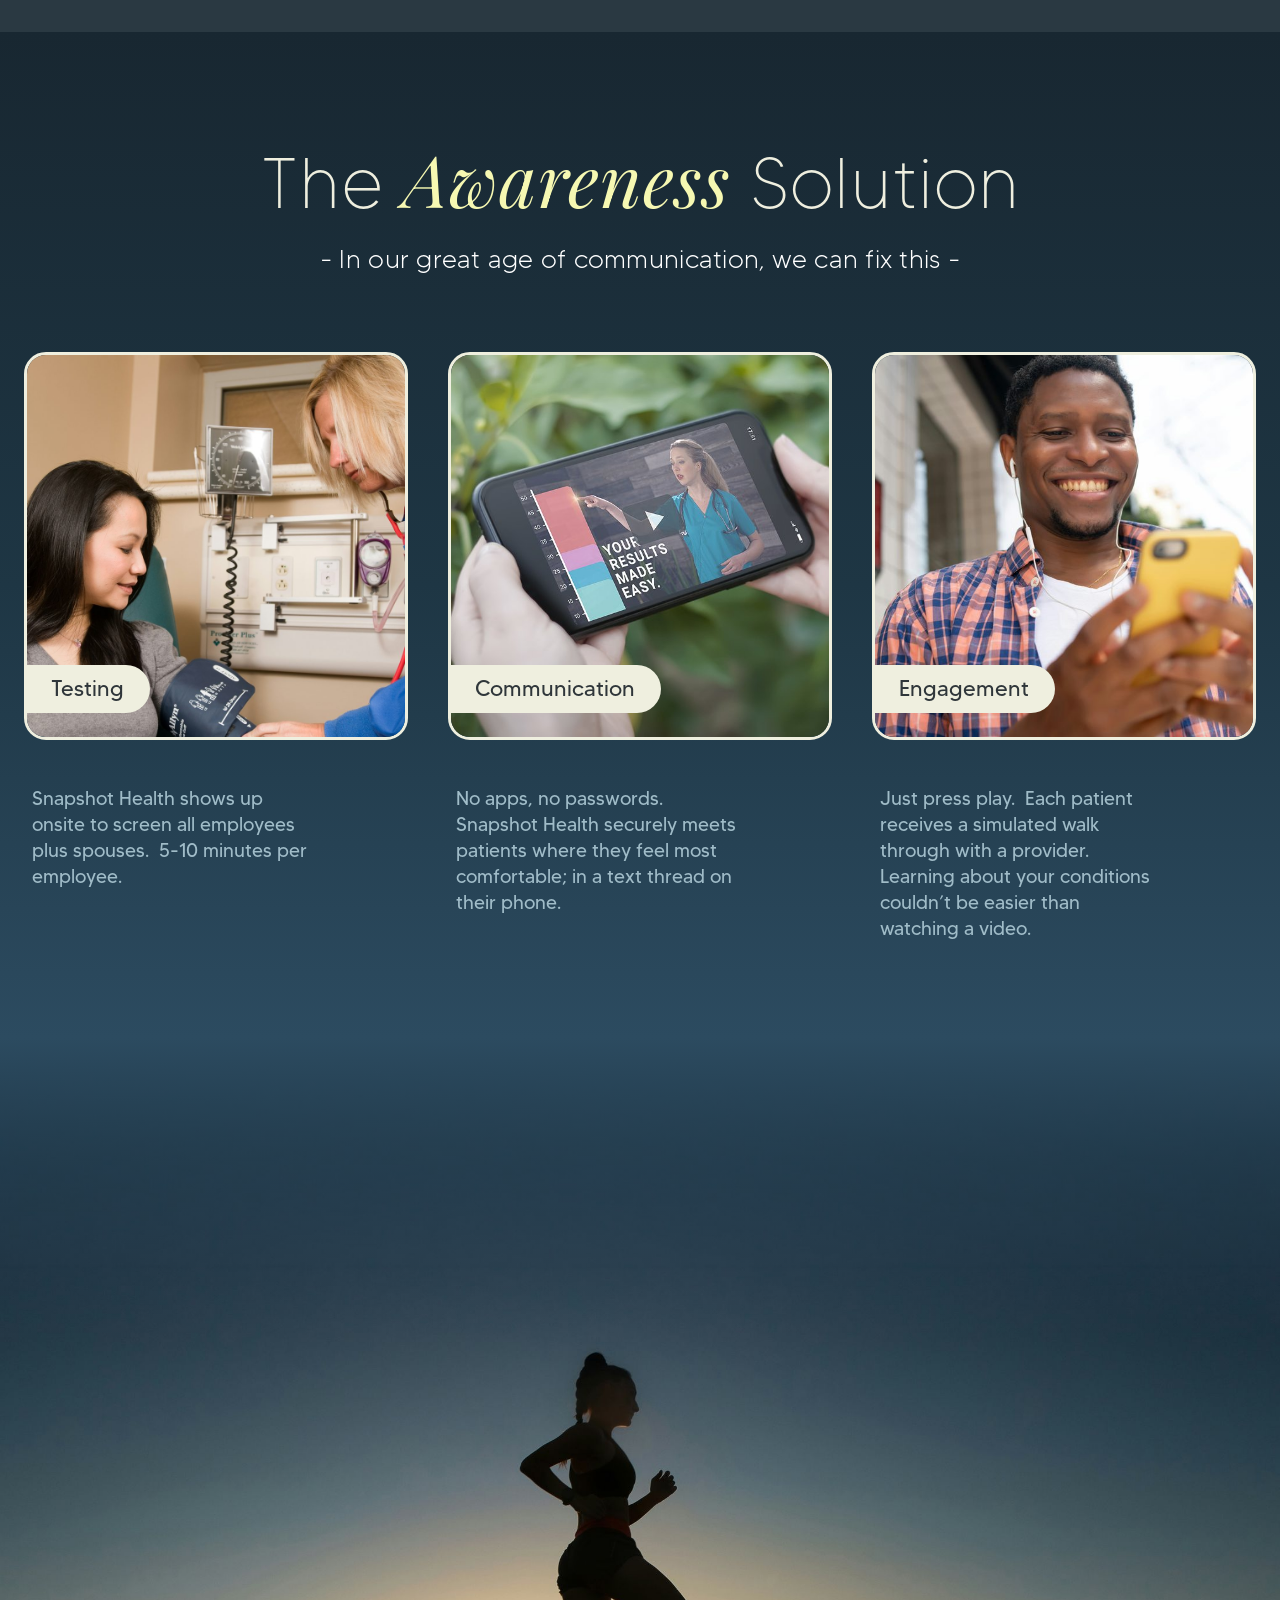
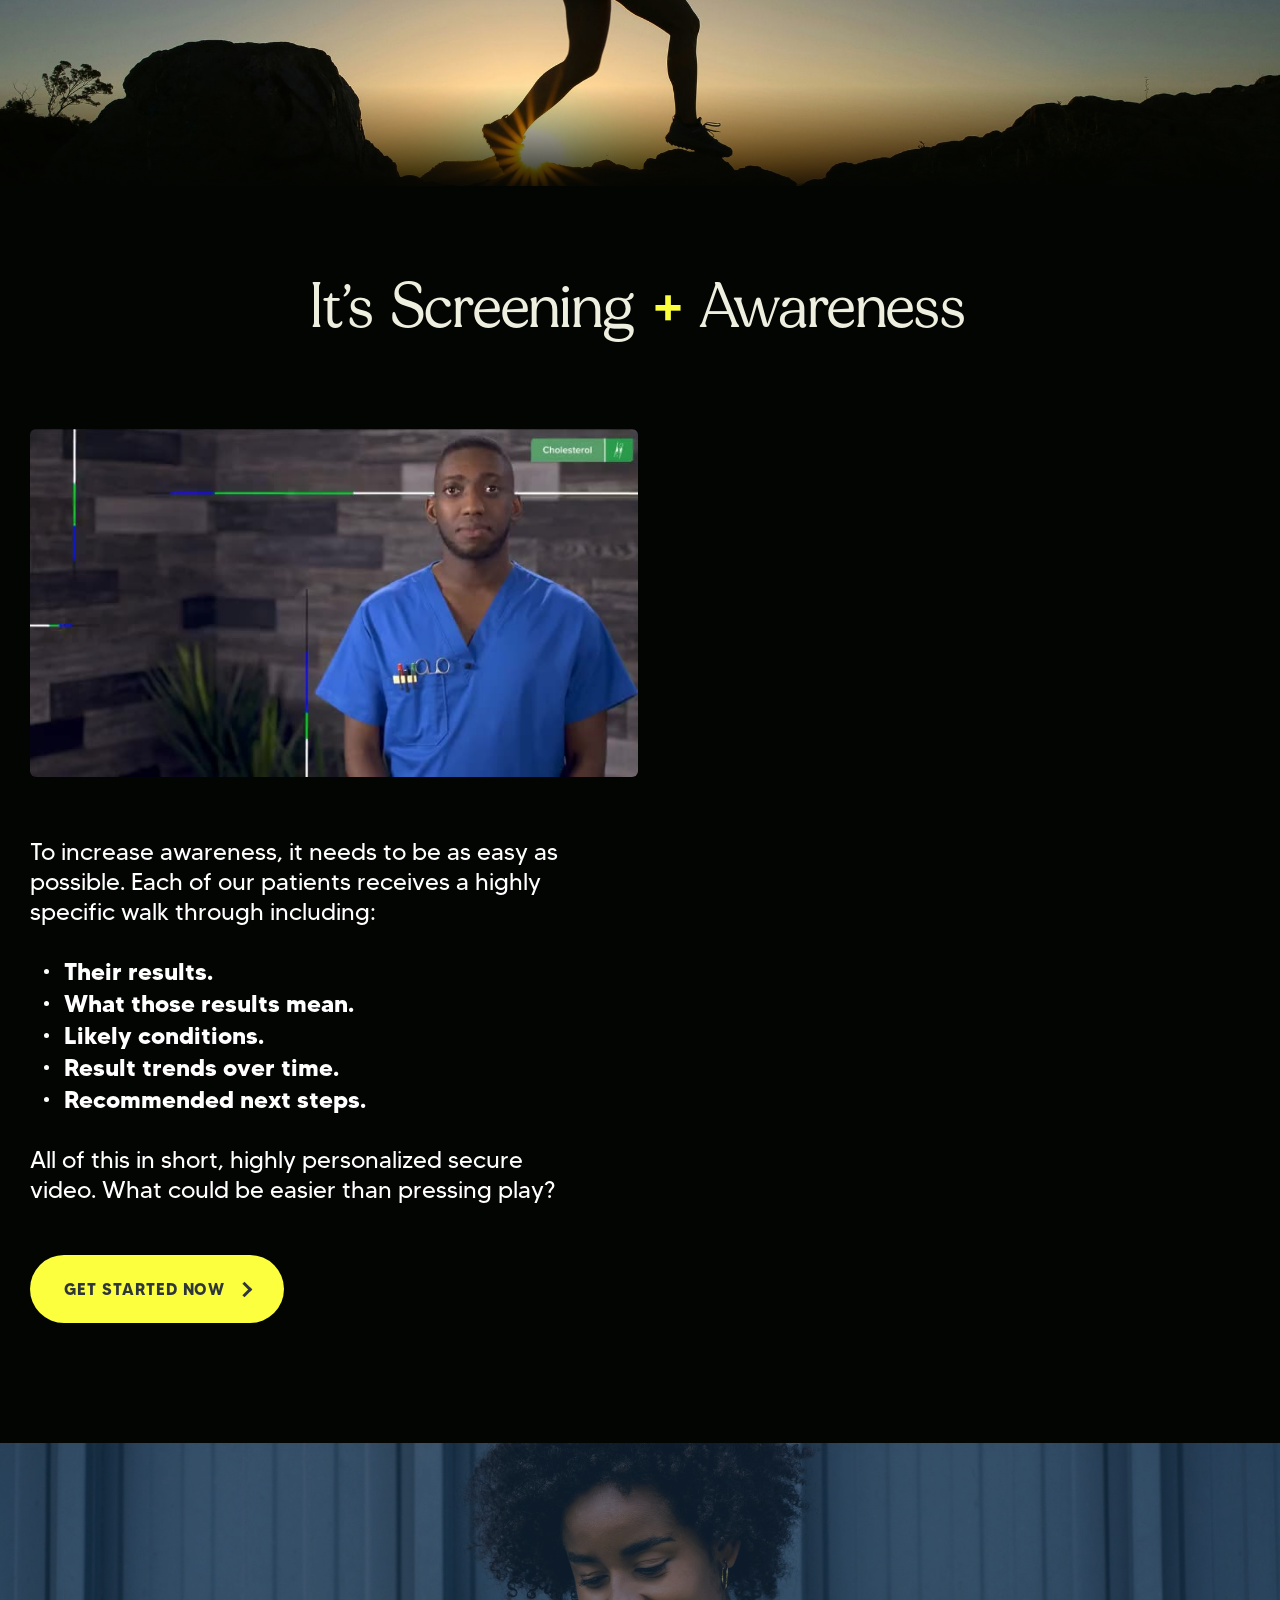
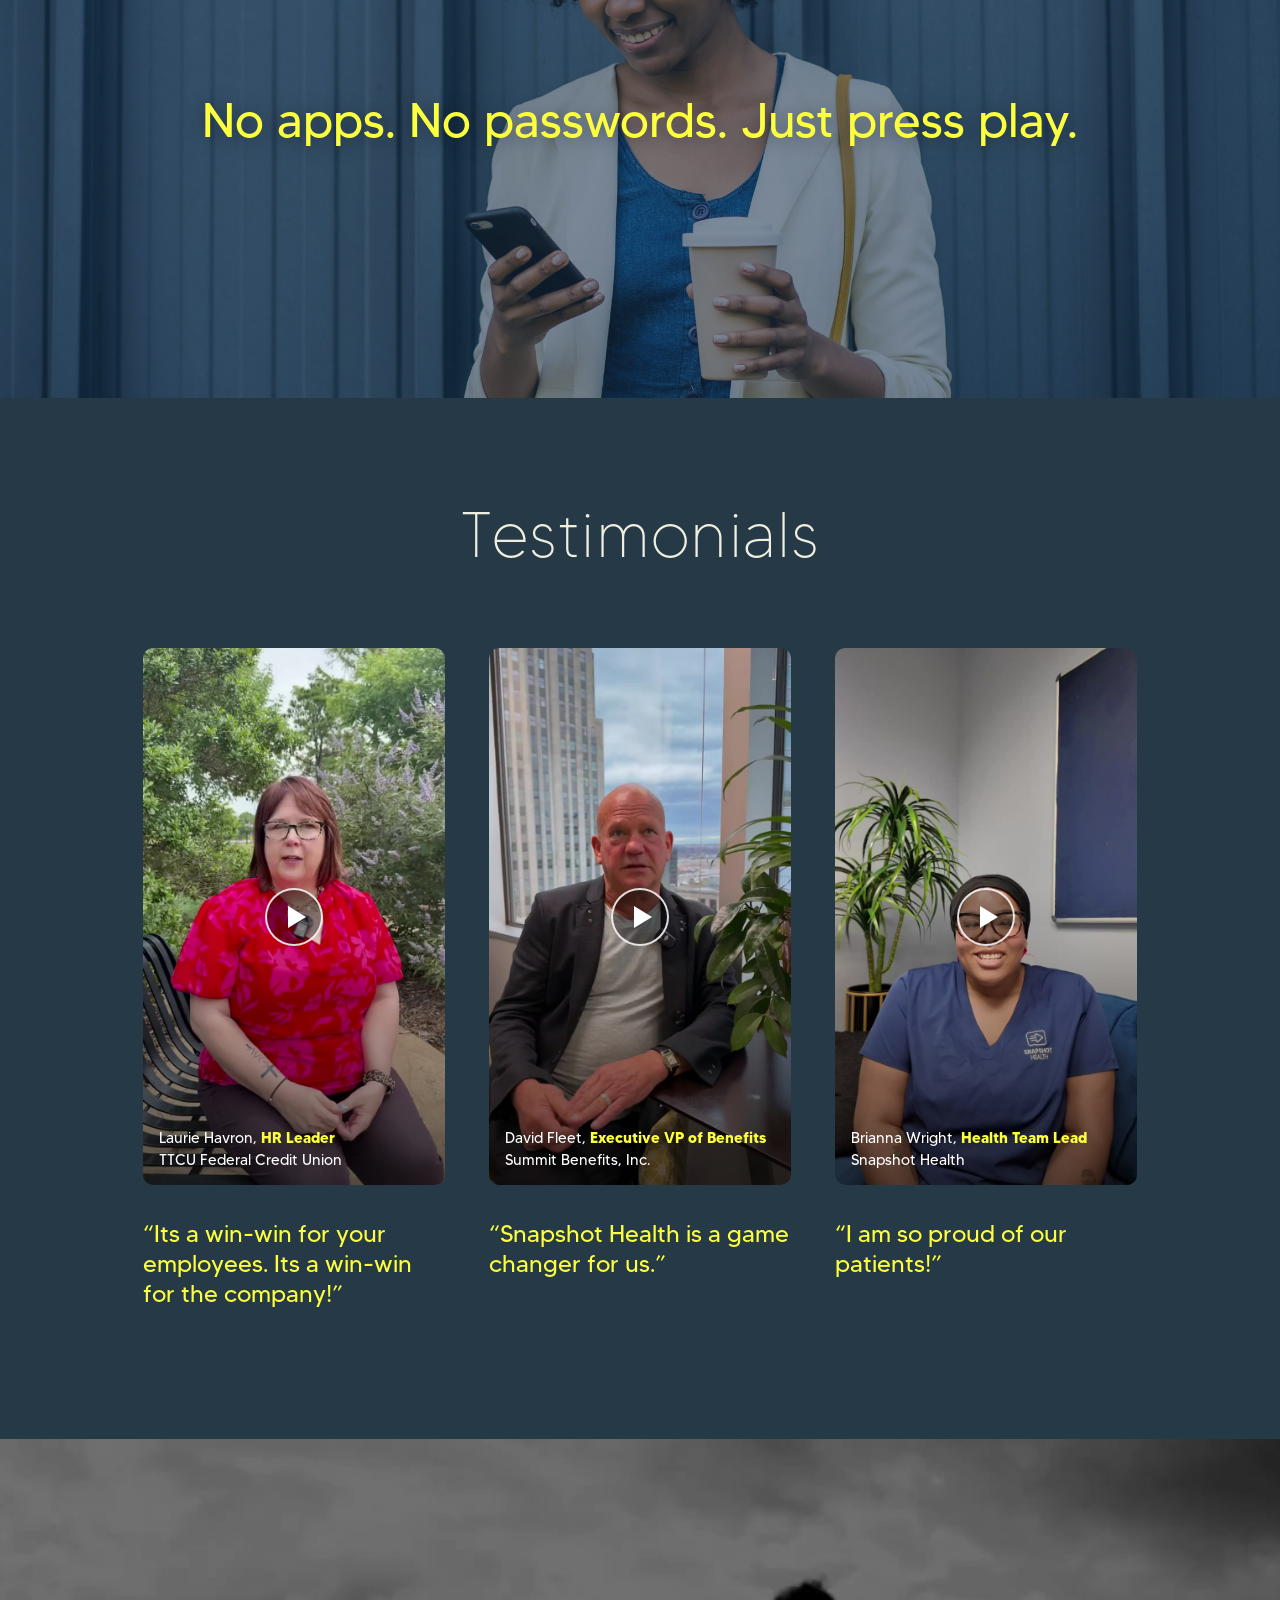
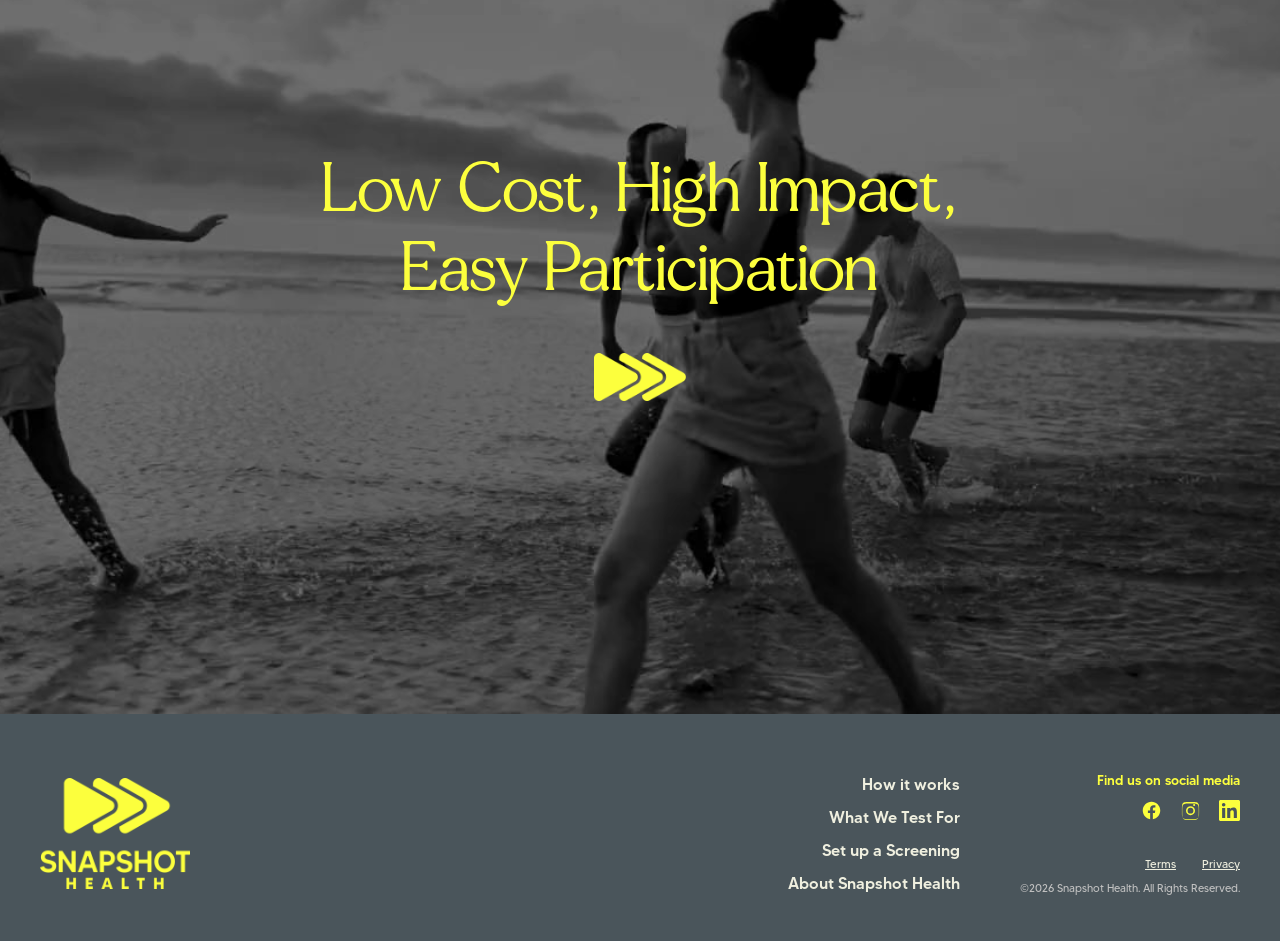
==== commit 3e227080: "Testimonials: replace Melissa Parchman with Brianna Wright - Adds Bri's video from the new 'Bri Vide" ====
--- a/index.html
+++ b/index.html
@@ -304,15 +304,15 @@
 
     <div class="t-card">
       <div class="frame">
-        <video muted loop playsinline preload="none" poster="assets/img/poster-testimonial-melissa.jpg" data-vid="testimonial-melissa" data-hover></video>
+        <video muted loop playsinline preload="none" poster="assets/img/poster-testimonial-bri.jpg" data-vid="testimonial-bri" data-hover></video>
         <div class="shade"></div>
         <div class="playhint" aria-hidden="true"><span class="tri"></span></div>
         <div class="who">
-          <div class="nm">Melissa Parchman, <em>Health Benefits Broker</em></div>
-          <div class="org">Magoon &amp; Associates Insurance Specialists</div>
-        </div>
-      </div>
-      <p class="quote">&ldquo;Healthier employees can be a better benefit to the company itself... Snapshot health is the future.&rdquo;</p>
+          <div class="nm">Brianna Wright, <em>Health Team Lead</em></div>
+          <div class="org">Snapshot Health</div>
+        </div>
+      </div>
+      <p class="quote">&ldquo;I am so proud of our patients!&rdquo;</p>
     </div>
 
   </div>
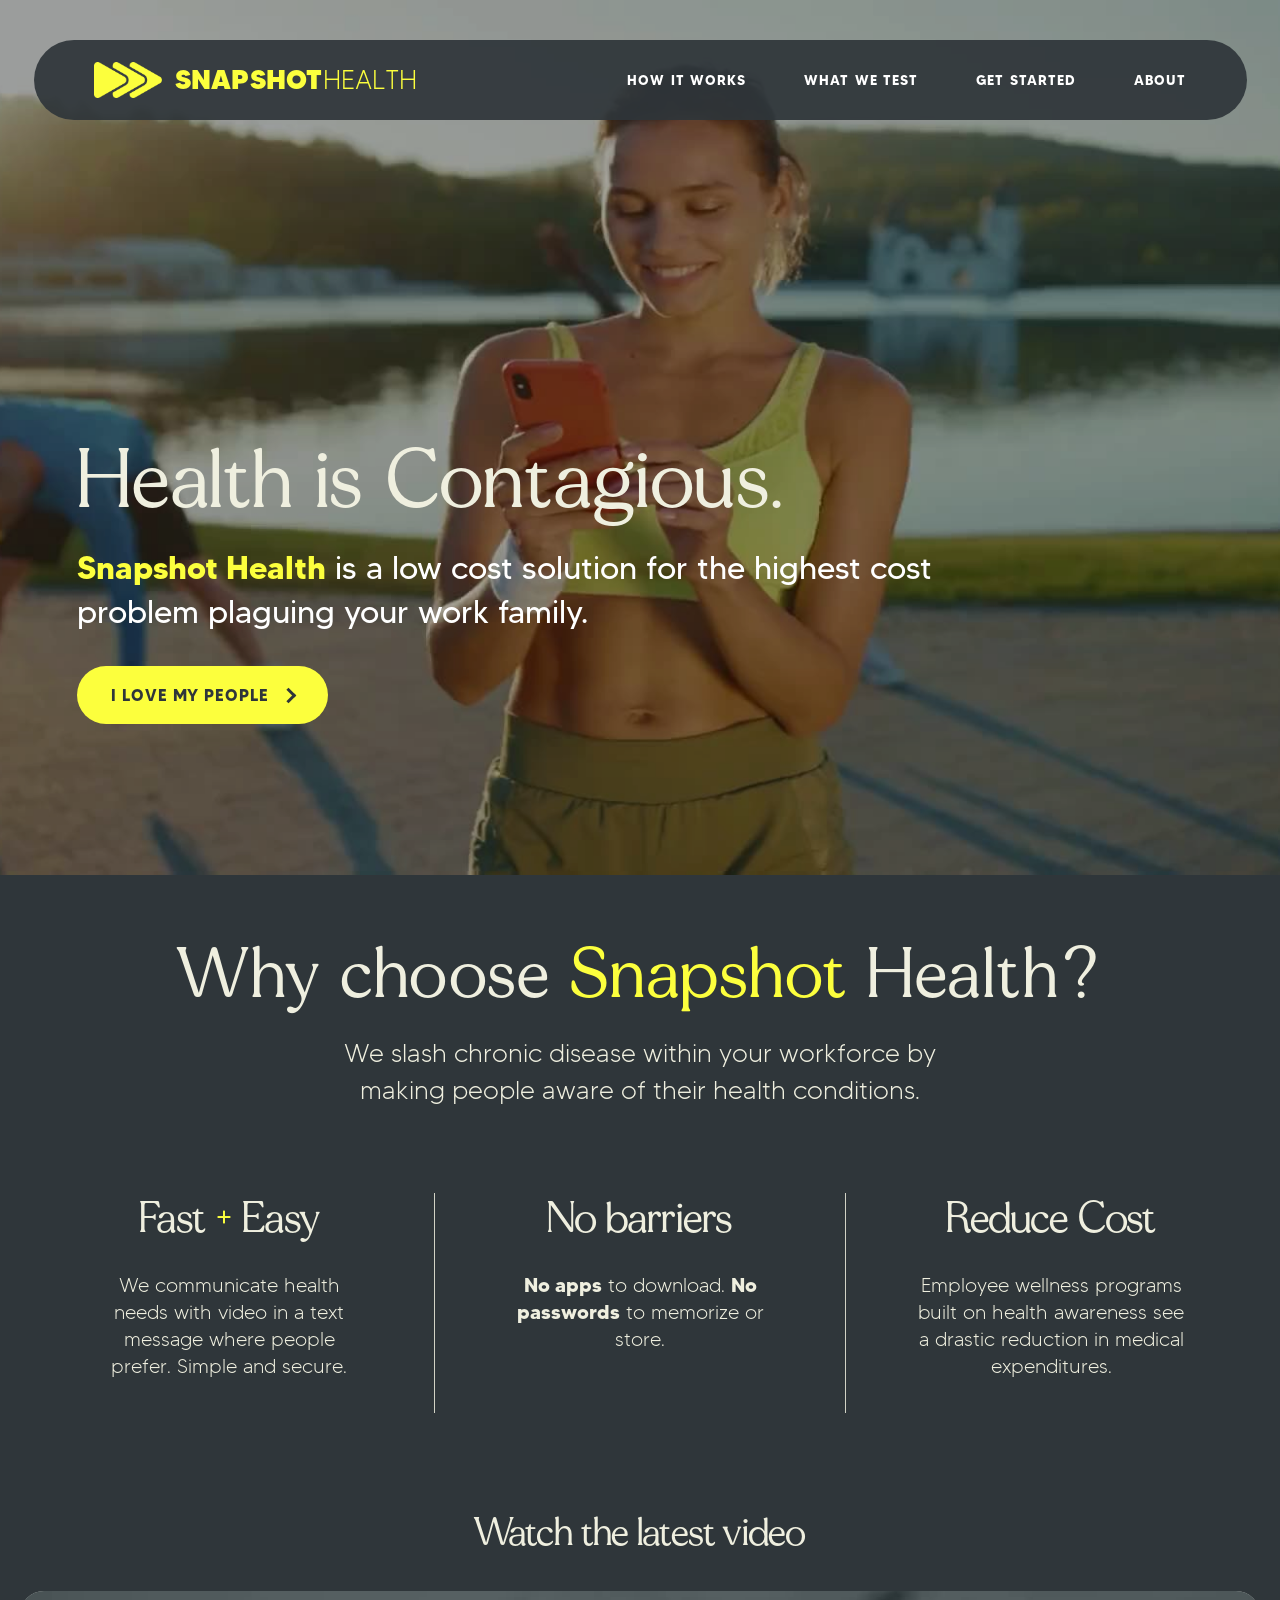
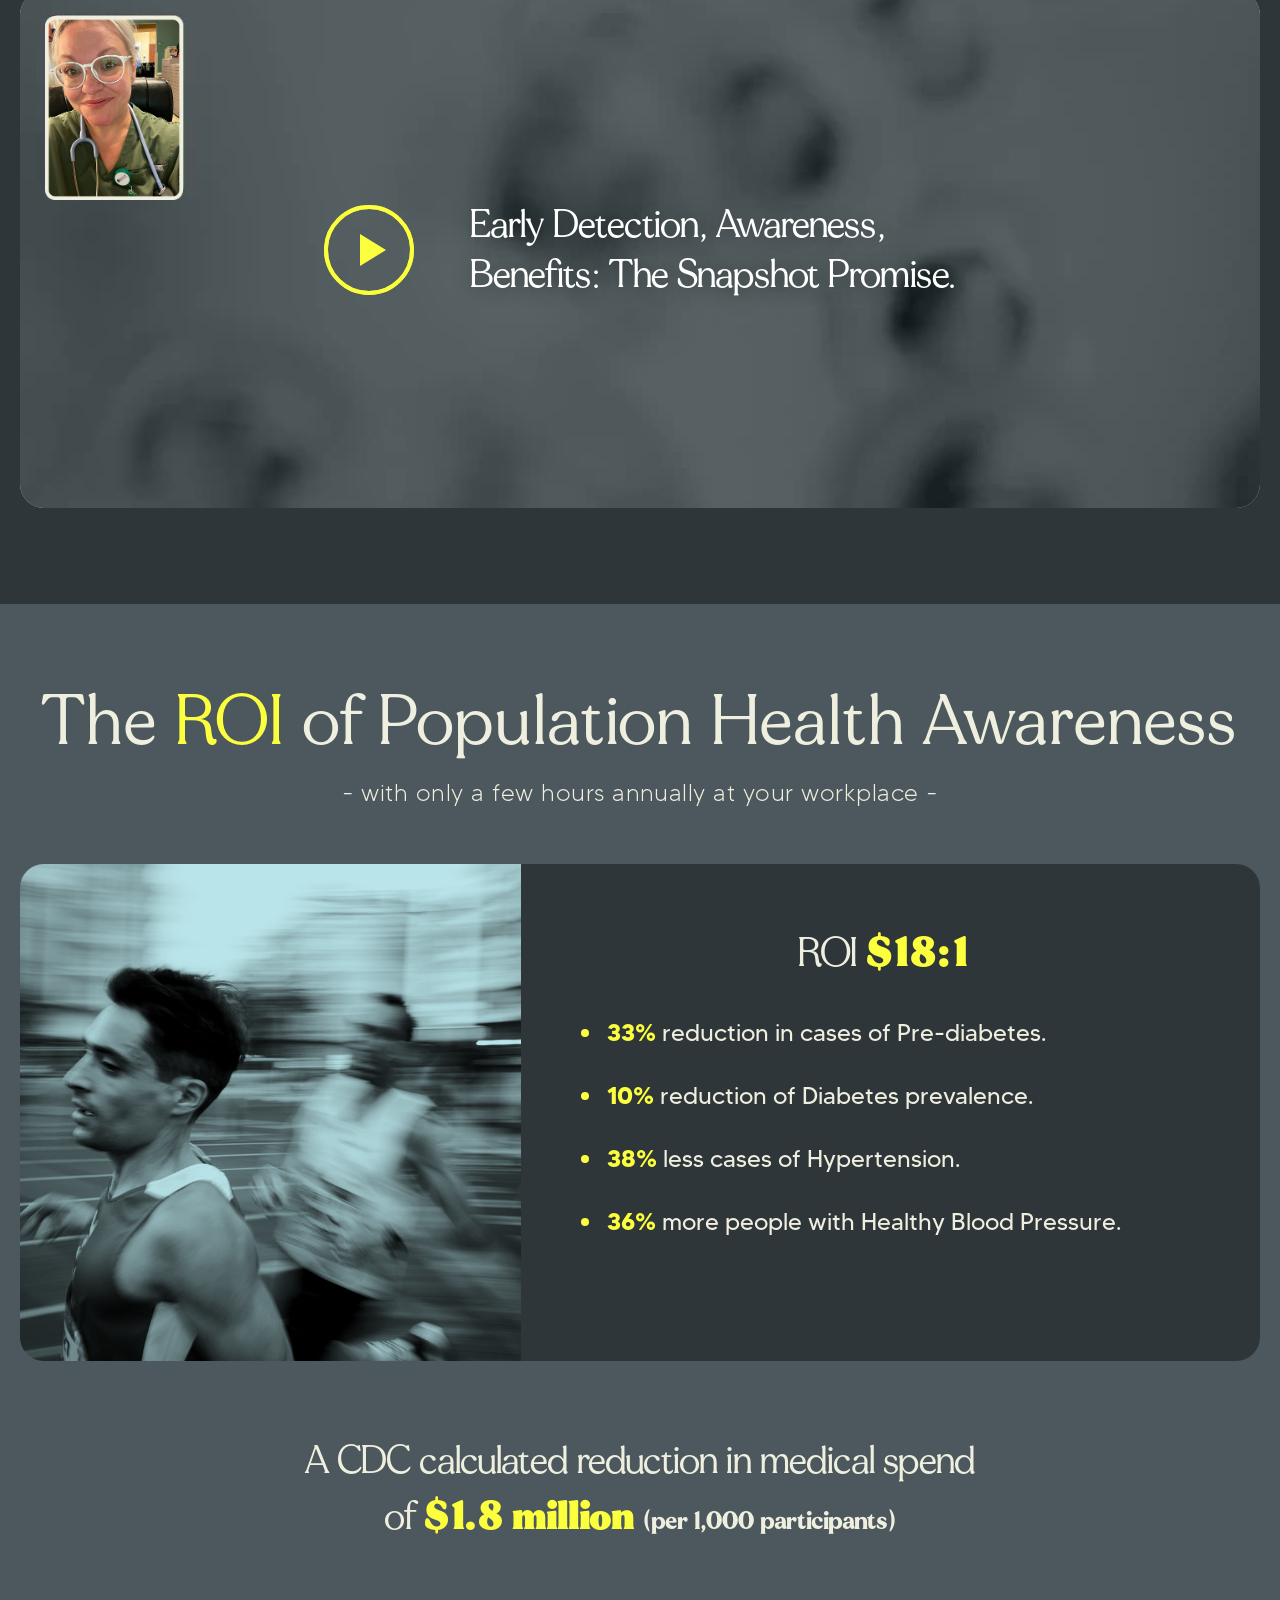
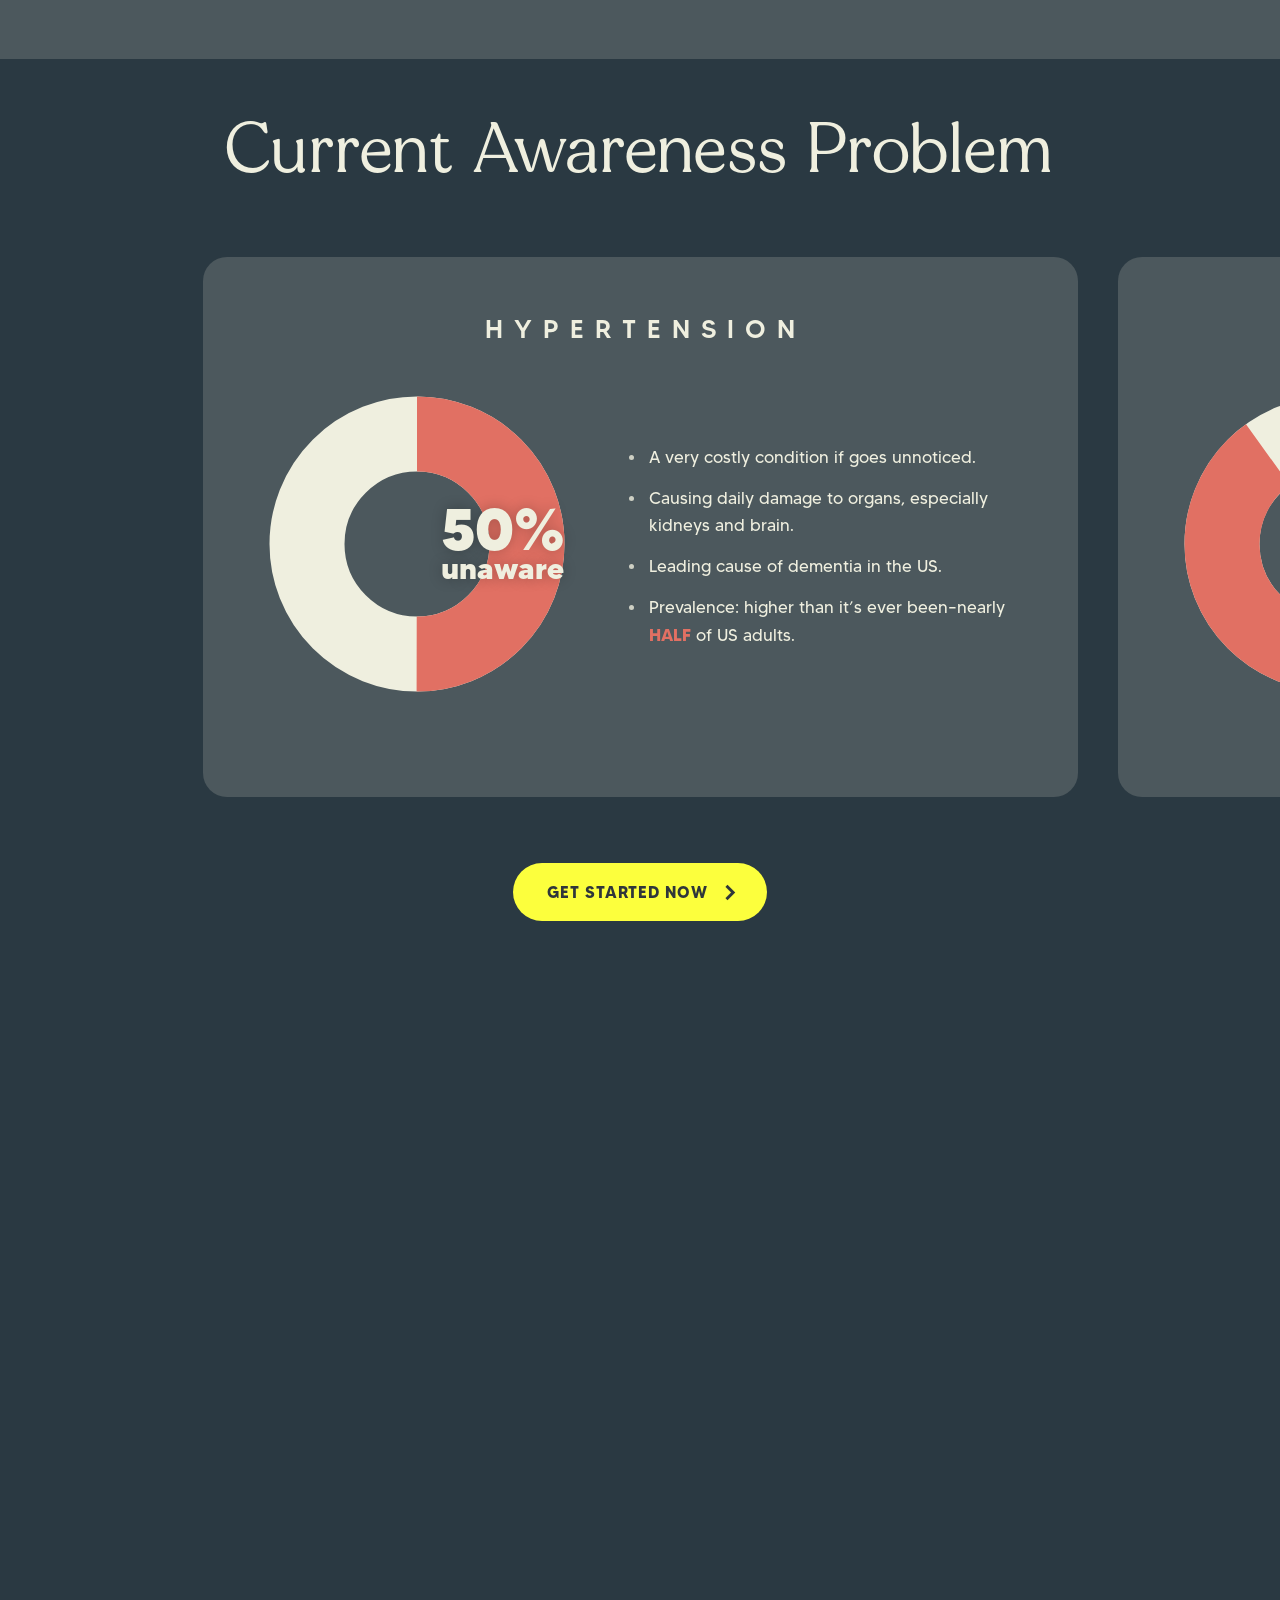
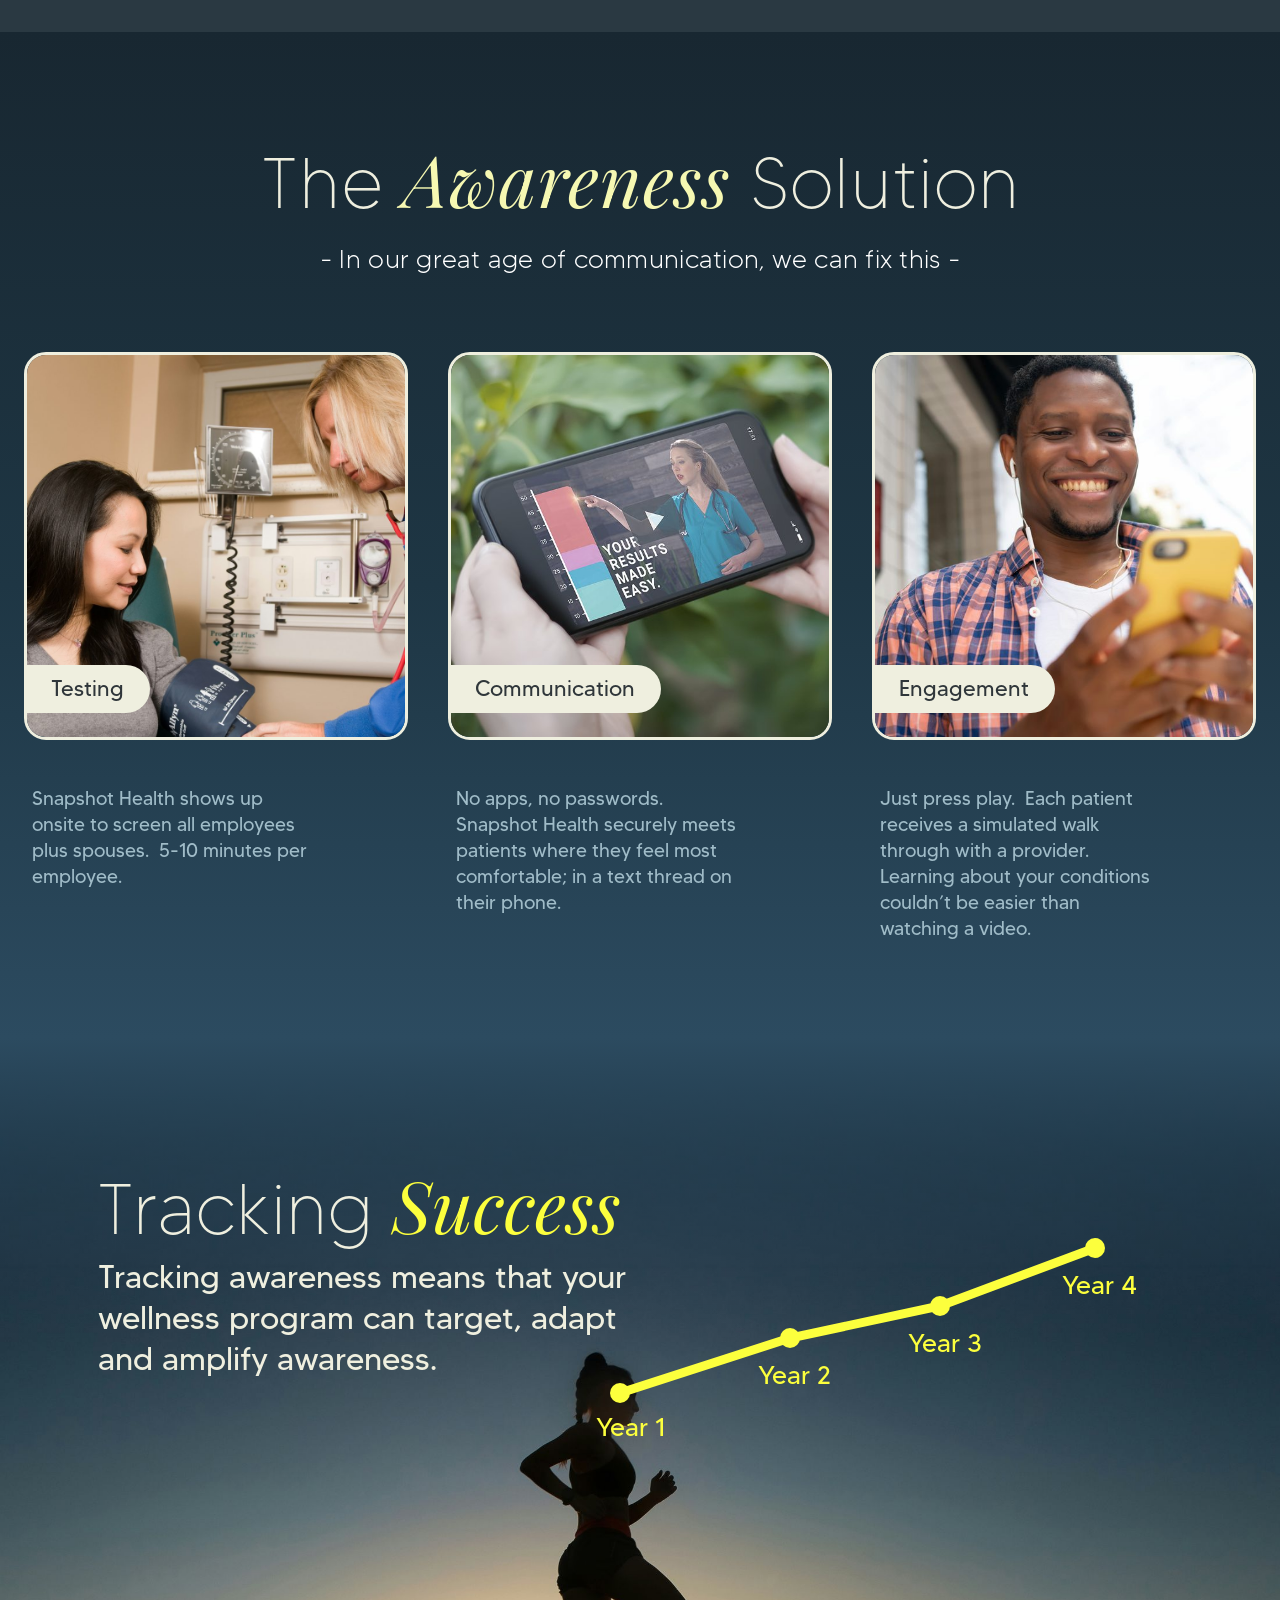
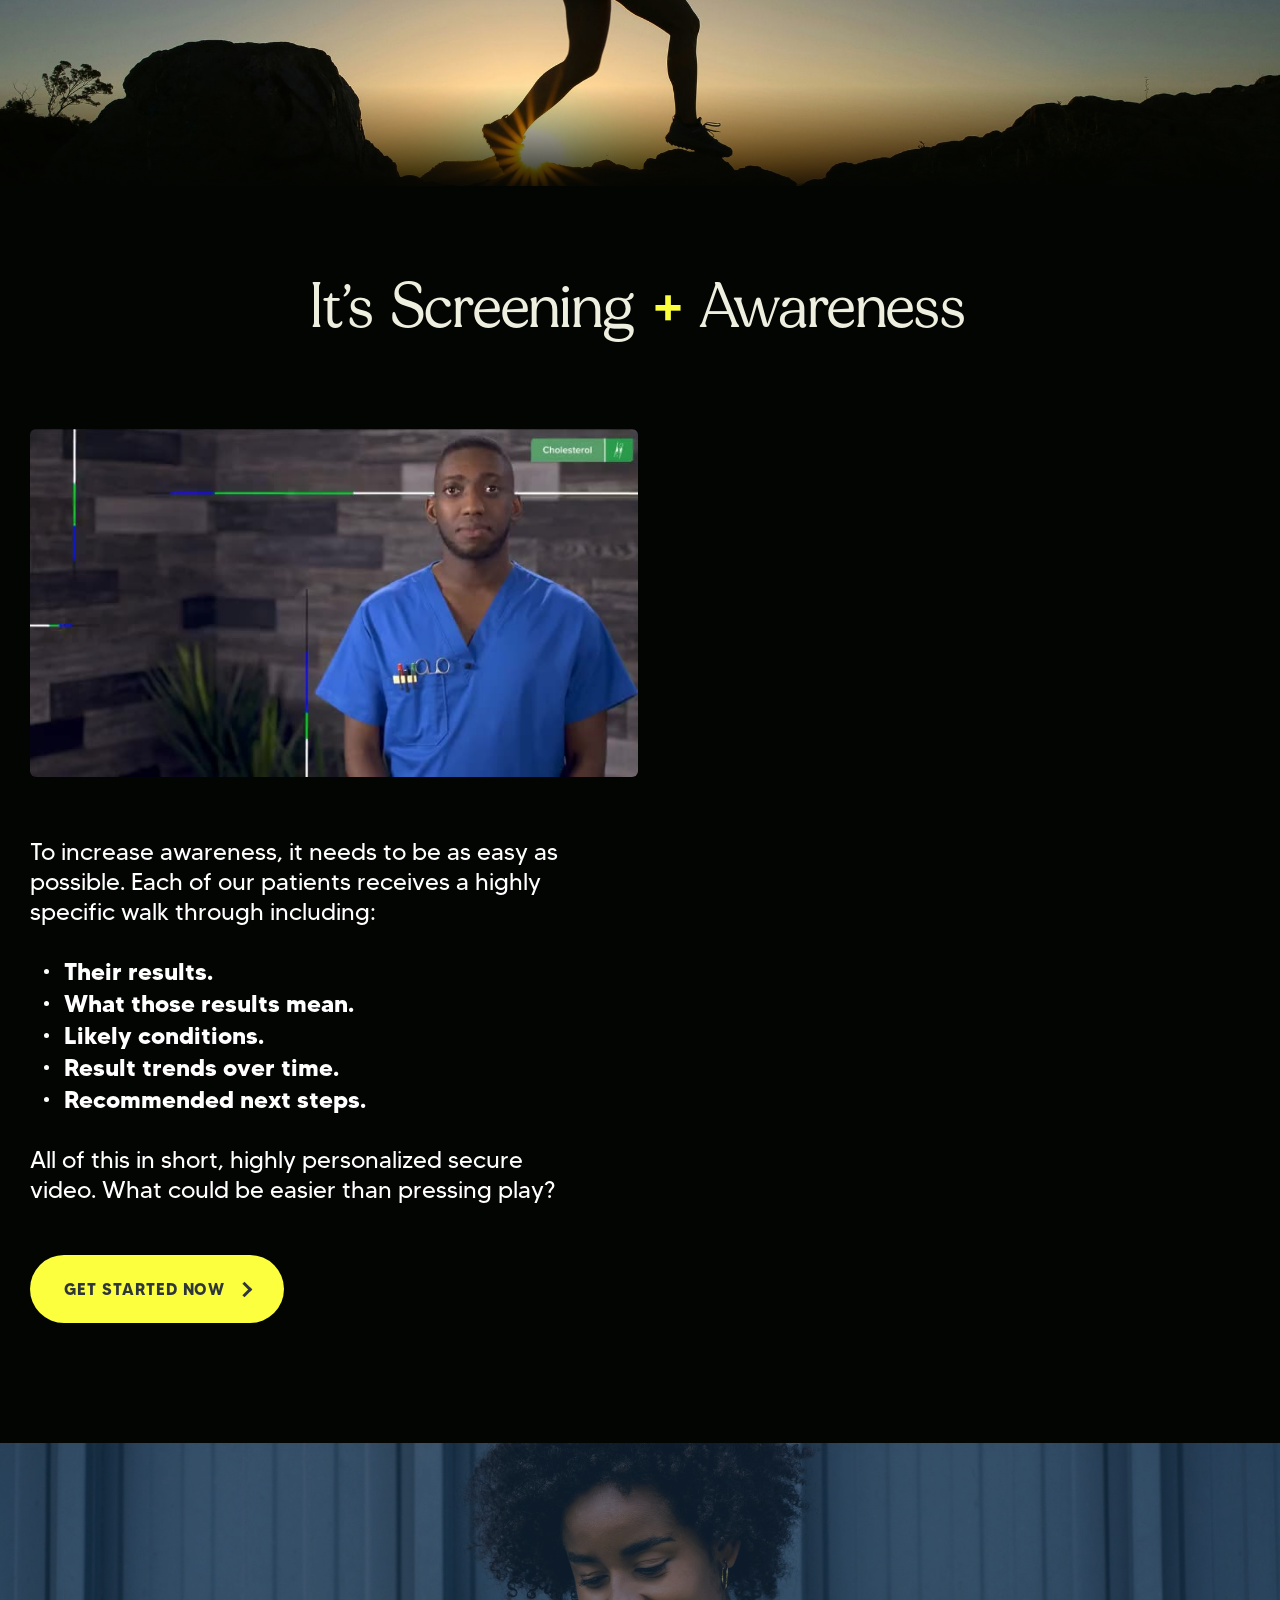
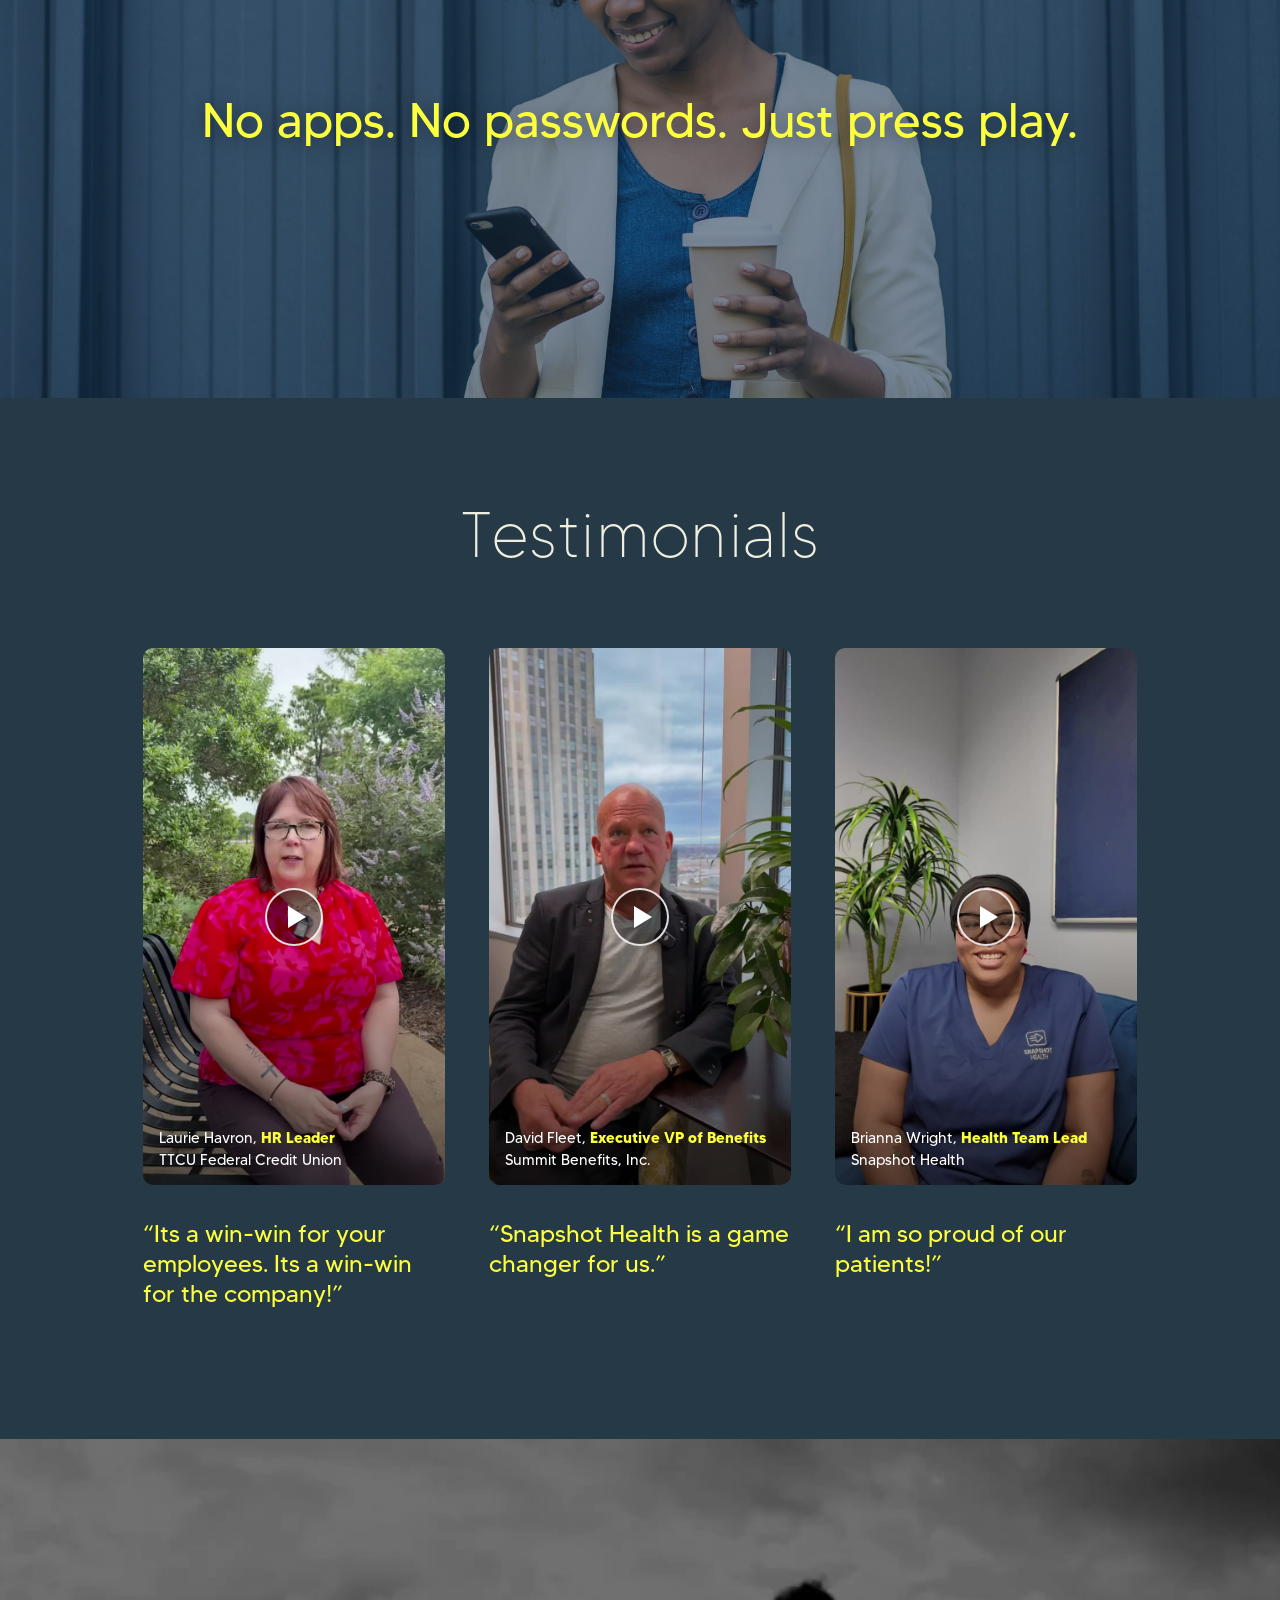
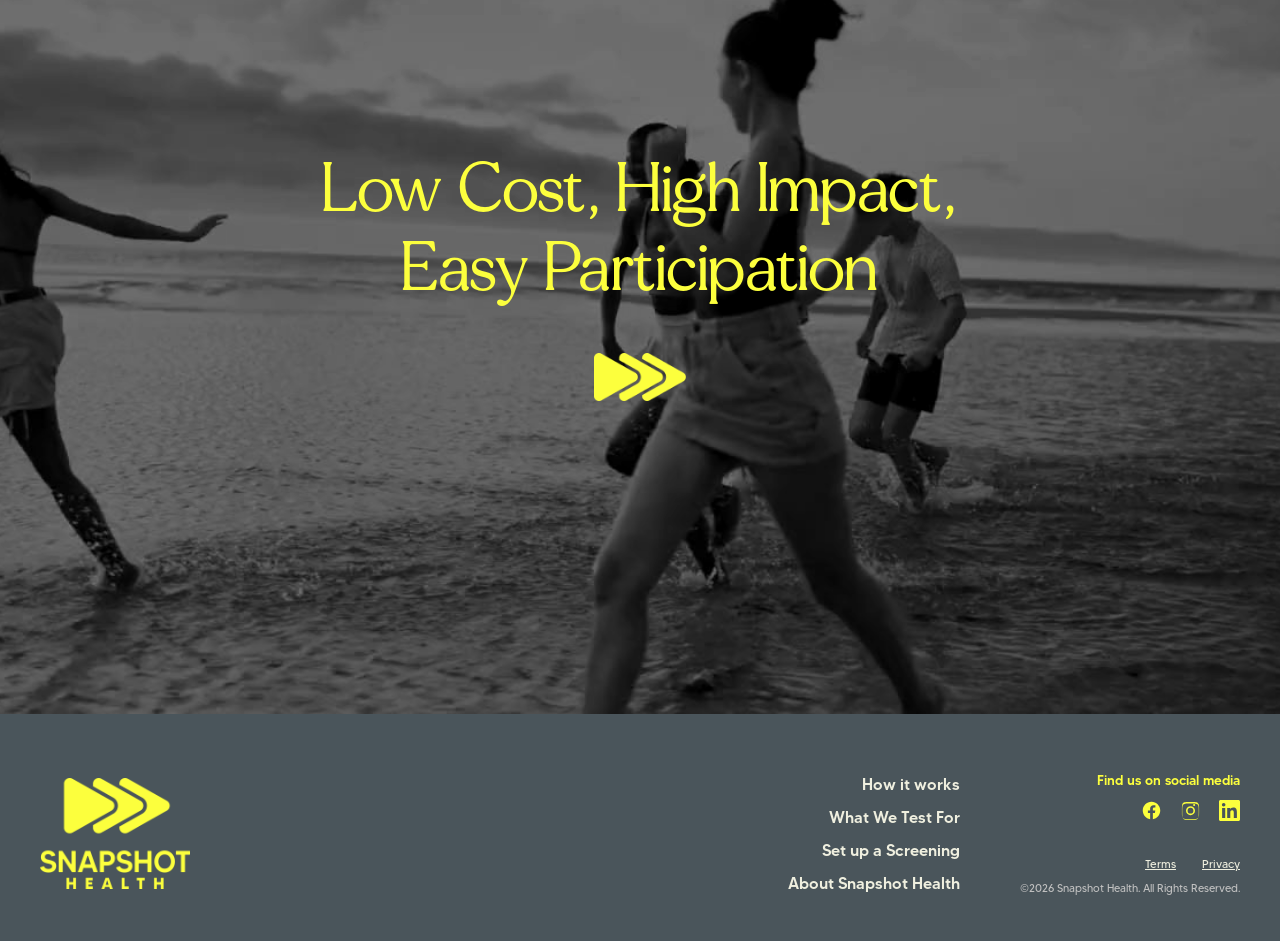
==== commit 98168fd9: "Fix: Corrected typos" ====
--- a/index.html
+++ b/index.html
@@ -44,17 +44,17 @@
   <div class="cols">
     <div class="col">
       <h3>Fast <span class="y">+</span> Easy</h3>
-      <p>We communicate health needs with video in a text message where people prefer. Simple. and secure.</p>
+      <p>We communicate health needs with video in a text message where people prefer. Simple and secure.</p>
     </div>
     <div class="sep"></div>
     <div class="col">
       <h3>No barriers</h3>
-      <p><b>No apps</b> to download. <b>No passwords</b> to memorize and store.</p>
+      <p><b>No apps</b> to download. <b>No passwords</b> to memorize or store.</p>
     </div>
     <div class="sep"></div>
     <div class="col">
       <h3>Reduce Cost</h3>
-      <p>Employee wellness programs built on health awareness see a drastic reduction in medical expendatures.</p>
+      <p>Employee wellness programs built on health awareness see a drastic reduction in medical expenditures.</p>
     </div>
   </div>
   <h3 class="watch">Watch the latest video</h3>
@@ -106,7 +106,7 @@
         </div>
         <ul class="pts">
           <li>A very costly condition if goes unnoticed.</li>
-          <li>Causing daily damage to organs, expeically kidneys and brain.</li>
+          <li>Causing daily damage to organs, especially kidneys and brain.</li>
           <li>Leading cause of dementia in the US.</li>
           <li>Prevalence: higher than it&rsquo;s ever been&ndash;nearly <b>HALF</b> of US adults.</li>
         </ul>
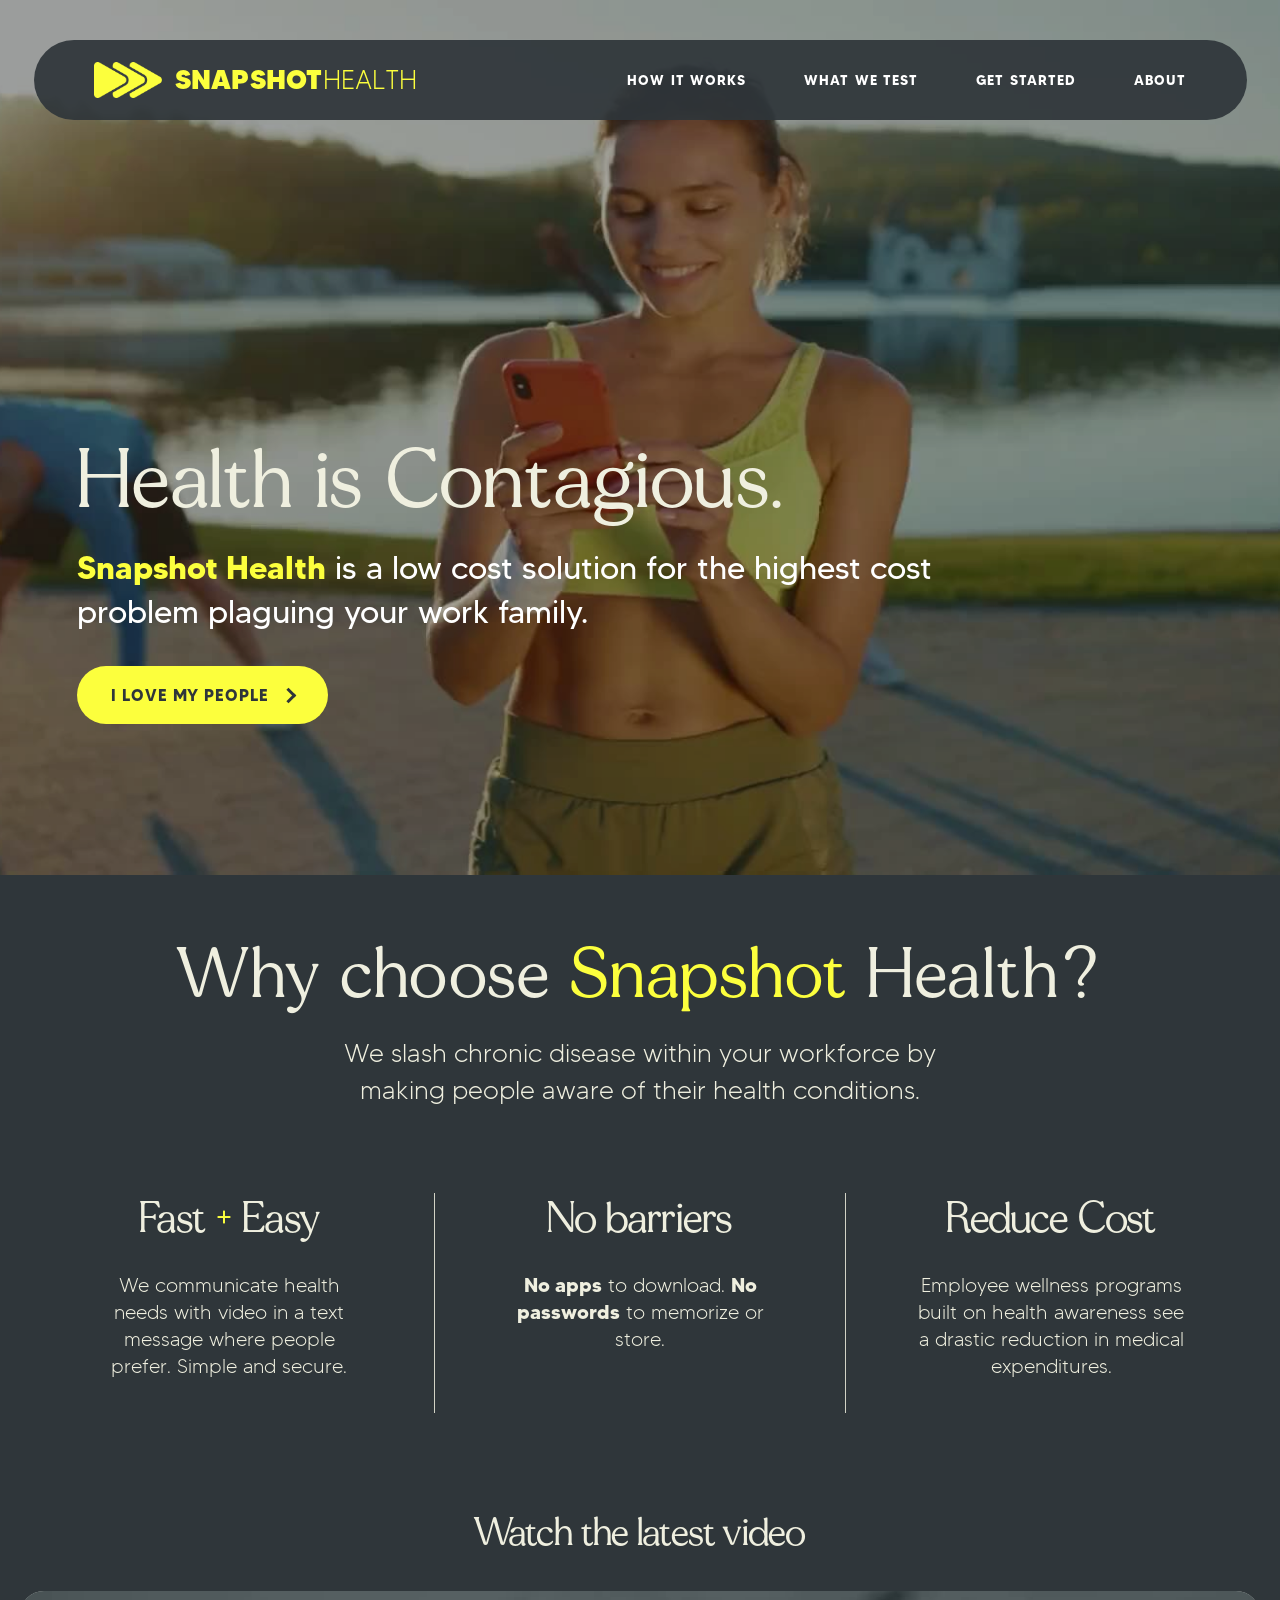
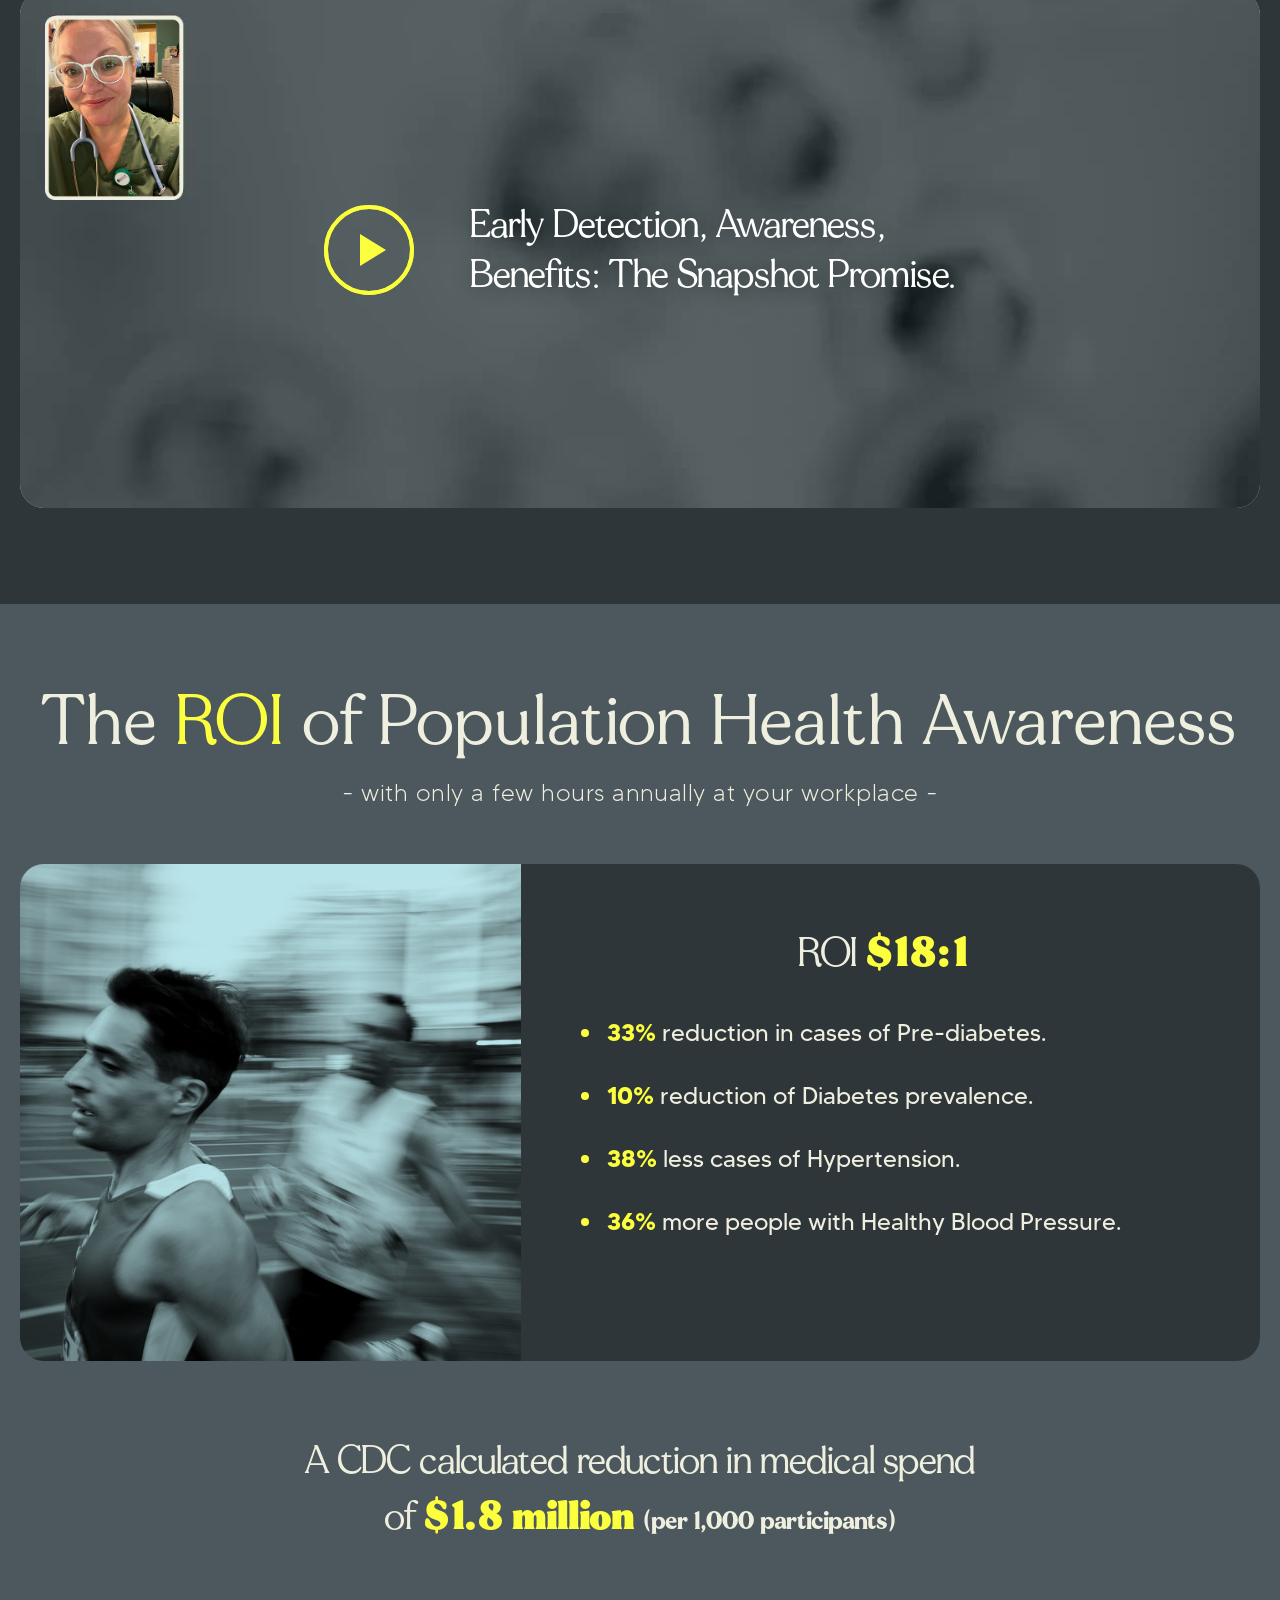
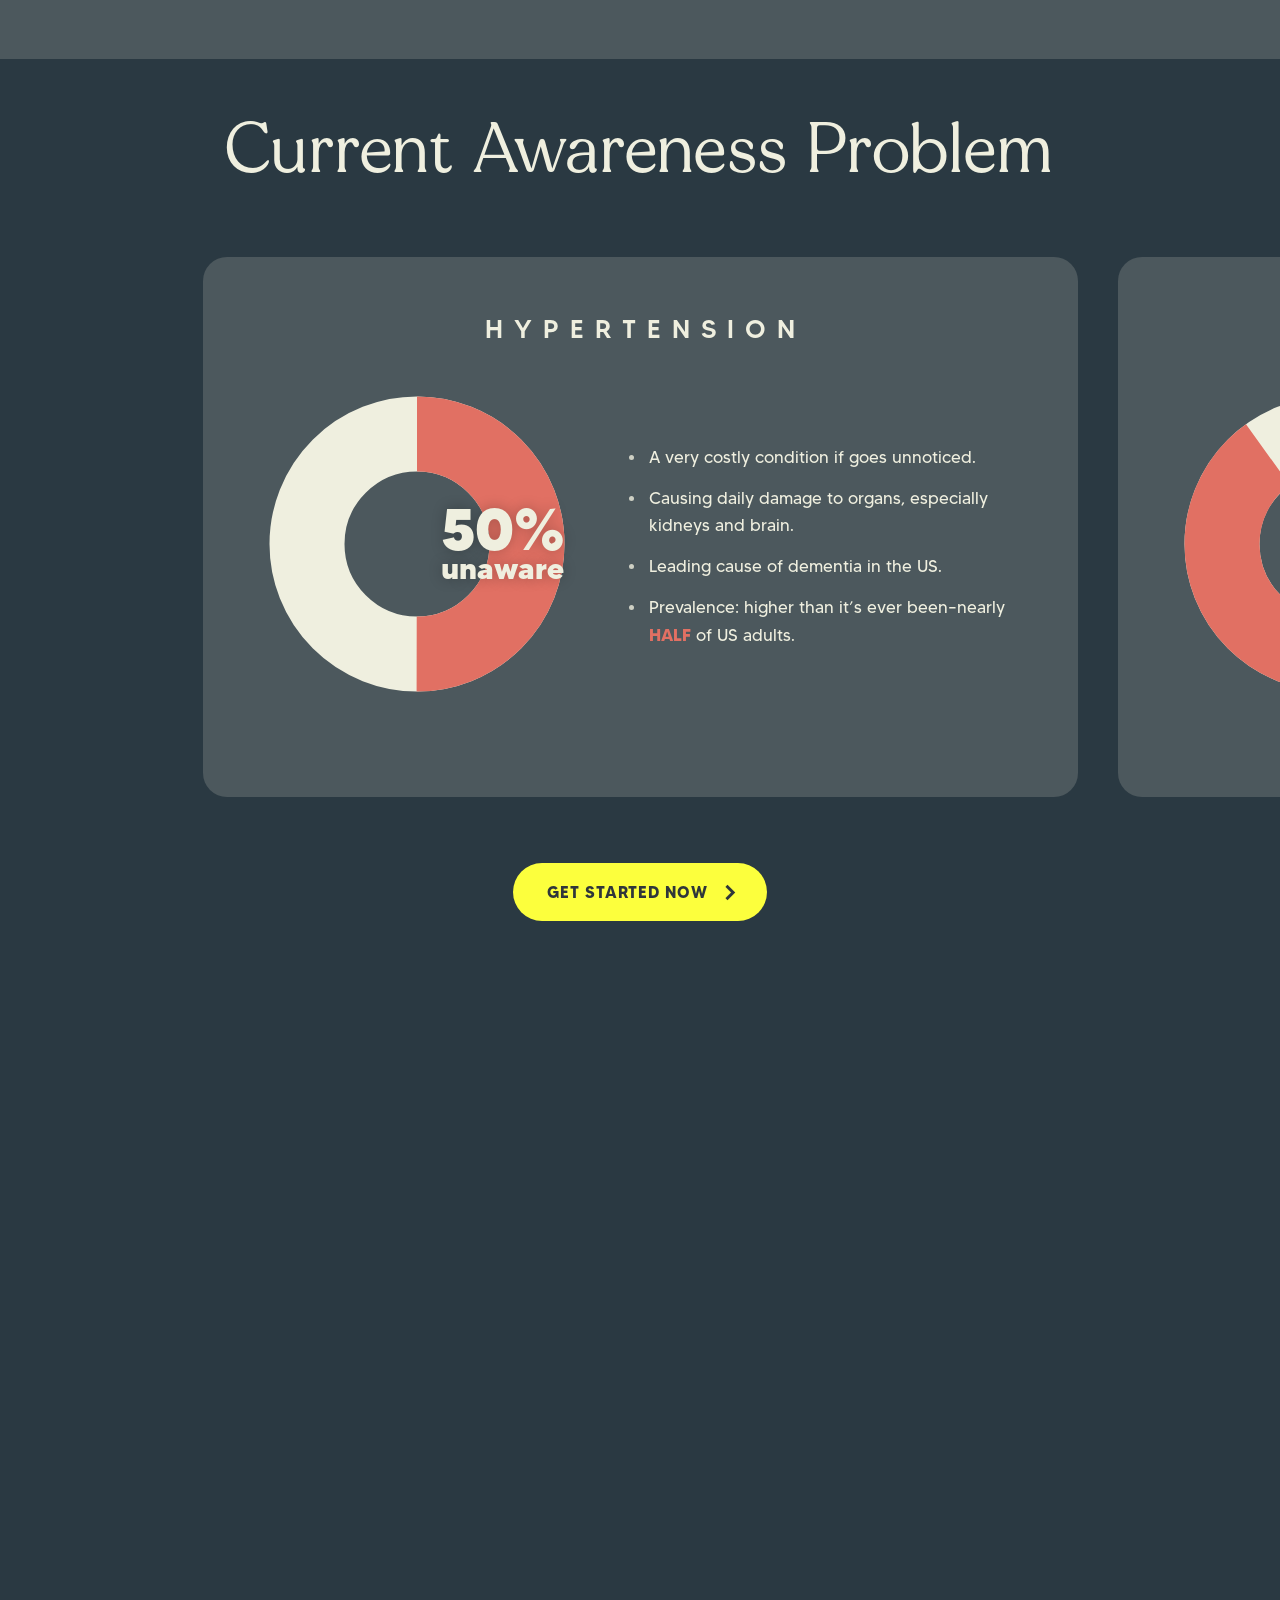
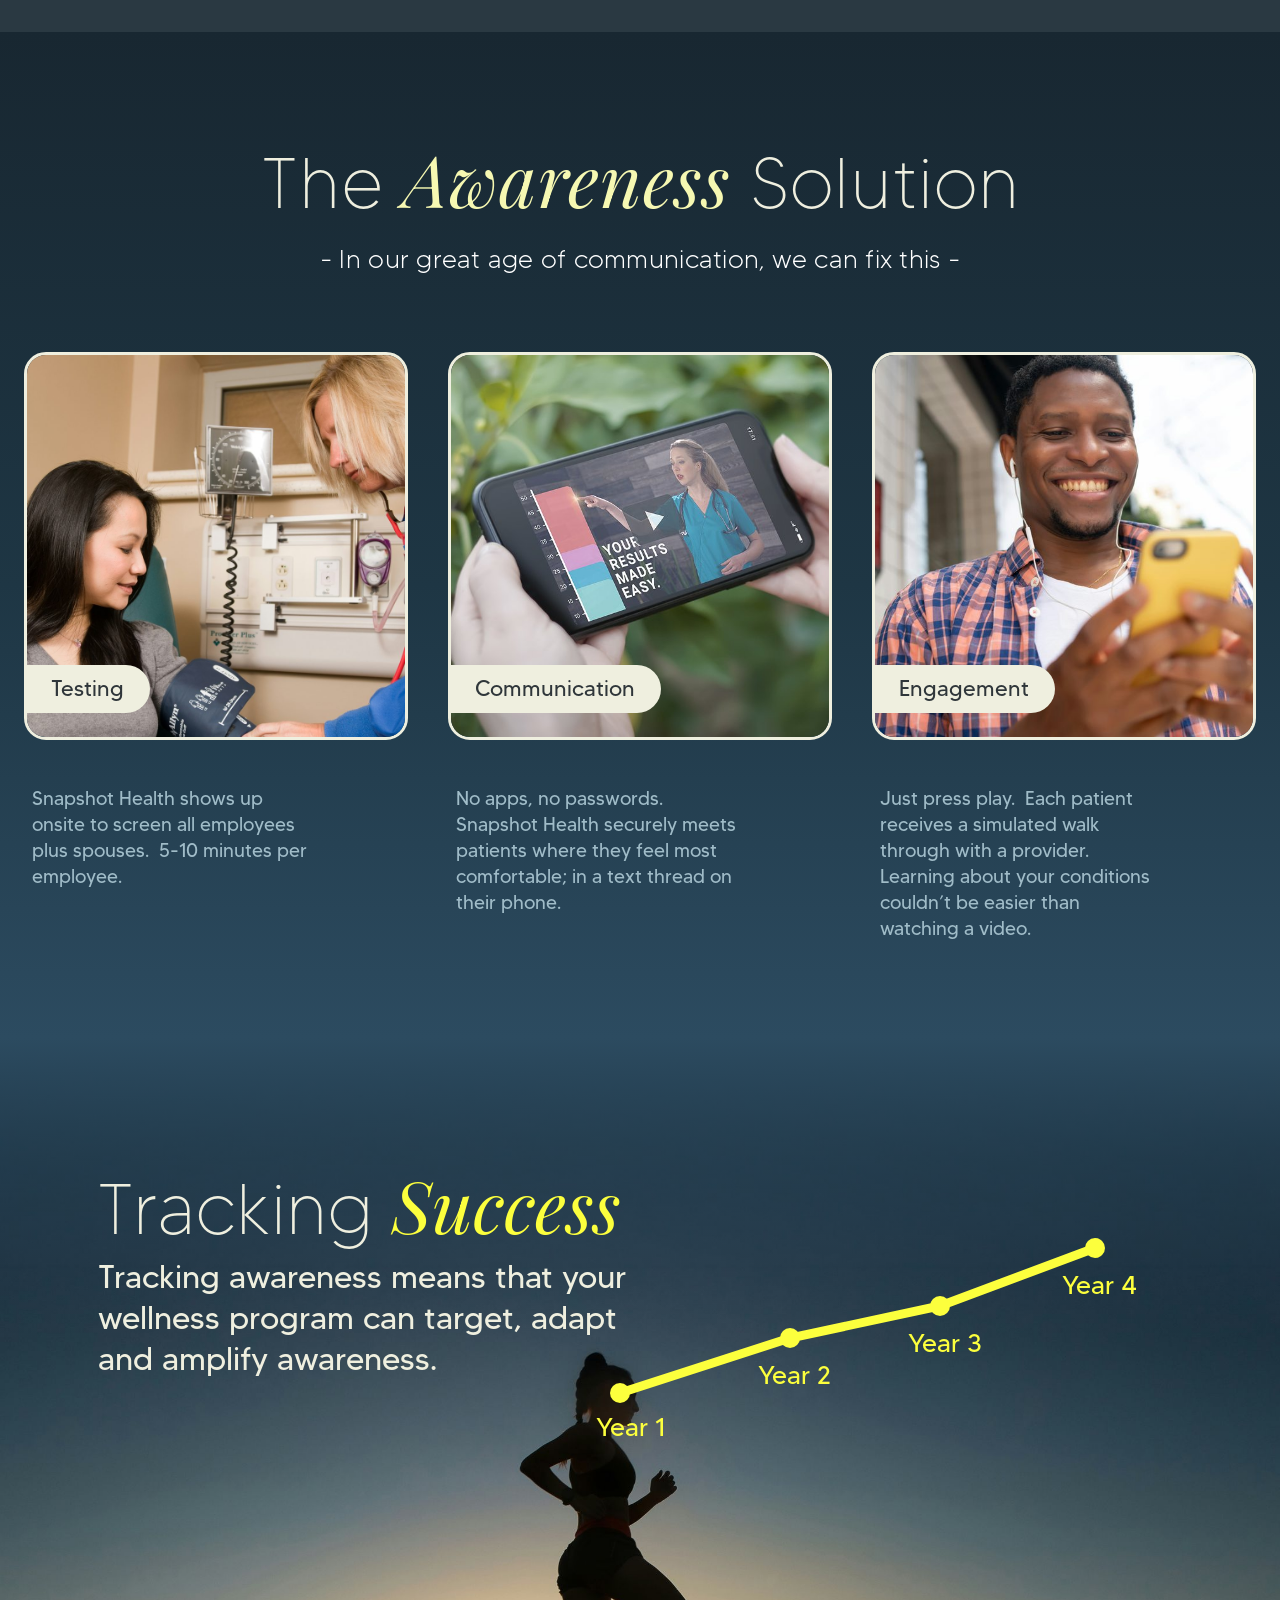
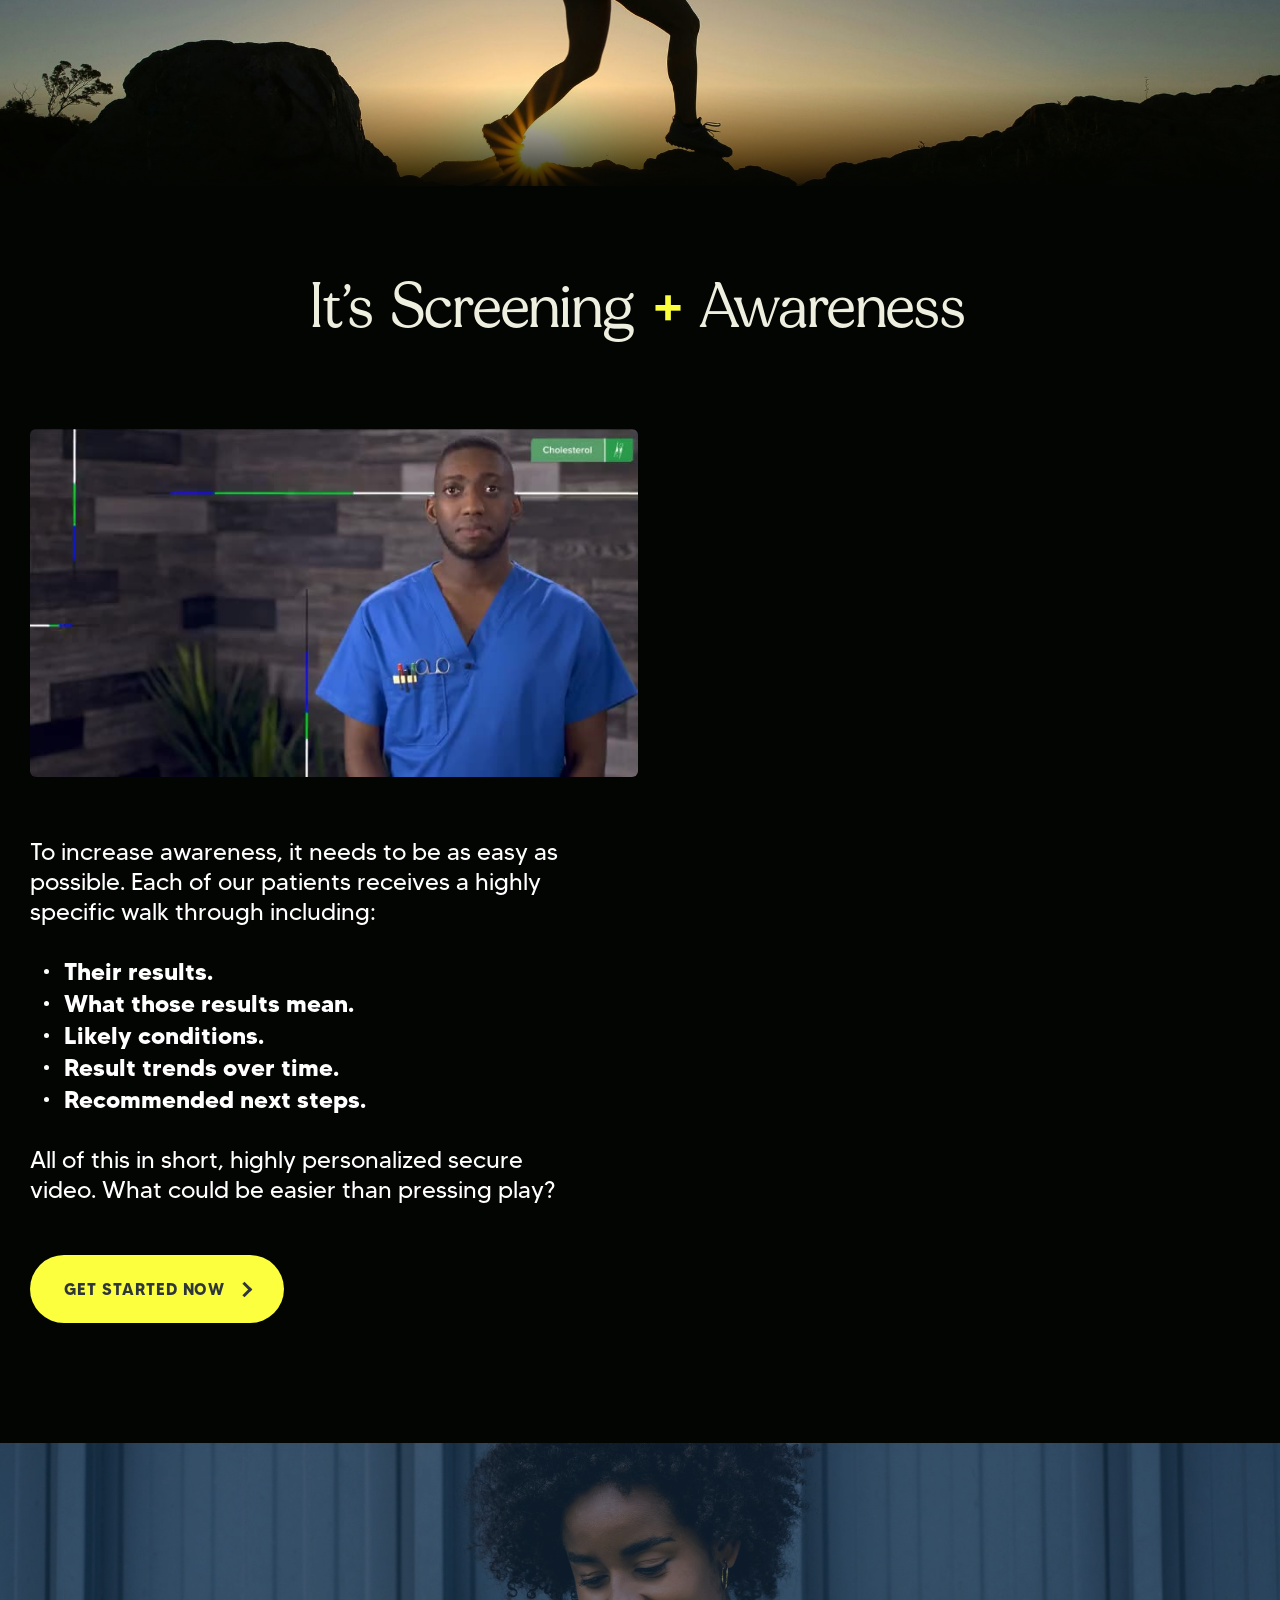
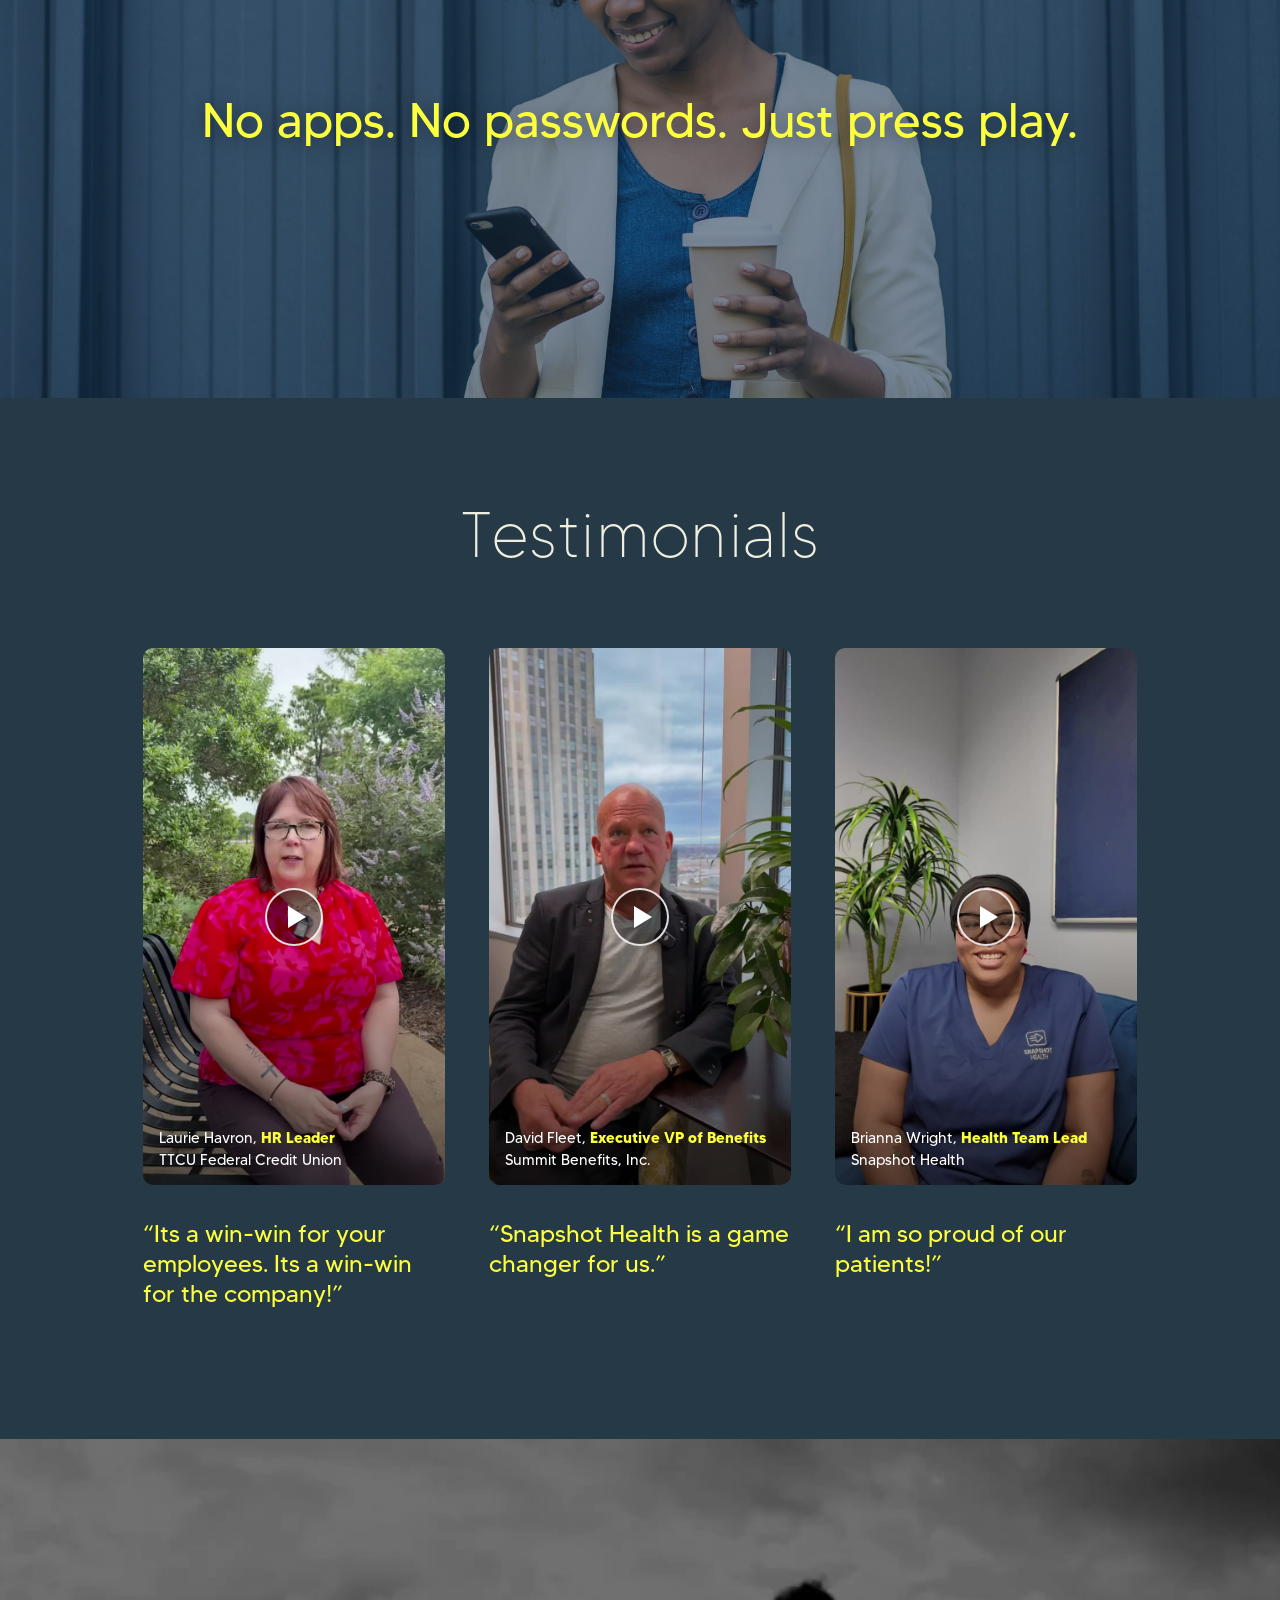
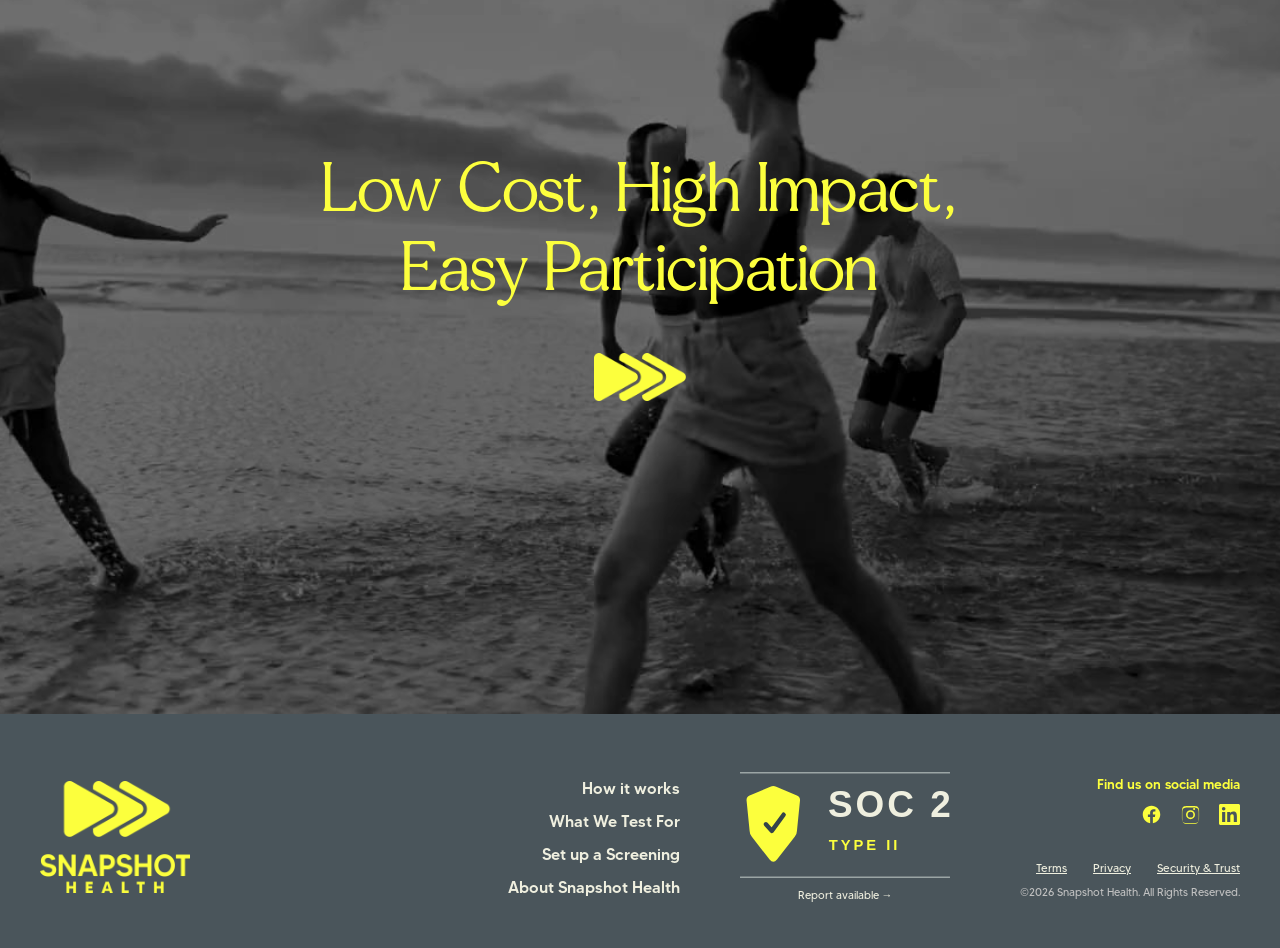
==== commit e850859d: "tweaks - security page" ====
--- a/index.html
+++ b/index.html
@@ -7,9 +7,27 @@
 <meta name="description" content="Snapshot Health is a low cost solution for the highest cost problem plaguing your work family.">
 <link rel="icon" type="image/png" href="assets/img/favicon.png">
 <link rel="icon" type="image/svg+xml" href="assets/img/favicon.svg">
-<link rel="stylesheet" href="assets/css/style.css">
+<link rel="stylesheet" href="assets/css/style.css?v=security-3">
+<script type="text/javascript">
+_linkedin_partner_id = "10024644";
+window._linkedin_data_partner_ids = window._linkedin_data_partner_ids || [];
+window._linkedin_data_partner_ids.push(_linkedin_partner_id);
+</script>
+<script type="text/javascript">
+(function(l) {
+if (!l){window.lintrk = function(a,b){window.lintrk.q.push([a,b])};
+window.lintrk.q=[]}
+var s = document.getElementsByTagName("script")[0];
+var b = document.createElement("script");
+b.type = "text/javascript";b.async = true;
+b.src = "https://snap.licdn.com/li.lms-analytics/insight.min.js";
+s.parentNode.insertBefore(b, s);})(window.lintrk);
+</script>
 </head>
 <body>
+<noscript>
+<img height="1" width="1" style="display:none;" alt="" src="https://px.ads.linkedin.com/collect/?pid=10024644&fmt=gif" />
+</noscript>
 
 <!-- ===================== HERO ===================== -->
 <header class="hero">
@@ -329,7 +347,7 @@
 </section>
 
 <!-- ===================== FOOTER ===================== -->
-<footer class="site-footer">
+<footer class="site-footer" id="site-footer">
   <div class="grid">
     <img class="logo" src="assets/img/snap-logo-b2b-yellow.png" alt="Snapshot Health">
     <div class="fl">
@@ -338,6 +356,10 @@
       <a href="about.html#contact">Set up a Screening</a>
       <a href="about.html">About Snapshot Health</a>
     </div>
+    <a class="soc2-badge" href="security.html" aria-label="SOC 2 Type II report available">
+      <img class="soc2-badge-art" src="assets/img/soc2-type-ii.svg?v=rounded-1" width="210" height="106" alt="SOC 2 Type II">
+      <span class="soc2-badge-note">Report available <span aria-hidden="true">→</span></span>
+    </a>
     <div class="right">
       <div class="fs">Find us on social media</div>
       <div class="socials">
@@ -345,7 +367,7 @@
         <a href="https://www.instagram.com/snapshothealth/" target="_blank" rel="noopener" aria-label="Instagram"><svg viewBox="0 0 24 24"><path d="M12 2.2c3.2 0 3.58.01 4.85.07 1.17.05 1.8.25 2.23.41.56.22.96.48 1.38.9.42.42.68.82.9 1.38.16.42.36 1.06.41 2.23.06 1.27.07 1.65.07 4.85s-.01 3.58-.07 4.85c-.05 1.17-.25 1.8-.41 2.23-.22.56-.48.96-.9 1.38-.42.42-.82.68-1.38.9-.42.16-1.06.36-2.23.41-1.27.06-1.65.07-4.85.07s-3.58-.01-4.85-.07c-1.17-.05-1.8-.25-2.23-.41a3.72 3.72 0 0 1-1.38-.9 3.72 3.72 0 0 1-.9-1.38c-.16-.42-.36-1.06-.41-2.23C2.21 15.58 2.2 15.2 2.2 12s.01-3.58.07-4.85c.05-1.17.25-1.8.41-2.23.22-.56.48-.96.9-1.38.42-.42.82-.68 1.38-.9.42-.16 1.06-.36 2.23-.41C8.42 2.21 8.8 2.2 12 2.2Zm0 1.8c-3.15 0-3.52.01-4.76.07-1.08.05-1.67.23-2.06.38-.52.2-.89.44-1.28.83-.39.39-.63.76-.83 1.28-.15.39-.33.98-.38 2.06-.06 1.24-.07 1.61-.07 4.76s.01 3.52.07 4.76c.05 1.08.23 1.67.38 2.06.2.52.44.89.83 1.28.39.39.76.63 1.28.83.39.15.98.33 2.06.38 1.24.06 1.61.07 4.76.07s3.52-.01 4.76-.07c1.08-.05 1.67-.23 2.06-.38.52-.2.89-.44 1.28-.83.39-.39.63-.76.83-1.28.15-.39.33-.98.38-2.06.06-1.24.07-1.61.07-4.76s-.01-3.52-.07-4.76c-.05-1.08-.23-1.67-.38-2.06-.2-.52-.44-.89-.83-1.28a3.32 3.32 0 0 0-1.28-.83c-.39-.15-.98-.33-2.06-.38-1.24-.06-1.61-.07-4.76-.07Zm0 3.06a5.14 5.14 0 1 1 0 10.28 5.14 5.14 0 0 1 0-10.28Zm0 8.47a3.33 3.33 0 1 0 0-6.66 3.33 3.33 0 0 0 0 6.66Zm5.34-9.87a1.2 1.2 0 1 1-2.4 0 1.2 1.2 0 0 1 2.4 0Z"/></svg></a>
         <a href="https://www.linkedin.com/company/snapshot-health/" target="_blank" rel="noopener" aria-label="LinkedIn"><svg viewBox="0 0 24 24"><path d="M20.45 20.45h-3.55v-5.57c0-1.33-.03-3.04-1.85-3.04-1.86 0-2.14 1.45-2.14 2.94v5.67H9.36V9h3.41v1.56h.05c.47-.9 1.63-1.85 3.36-1.85 3.6 0 4.27 2.37 4.27 5.46v6.28ZM5.34 7.43a2.06 2.06 0 1 1 0-4.12 2.06 2.06 0 0 1 0 4.12ZM7.12 20.45H3.55V9h3.57v11.45ZM22.22 0H1.77C.79 0 0 .77 0 1.72v20.55C0 23.23.79 24 1.77 24h20.45c.98 0 1.78-.77 1.78-1.73V1.72C24 .77 23.2 0 22.22 0Z"/></svg></a>
       </div>
-      <div class="legal"><a href="terms.html">Terms</a><a href="privacy.html">Privacy</a></div>
+      <div class="legal"><a href="terms.html">Terms</a><a href="privacy.html">Privacy</a><a href="security.html">Security &amp; Trust</a></div>
       <div class="copy">&copy;2026 Snapshot Health. All Rights Reserved.</div>
     </div>
   </div>
--- a/assets/css/style.css
+++ b/assets/css/style.css
@@ -383,7 +383,7 @@
 .site-footer { background: #4A555B; padding: 58px 0 46px; }
 .site-footer .grid {
   width: min(1280px, calc(100% - 80px)); margin: 0 auto;
-  display: grid; grid-template-columns: 1fr auto auto; gap: 120px; align-items: center;
+  display: grid; grid-template-columns: 1fr auto auto auto; gap: 54px; align-items: center;
 }
 .site-footer .logo { width: 150px; }
 .site-footer .fl { text-align: right; }
@@ -397,6 +397,17 @@
 .site-footer .legal { margin-top: 32px; font-size: 11.5px; color: var(--cream); }
 .site-footer .legal a { text-decoration: underline; margin-left: 26px; }
 .site-footer .copy { margin-top: 10px; font-size: 11px; color: var(--gray-light); }
+
+/* ---------- Security & Trust ---------- */
+/* Custom Snapshot Health mark, matching the approved footer reference. */
+.soc2-badge { display: block; width: 210px; max-width: 100%; color: var(--cream); }
+.soc2-badge-art { display: block; width: 100%; height: auto; }
+.soc2-badge-note { display: block; margin-top: 10px; font-size: 11px; text-align: center; }
+.soc2-badge:hover .soc2-badge-note { color: var(--yellow); }
+.soc2-badge:focus-visible { outline: 2px solid var(--yellow); outline-offset: 8px; }
+.legal-page .body .notice h2 { margin: 0 0 12px; }
+.security-contact-label { margin-top: 22px; }
+.security-contact { width: 252px; height: auto; margin-top: 8px; }
 
 /* ============================================================
    SUB PAGES (What we test / About)
@@ -693,11 +704,11 @@
   .site-footer .logo { width: 120px; }
   .site-footer .fl { text-align: left; }
   .site-footer .fl a + a { margin-top: 15px; }
+  .site-footer .soc2-badge { width: 210px; }
   .site-footer .right { text-align: left; }
   .site-footer .socials { justify-content: flex-start; }
   .site-footer .legal { margin-top: 24px; }
   .site-footer .legal a { margin-left: 0; margin-right: 26px; }
-
   /* subpages */
   .subhero h1 { padding: 0 18px; }
   .about-block { min-height: 0; }
@@ -782,6 +793,8 @@
 }
 
 @media (max-width: 1020px) {
+  /* Footer tablet layout is scoped separately to preserve the mobile column. */
+
   /* hero */
   .hero h1 { font-size: 64px; line-height: 62px; }
   .hero .sub { font-size: 26px; line-height: 36px; max-width: 640px; }
@@ -933,3 +946,7 @@
   .subhero video.bg, .subhero img.bg { object-position: 55% 50%; }
   .subhero h1 { margin-top: 26px; font-size: 34px; line-height: 44px; }
 }
+
+@media (min-width: 761px) and (max-width: 1020px) {
+  .site-footer .grid { grid-template-columns: 1fr auto; gap: 42px; }
+}
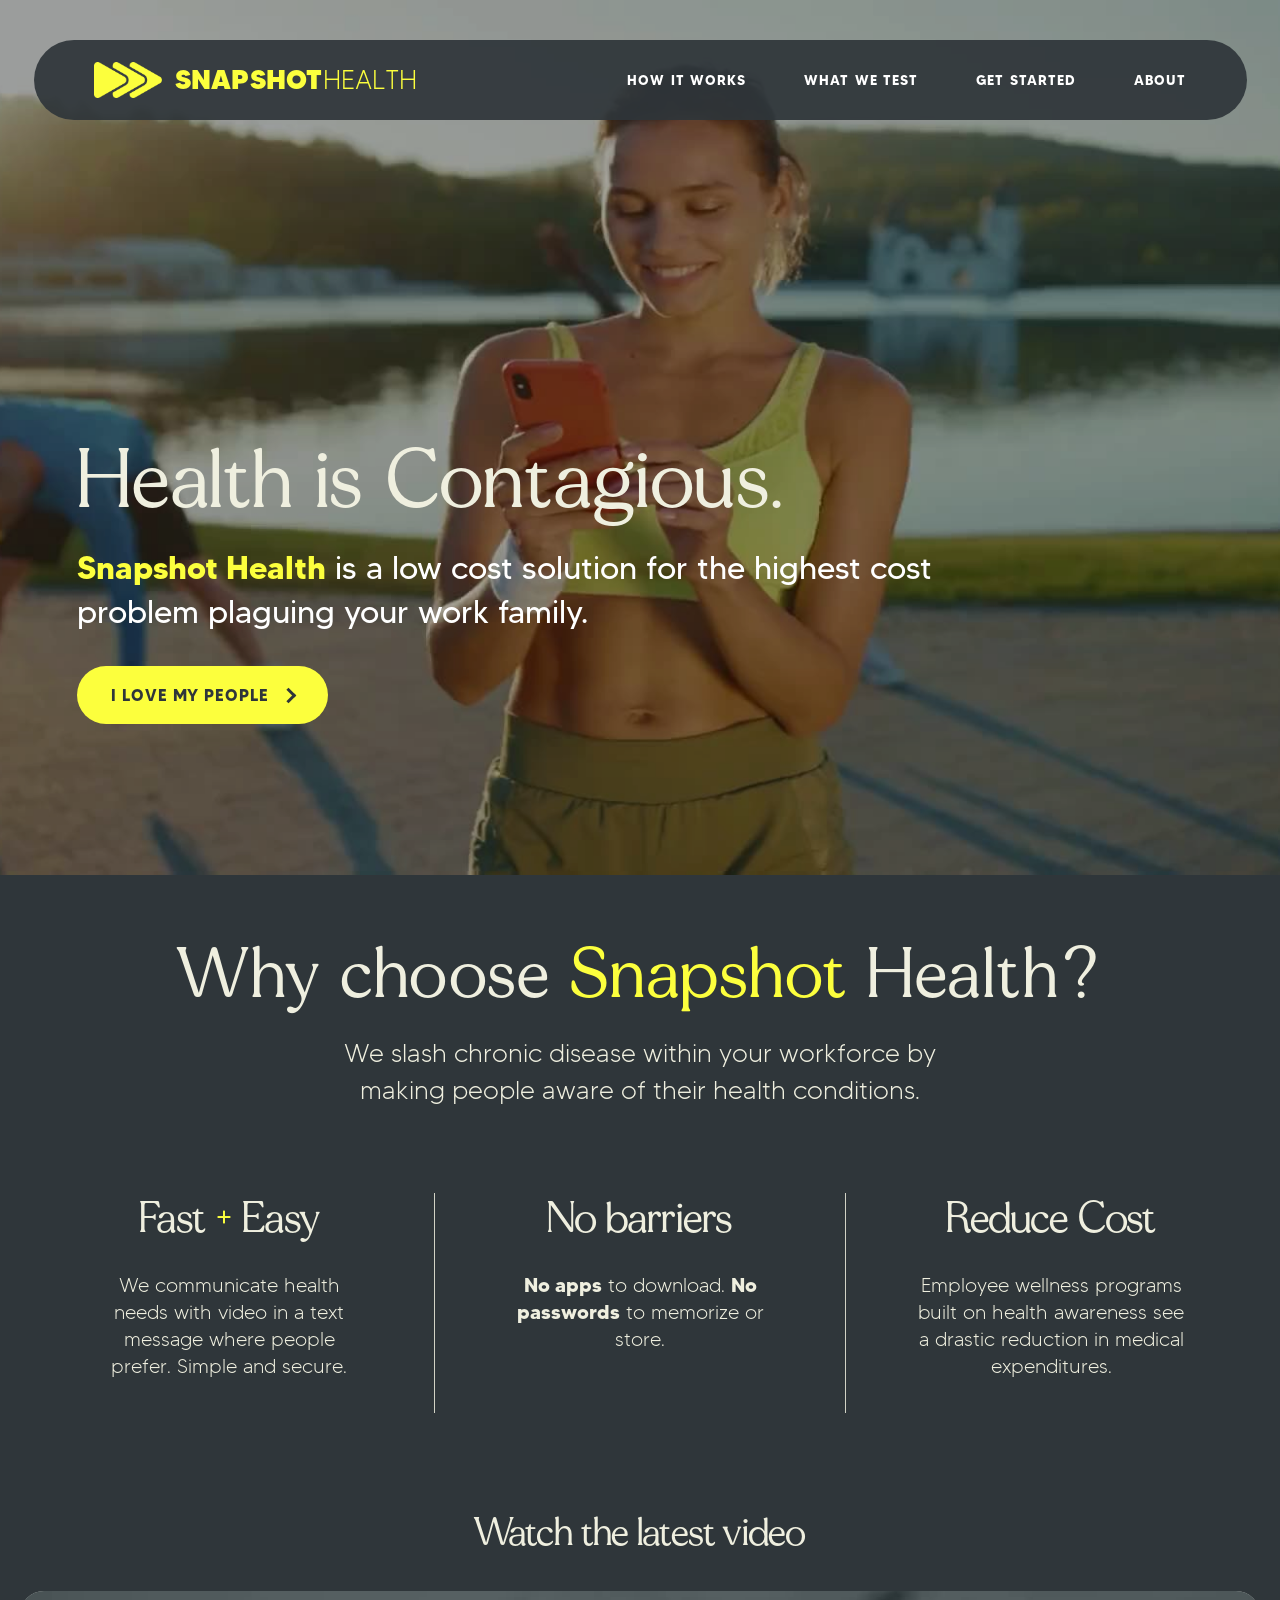
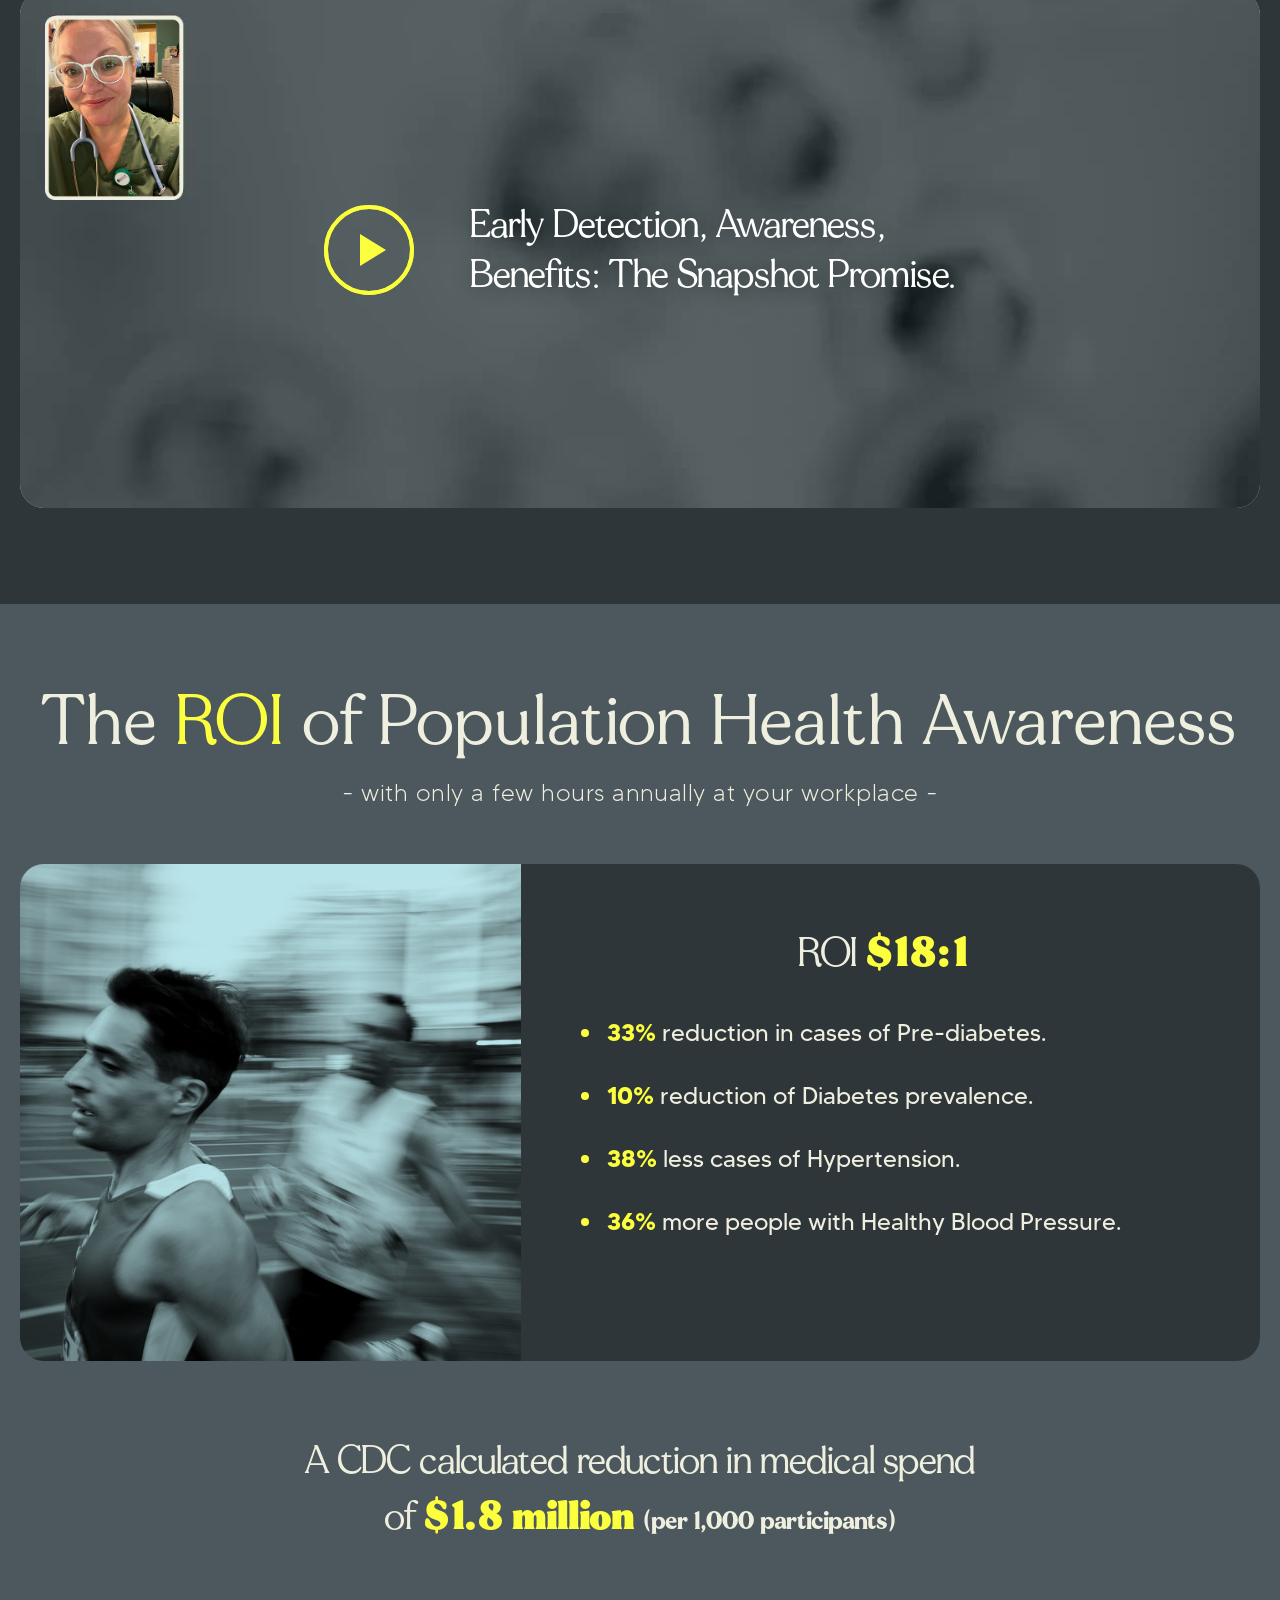
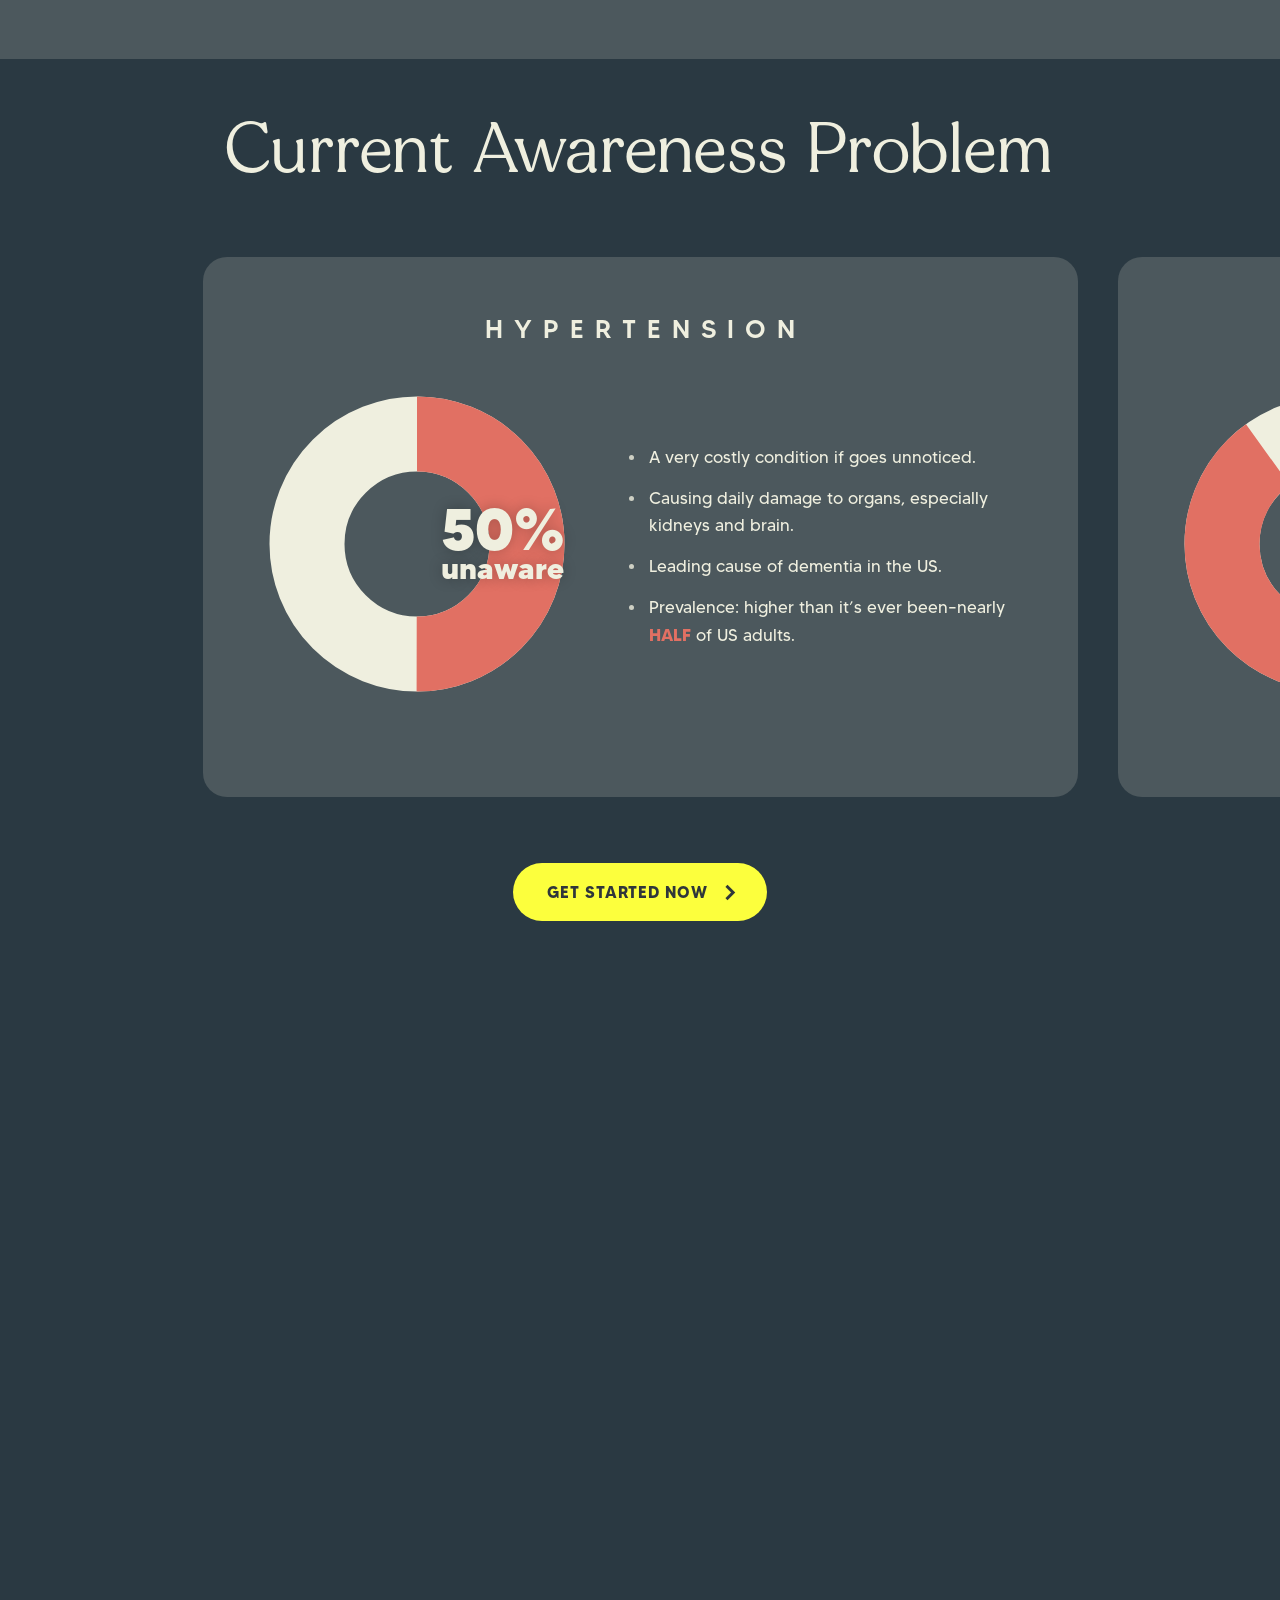
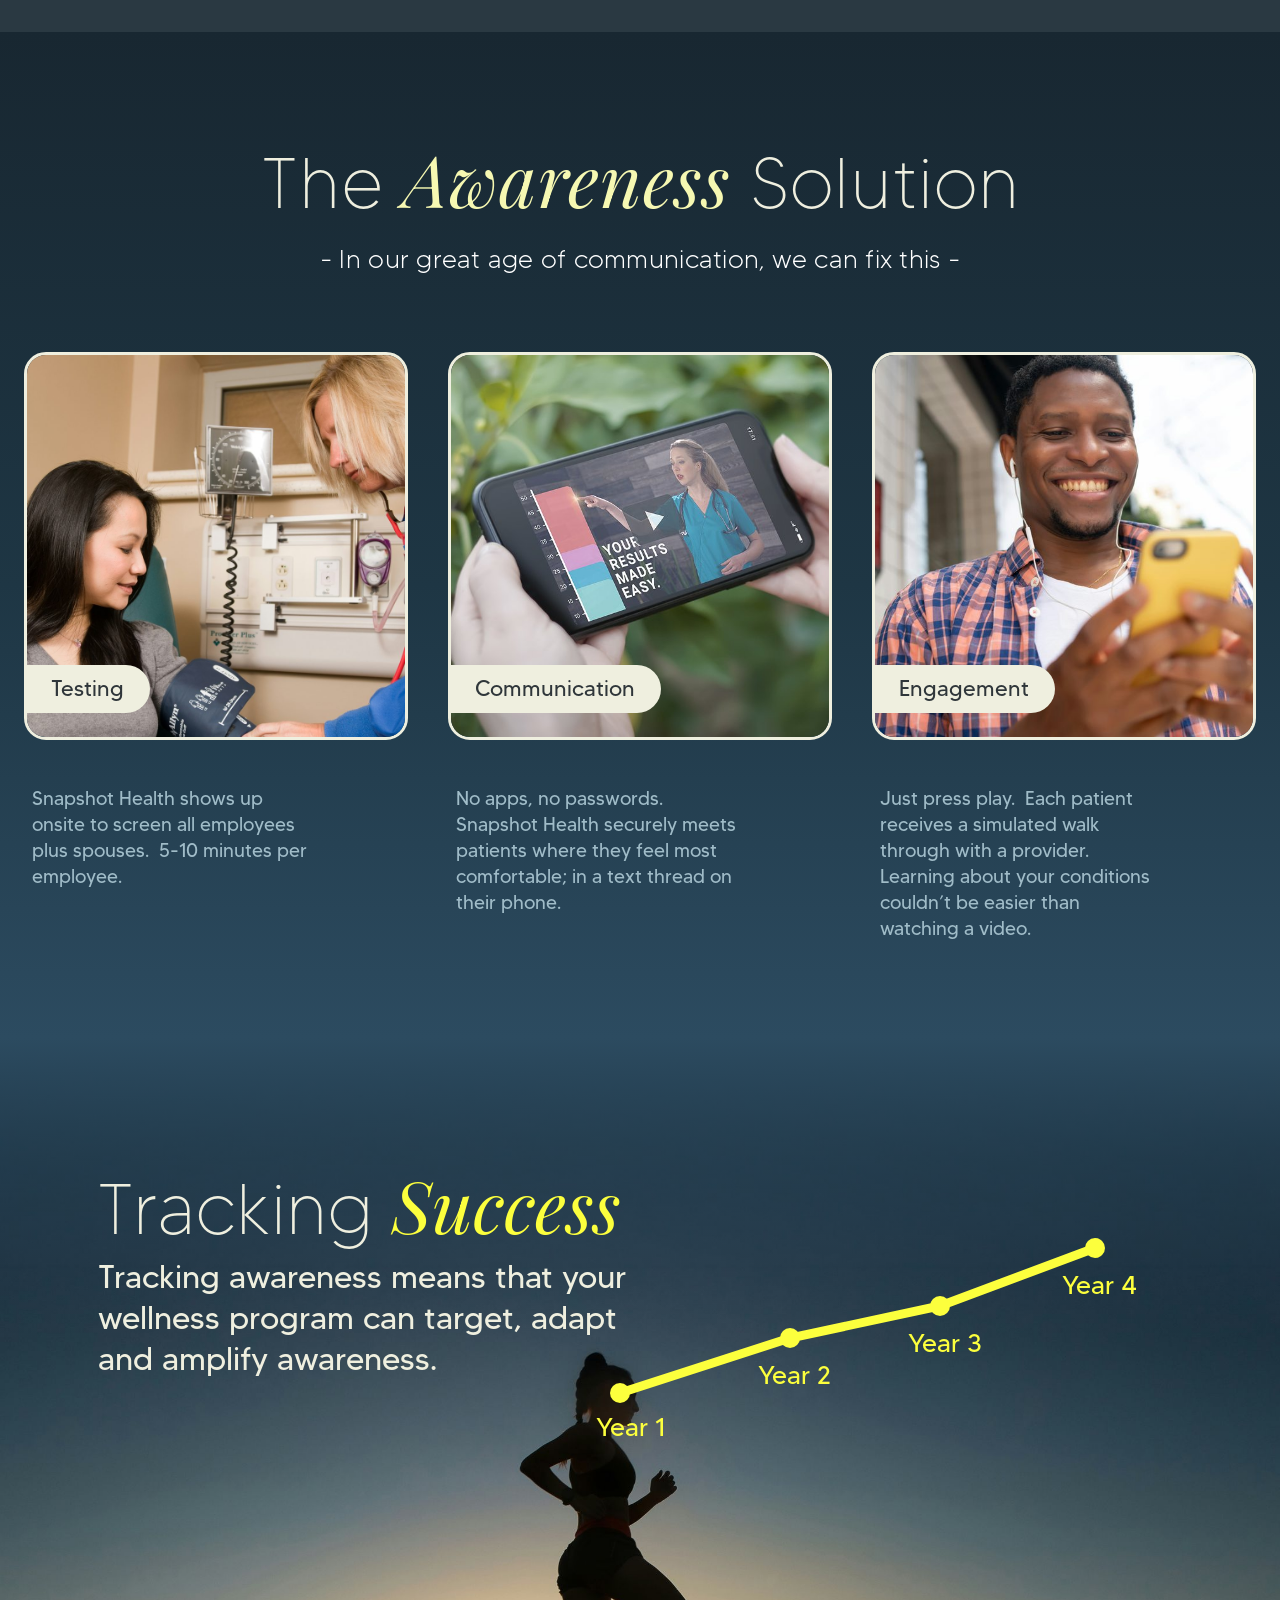
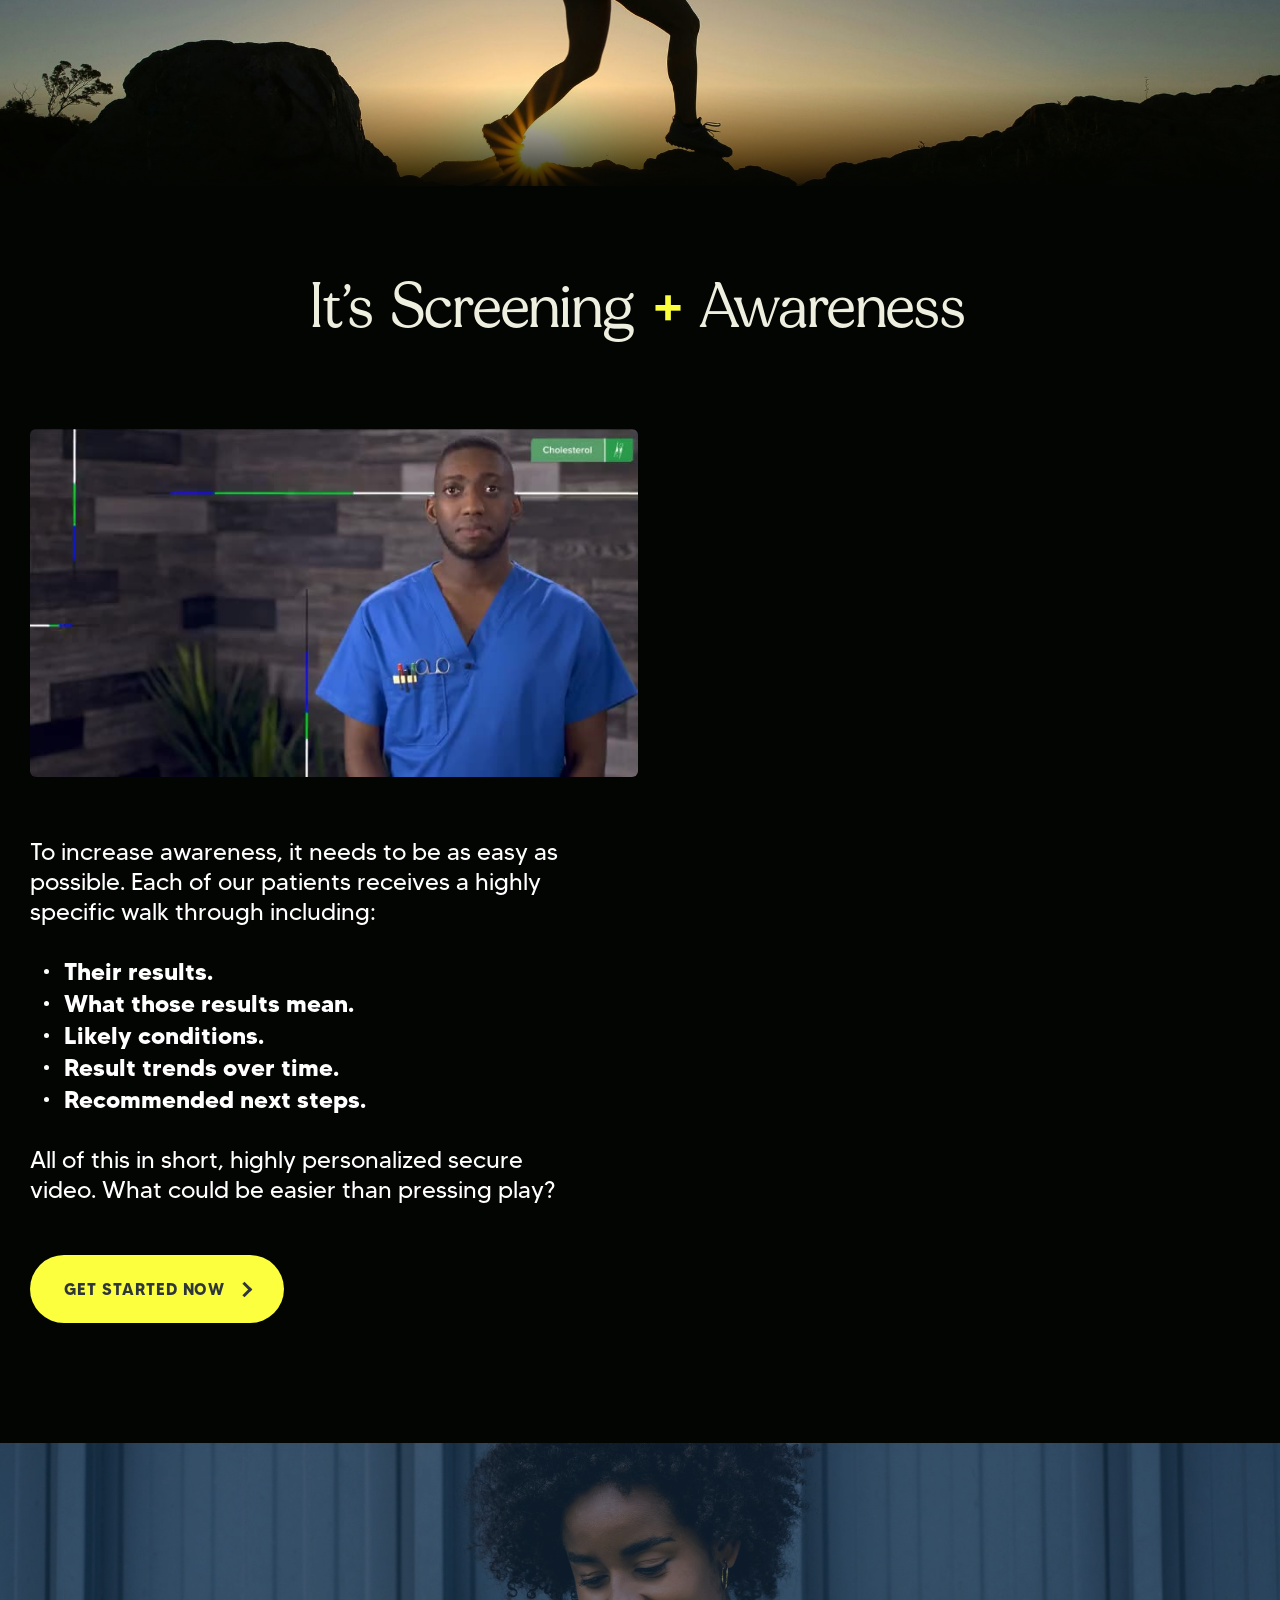
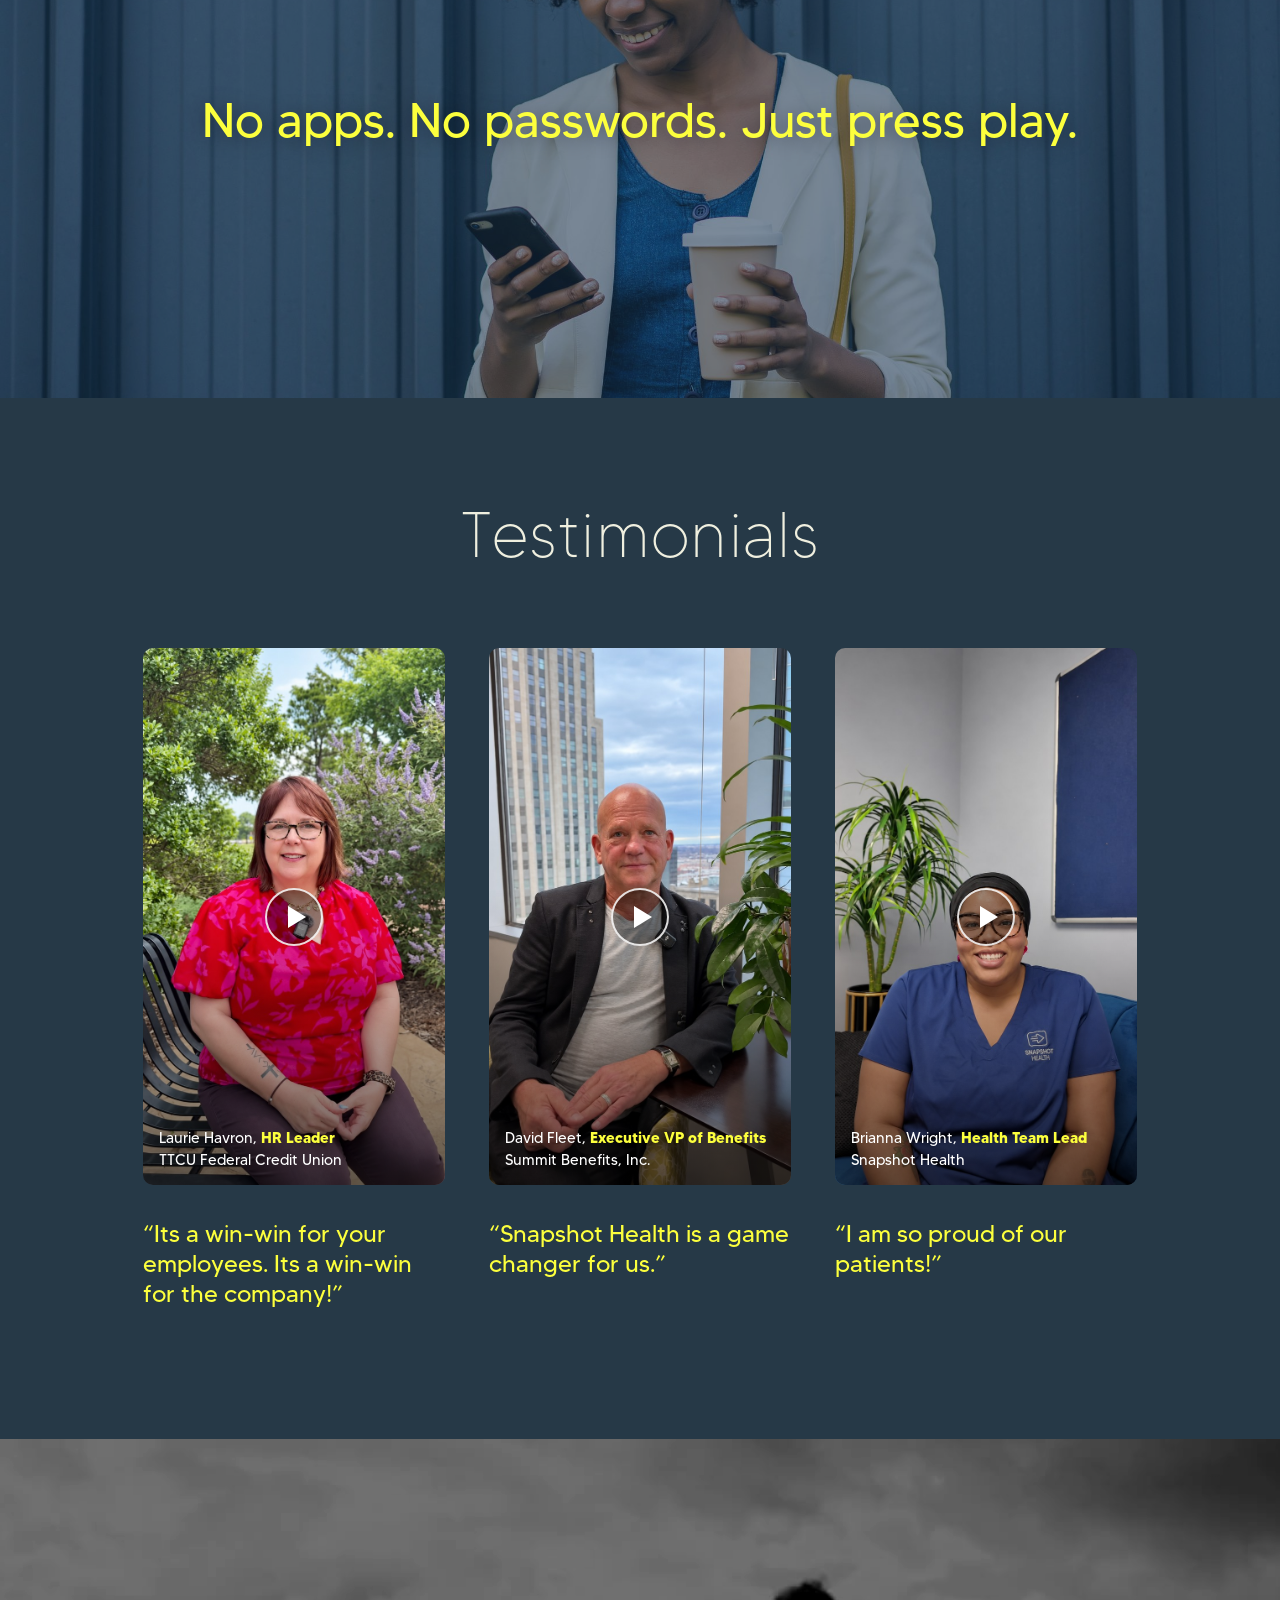
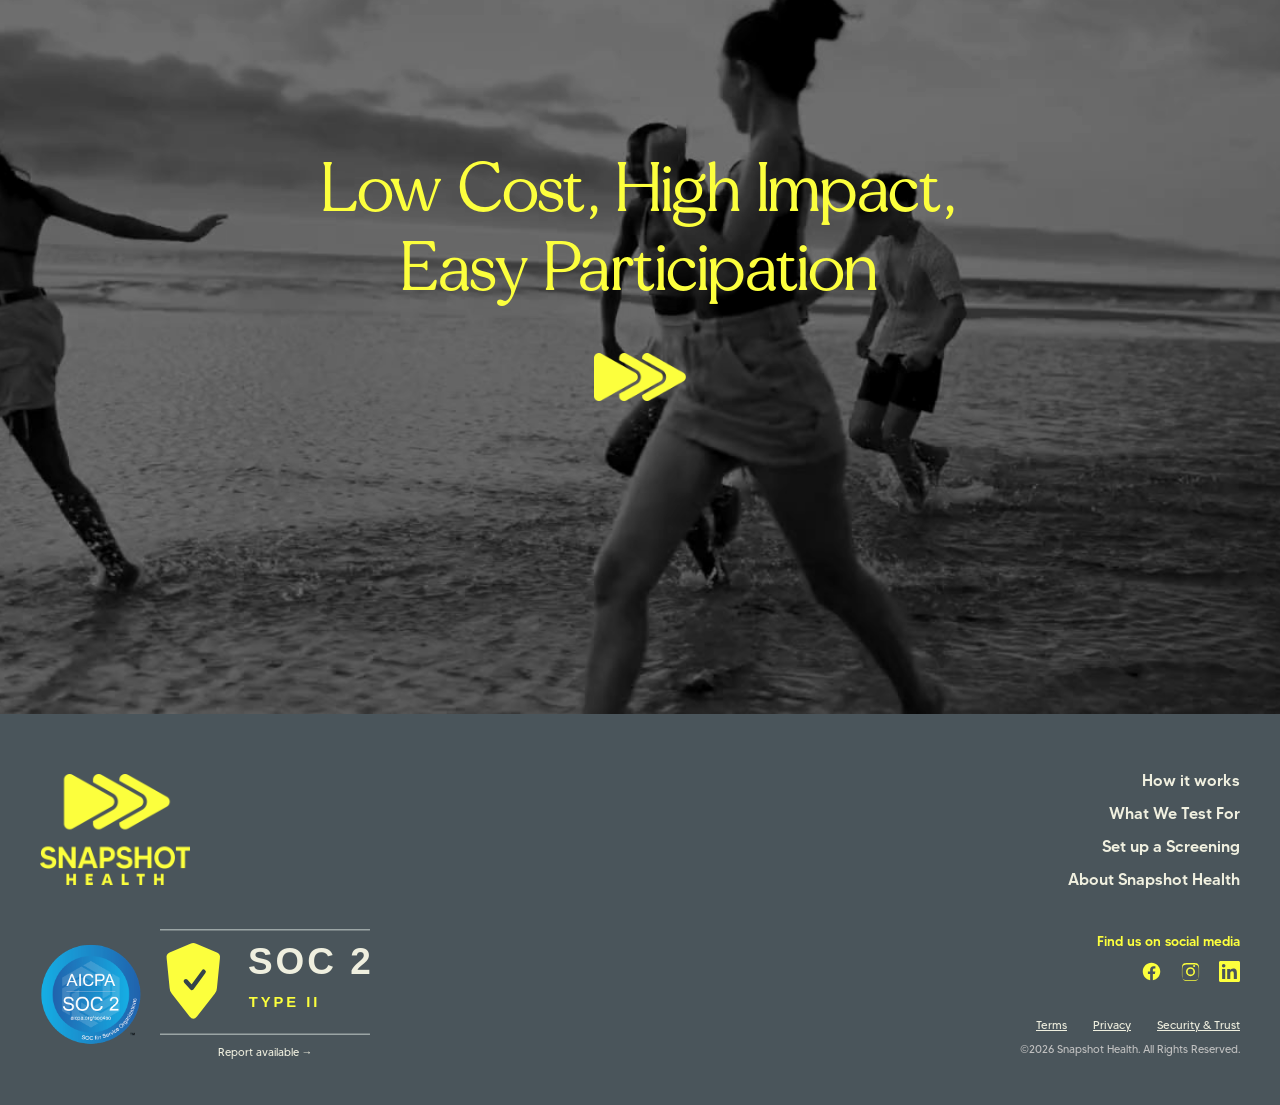
==== commit 1e4e0ca6: "soc 2 logo-vid-posters" ====
--- a/index.html
+++ b/index.html
@@ -7,7 +7,7 @@
 <meta name="description" content="Snapshot Health is a low cost solution for the highest cost problem plaguing your work family.">
 <link rel="icon" type="image/png" href="assets/img/favicon.png">
 <link rel="icon" type="image/svg+xml" href="assets/img/favicon.svg">
-<link rel="stylesheet" href="assets/css/style.css?v=security-3">
+<link rel="stylesheet" href="assets/css/style.css?v=aicpa-2">
 <script type="text/javascript">
 _linkedin_partner_id = "10024644";
 window._linkedin_data_partner_ids = window._linkedin_data_partner_ids || [];
@@ -23,6 +23,23 @@
 b.src = "https://snap.licdn.com/li.lms-analytics/insight.min.js";
 s.parentNode.insertBefore(b, s);})(window.lintrk);
 </script>
+<!-- Meta Pixel Code -->
+<script>
+!function(f,b,e,v,n,t,s)
+{if(f.fbq)return;n=f.fbq=function(){n.callMethod?
+n.callMethod.apply(n,arguments):n.queue.push(arguments)};
+if(!f._fbq)f._fbq=n;n.push=n;n.loaded=!0;n.version='2.0';
+n.queue=[];t=b.createElement(e);t.async=!0;
+t.src=v;s=b.getElementsByTagName(e)[0];
+s.parentNode.insertBefore(t,s)}(window, document,'script',
+'https://connect.facebook.net/en_US/fbevents.js');
+fbq('init', '2299081237576882');
+fbq('track', 'PageView');
+</script>
+<noscript><img height="1" width="1" style="display:none"
+src="https://www.facebook.com/tr?id=2299081237576882&ev=PageView&noscript=1"
+/></noscript>
+<!-- End Meta Pixel Code -->
 </head>
 <body>
 <noscript>
@@ -296,7 +313,7 @@
 
     <div class="t-card">
       <div class="frame">
-        <video muted loop playsinline preload="none" poster="assets/img/poster-testimonial-laurie.jpg" data-vid="testimonial-laurie" data-hover></video>
+        <video muted loop playsinline preload="none" poster="assets/img/poster-testimonial-laurie-portrait.jpg" data-vid="testimonial-laurie" data-hover></video>
         <div class="shade"></div>
         <div class="playhint" aria-hidden="true"><span class="tri"></span></div>
         <div class="who">
@@ -309,7 +326,7 @@
 
     <div class="t-card">
       <div class="frame">
-        <video muted loop playsinline preload="none" poster="assets/img/poster-testimonial-david.jpg" data-vid="testimonial-david" data-hover></video>
+        <video muted loop playsinline preload="none" poster="assets/img/poster-testimonial-david-portrait.jpg" data-vid="testimonial-david" data-hover></video>
         <div class="shade"></div>
         <div class="playhint" aria-hidden="true"><span class="tri"></span></div>
         <div class="who">
@@ -322,7 +339,7 @@
 
     <div class="t-card">
       <div class="frame">
-        <video muted loop playsinline preload="none" poster="assets/img/poster-testimonial-bri.jpg" data-vid="testimonial-bri" data-hover></video>
+        <video muted loop playsinline preload="none" poster="assets/img/poster-testimonial-bri-portrait.jpg" data-vid="testimonial-bri" data-hover></video>
         <div class="shade"></div>
         <div class="playhint" aria-hidden="true"><span class="tri"></span></div>
         <div class="who">
@@ -356,10 +373,15 @@
       <a href="about.html#contact">Set up a Screening</a>
       <a href="about.html">About Snapshot Health</a>
     </div>
-    <a class="soc2-badge" href="security.html" aria-label="SOC 2 Type II report available">
+    <div class="footer-assurance">
+    <a class="aicpa-soc-badge" href="https://www.aicpa-cima.com/resources/landing/system-and-organization-controls-soc-suite-of-services" target="_blank" rel="noopener" aria-label="About AICPA SOC 2 for Service Organizations">
+        <img src="assets/img/aicpa-soc2-logo.png" width="500" height="500" alt="AICPA SOC 2 for Service Organizations">
+      </a>
+      <a class="soc2-badge" href="security.html" aria-label="SOC 2 Type II report available">
       <img class="soc2-badge-art" src="assets/img/soc2-type-ii.svg?v=rounded-1" width="210" height="106" alt="SOC 2 Type II">
       <span class="soc2-badge-note">Report available <span aria-hidden="true">→</span></span>
     </a>
+    </div>
     <div class="right">
       <div class="fs">Find us on social media</div>
       <div class="socials">
--- a/assets/css/style.css
+++ b/assets/css/style.css
@@ -950,3 +950,132 @@
 @media (min-width: 761px) and (max-width: 1020px) {
   .site-footer .grid { grid-template-columns: 1fr auto; gap: 42px; }
 }
+
+/* ============================================================
+   LEAD MAGNET LANDING PAGE (guide.html)
+   ============================================================ */
+.lead { position: relative; min-height: 100vh; overflow: hidden; display: flex; align-items: center; }
+.lead img.bg { position: absolute; inset: 0; width: 100%; height: 100%; object-fit: cover; }
+.lead .tint { position: absolute; inset: 0; background: linear-gradient(100deg, rgba(3,5,2,.82) 0%, rgba(8,20,34,.68) 50%, rgba(0,18,105,.30) 100%); }
+.lead-inner {
+  position: relative; z-index: 2;
+  width: min(1300px, calc(100% - 80px)); margin: 0 auto;
+  padding: 190px 0 110px;
+  display: grid; grid-template-columns: 1fr 520px; gap: 74px; align-items: center;
+}
+
+.lead-copy .eyebrow {
+  font-family: var(--sans); font-weight: 800; font-size: 12.5px;
+  letter-spacing: .22em; text-transform: uppercase; color: var(--yellow);
+}
+.lead-copy h1 {
+  margin-top: 20px;
+  font-family: var(--serif); font-weight: 300;
+  font-size: 62px; line-height: 68px; letter-spacing: .02em; color: var(--cream);
+  text-shadow: 0 2px 28px rgba(0,10,25,.45);
+}
+.lead-copy h1 em { font-family: var(--accent-italic); font-style: italic; font-weight: 400; color: var(--yellow); }
+.lead-copy .dek {
+  margin-top: 26px; max-width: 590px;
+  font-family: var(--sans); font-weight: 300; font-size: 19px; line-height: 31px; color: #fff;
+}
+.lead-points { margin-top: 34px; max-width: 590px; display: grid; gap: 16px; }
+.lead-points li {
+  position: relative; padding-left: 32px;
+  font-family: var(--sans); font-weight: 300; font-size: 16.5px; line-height: 26px; color: var(--cream);
+}
+.lead-points li b { font-weight: 700; color: #fff; }
+.lead-points li::before {
+  content: ""; position: absolute; left: 2px; top: 8px;
+  width: 9px; height: 9px;
+  border-top: 2.5px solid var(--yellow); border-right: 2.5px solid var(--yellow);
+  transform: rotate(45deg);
+}
+.lead-meta {
+  margin-top: 38px; padding-top: 22px; border-top: 1px solid rgba(239,239,223,.18);
+  font-family: var(--sans); font-weight: 700; font-size: 11.5px;
+  letter-spacing: .16em; text-transform: uppercase; color: var(--gray-light);
+}
+
+/* Card */
+.form-card.lead-card {
+  margin: 0; width: 100%; min-height: 0;
+  padding: 54px 46px 48px;
+  position: relative;
+}
+.form-card.lead-card .guide-cover {
+  position: absolute; top: -46px; right: -34px;
+  width: 148px; height: auto; border-radius: 3px;
+  box-shadow: 0 22px 54px rgba(0,8,20,.6);
+  transform: rotate(4deg);
+  transition: transform .3s ease;
+}
+.form-card.lead-card:hover .guide-cover { transform: rotate(2deg) translateY(-4px); }
+.form-card.lead-card h3 { font-size: 28px; max-width: 250px; }
+.form-card.lead-card form { margin-top: 30px; max-width: none; }
+.form-card.lead-card .field { margin-top: 26px; }
+.form-card.lead-card .send-row { margin-top: 38px; flex-wrap: wrap; gap: 16px 20px; }
+.form-card.lead-card .send-row .note { font-size: 15px; color: var(--gray-light); }
+
+/* Success state */
+.form-card.lead-card .thanks { margin-top: 0; font-size: inherit; line-height: inherit; }
+.form-card.lead-card .thanks h4 {
+  font-family: var(--serif); font-weight: 300; font-size: 34px; line-height: 44px;
+  color: var(--cream); letter-spacing: .02em;
+}
+.form-card.lead-card .thanks p {
+  margin-top: 16px;
+  font-family: var(--sans); font-weight: 300; font-size: 17px; line-height: 28px; color: var(--cream);
+}
+.form-card.lead-card .thanks .btn { margin-top: 30px; font-size: 14px; padding: 15px 28px; }
+.form-card.lead-card .thanks .thanks-foot {
+  margin-top: 34px; padding-top: 22px; border-top: 1px solid rgba(239,239,223,.18);
+  font-size: 15px; line-height: 24px; color: var(--gray-light);
+}
+.form-card.lead-card .thanks .thanks-foot a { color: var(--yellow); font-weight: 700; }
+.form-card.lead-card.sent h3 { display: none; }
+.form-card.lead-card.sent .guide-cover { top: -40px; }
+
+/* Tablet */
+@media (max-width: 1180px) {
+  .lead-inner { grid-template-columns: 1fr 460px; gap: 48px; }
+  .lead-copy h1 { font-size: 52px; line-height: 58px; }
+}
+@media (max-width: 1020px) {
+  .lead { align-items: flex-start; }
+  .lead-inner {
+    grid-template-columns: 1fr; gap: 52px;
+    padding: 150px 0 90px;
+    width: min(660px, calc(100% - 44px));
+  }
+  .lead-copy h1 { font-size: 48px; line-height: 55px; }
+  .lead-copy .dek, .lead-points { max-width: none; }
+  .form-card.lead-card .guide-cover { width: 124px; top: -40px; right: -12px; }
+}
+
+/* Phone */
+@media (max-width: 760px) {
+  .lead-inner { padding: 130px 0 76px; gap: 58px; }
+  .lead-copy .eyebrow { font-size: 11px; letter-spacing: .18em; }
+  .lead-copy h1 { margin-top: 16px; font-size: 34px; line-height: 42px; }
+  .lead-copy .dek { margin-top: 20px; font-size: 16.5px; line-height: 27px; }
+  .lead-points { margin-top: 28px; gap: 14px; }
+  .lead-points li { font-size: 15.5px; line-height: 24px; padding-left: 28px; }
+  .lead-meta { margin-top: 30px; font-size: 10.5px; letter-spacing: .13em; }
+  .form-card.lead-card { padding: 46px 24px 40px; }
+  .form-card.lead-card h3 { font-size: 24px; max-width: 200px; }
+  .form-card.lead-card .guide-cover { width: 96px; top: -32px; right: -6px; }
+  .form-card.lead-card .send-row { flex-direction: column; align-items: flex-start; gap: 16px; margin-top: 32px; }
+  .form-card.lead-card .thanks h4 { font-size: 27px; line-height: 36px; }
+  .form-card.lead-card .thanks p { font-size: 16px; }
+}
+
+/* AICPA artwork beside the existing Snapshot SOC 2 shield. */
+.footer-assurance { display: flex; align-items: center; flex-wrap: wrap; gap: 20px; }
+.footer-assurance .soc2-badge { flex: 0 0 210px; }
+.aicpa-soc-badge { display: block; flex: 0 0 100px; }
+.aicpa-soc-badge img { display: block; width: 164px; max-width: none; height: auto; margin: -32px; }
+.aicpa-soc-badge:focus-visible { outline: 2px solid var(--yellow); outline-offset: 6px; }
+@media (min-width: 761px) and (max-width: 1280px) {
+  .site-footer .grid { grid-template-columns: 1fr auto; gap: 42px; }
+}
